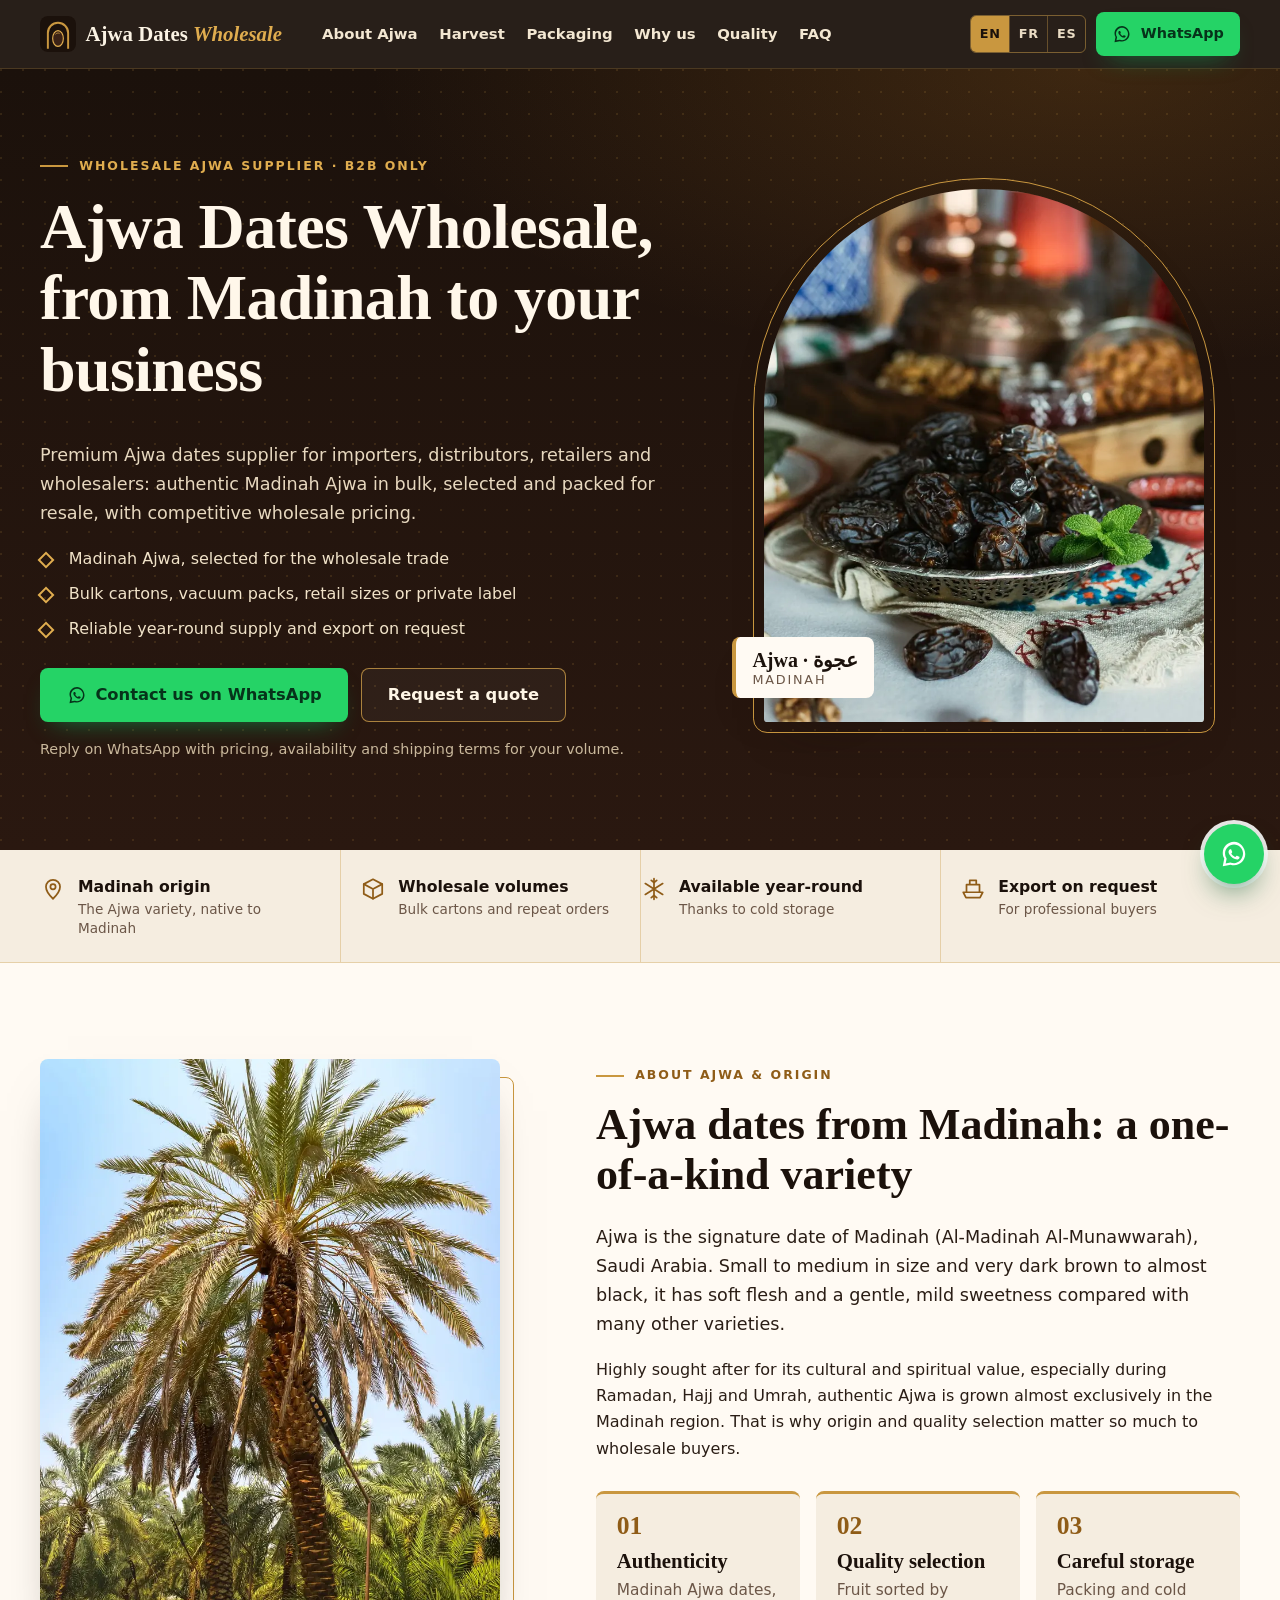
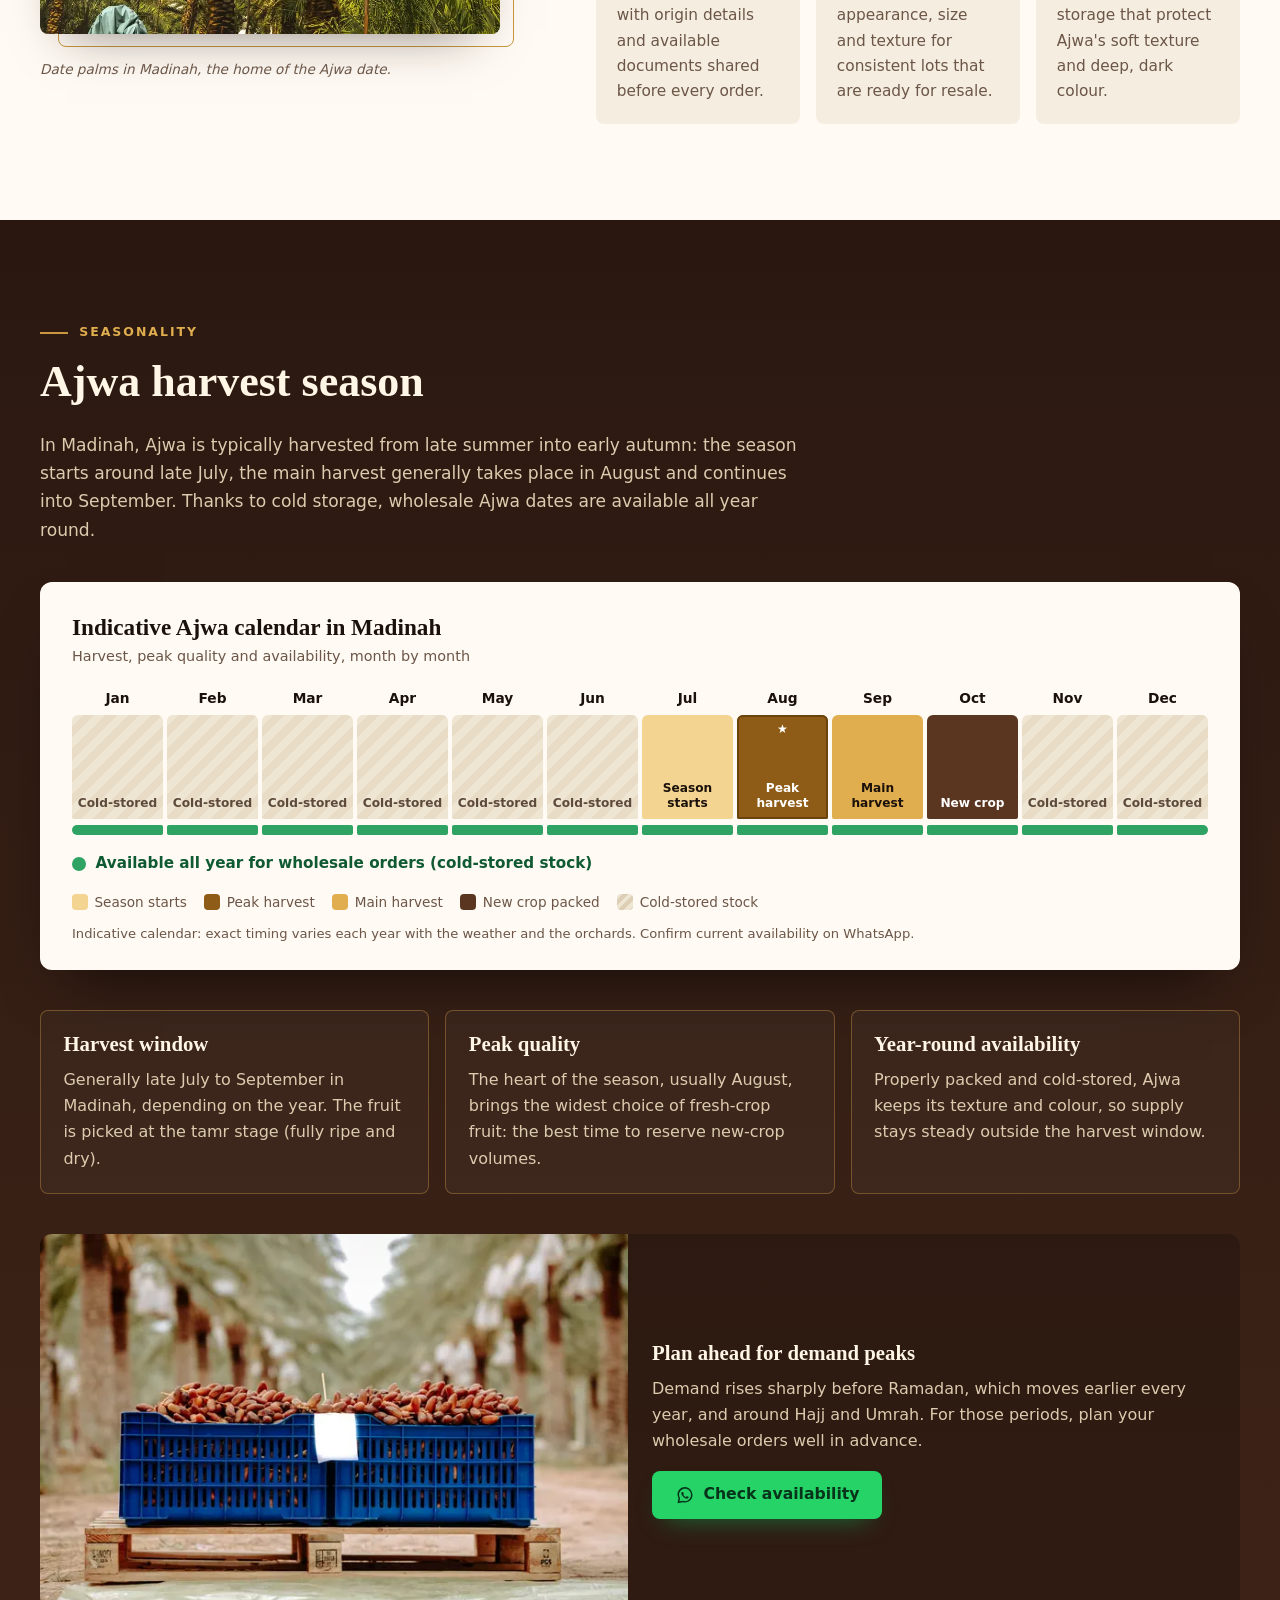
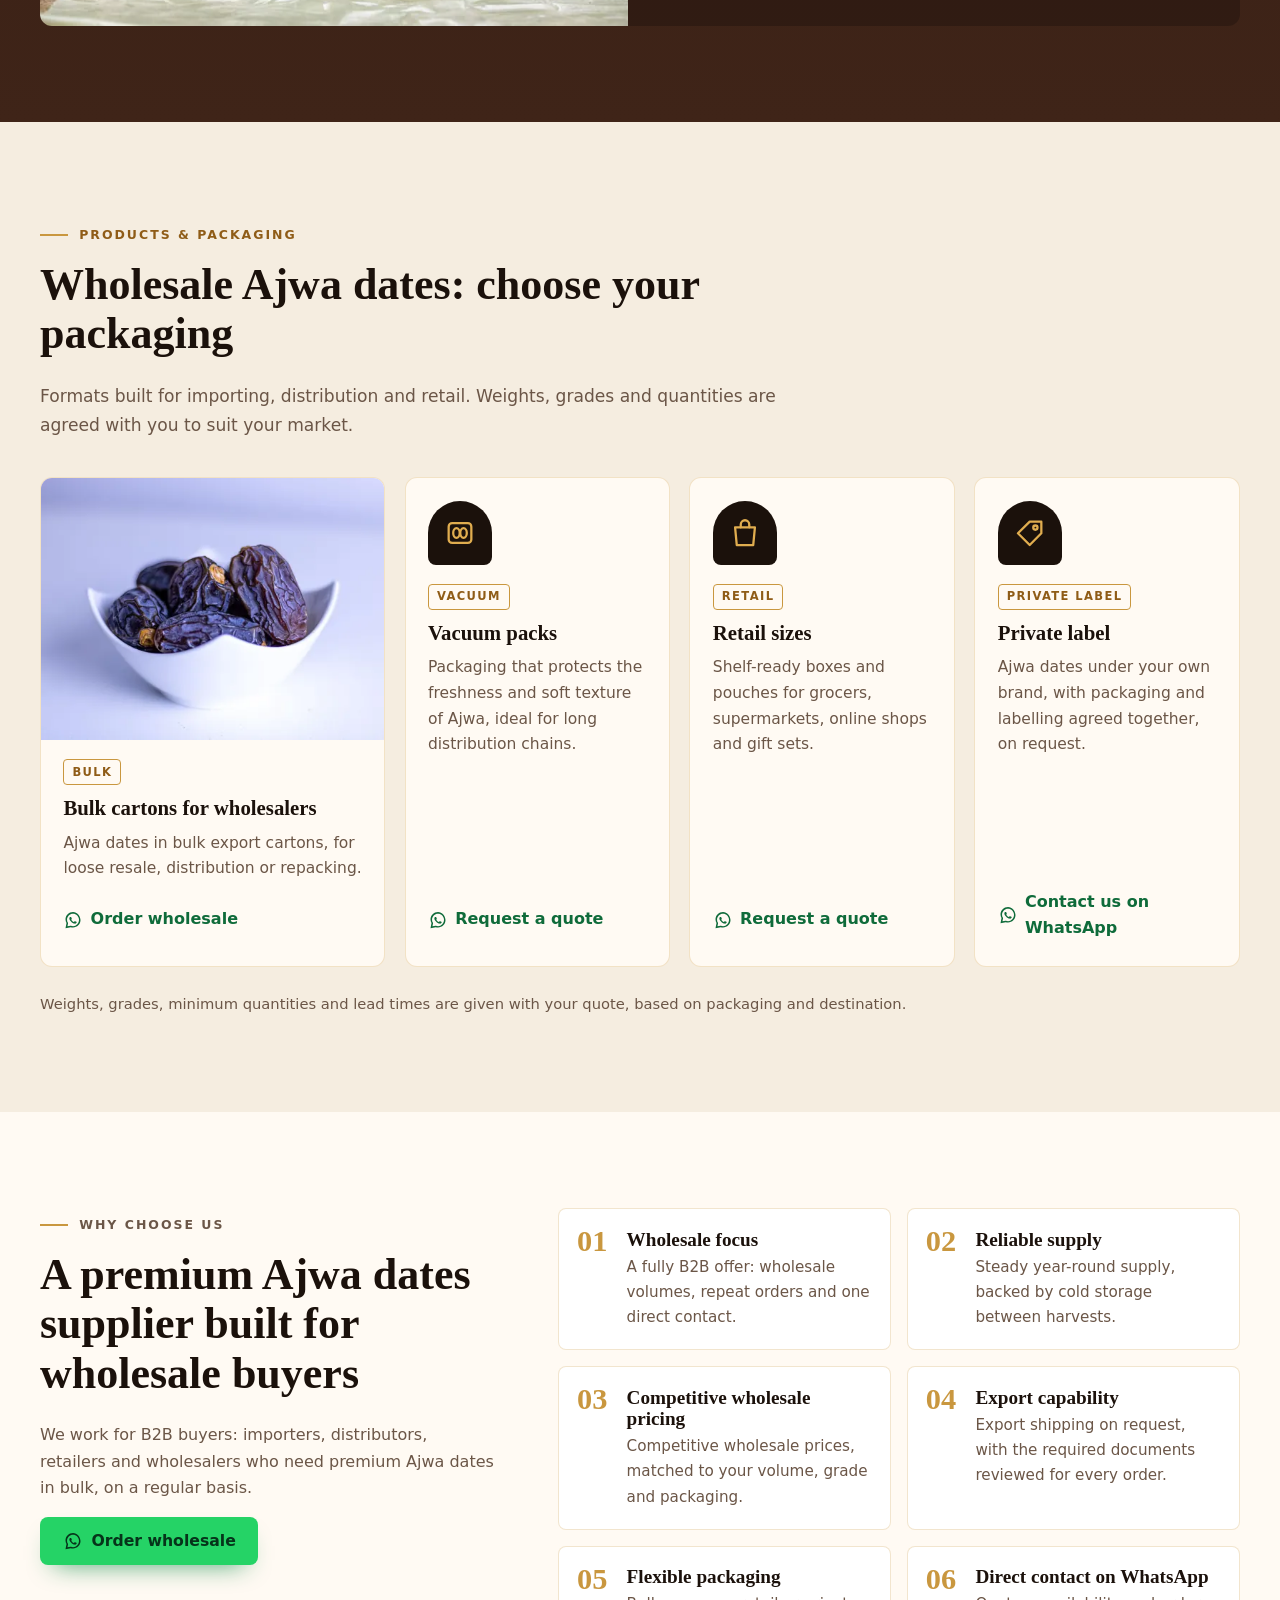
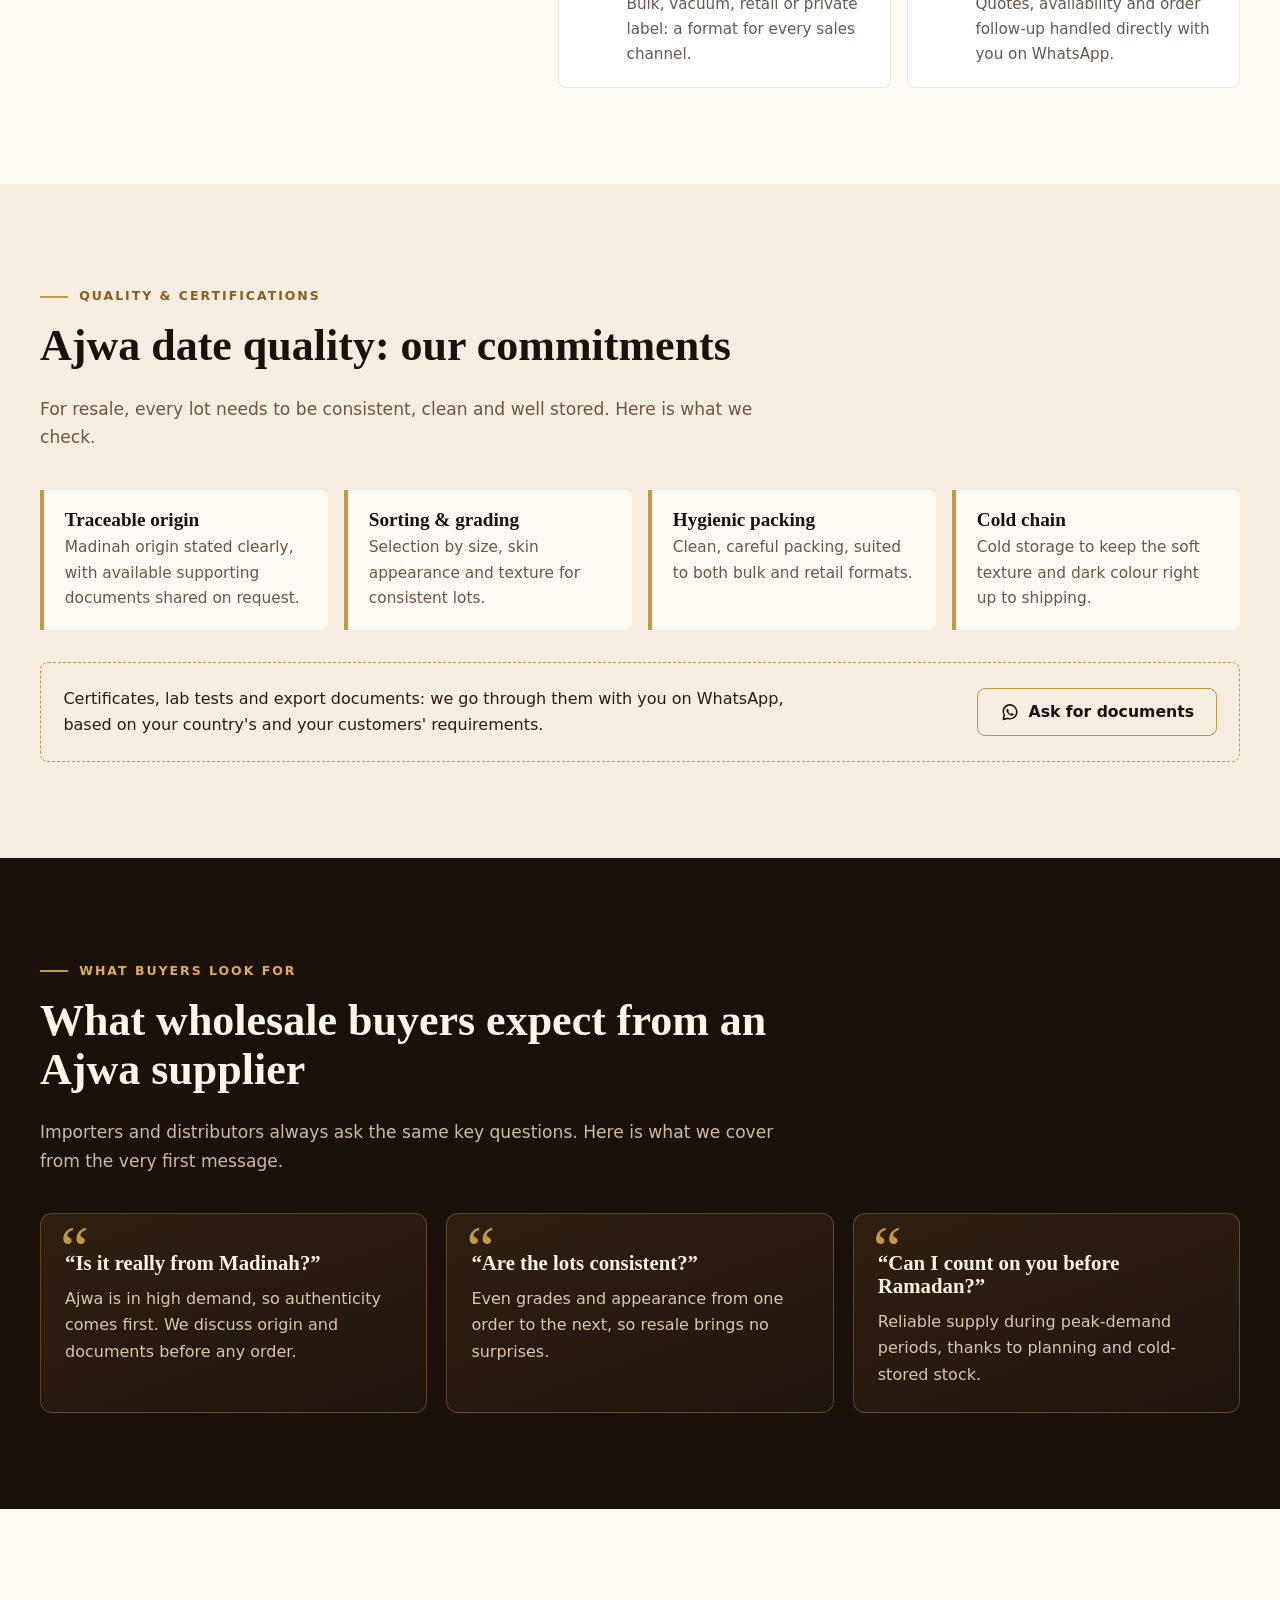
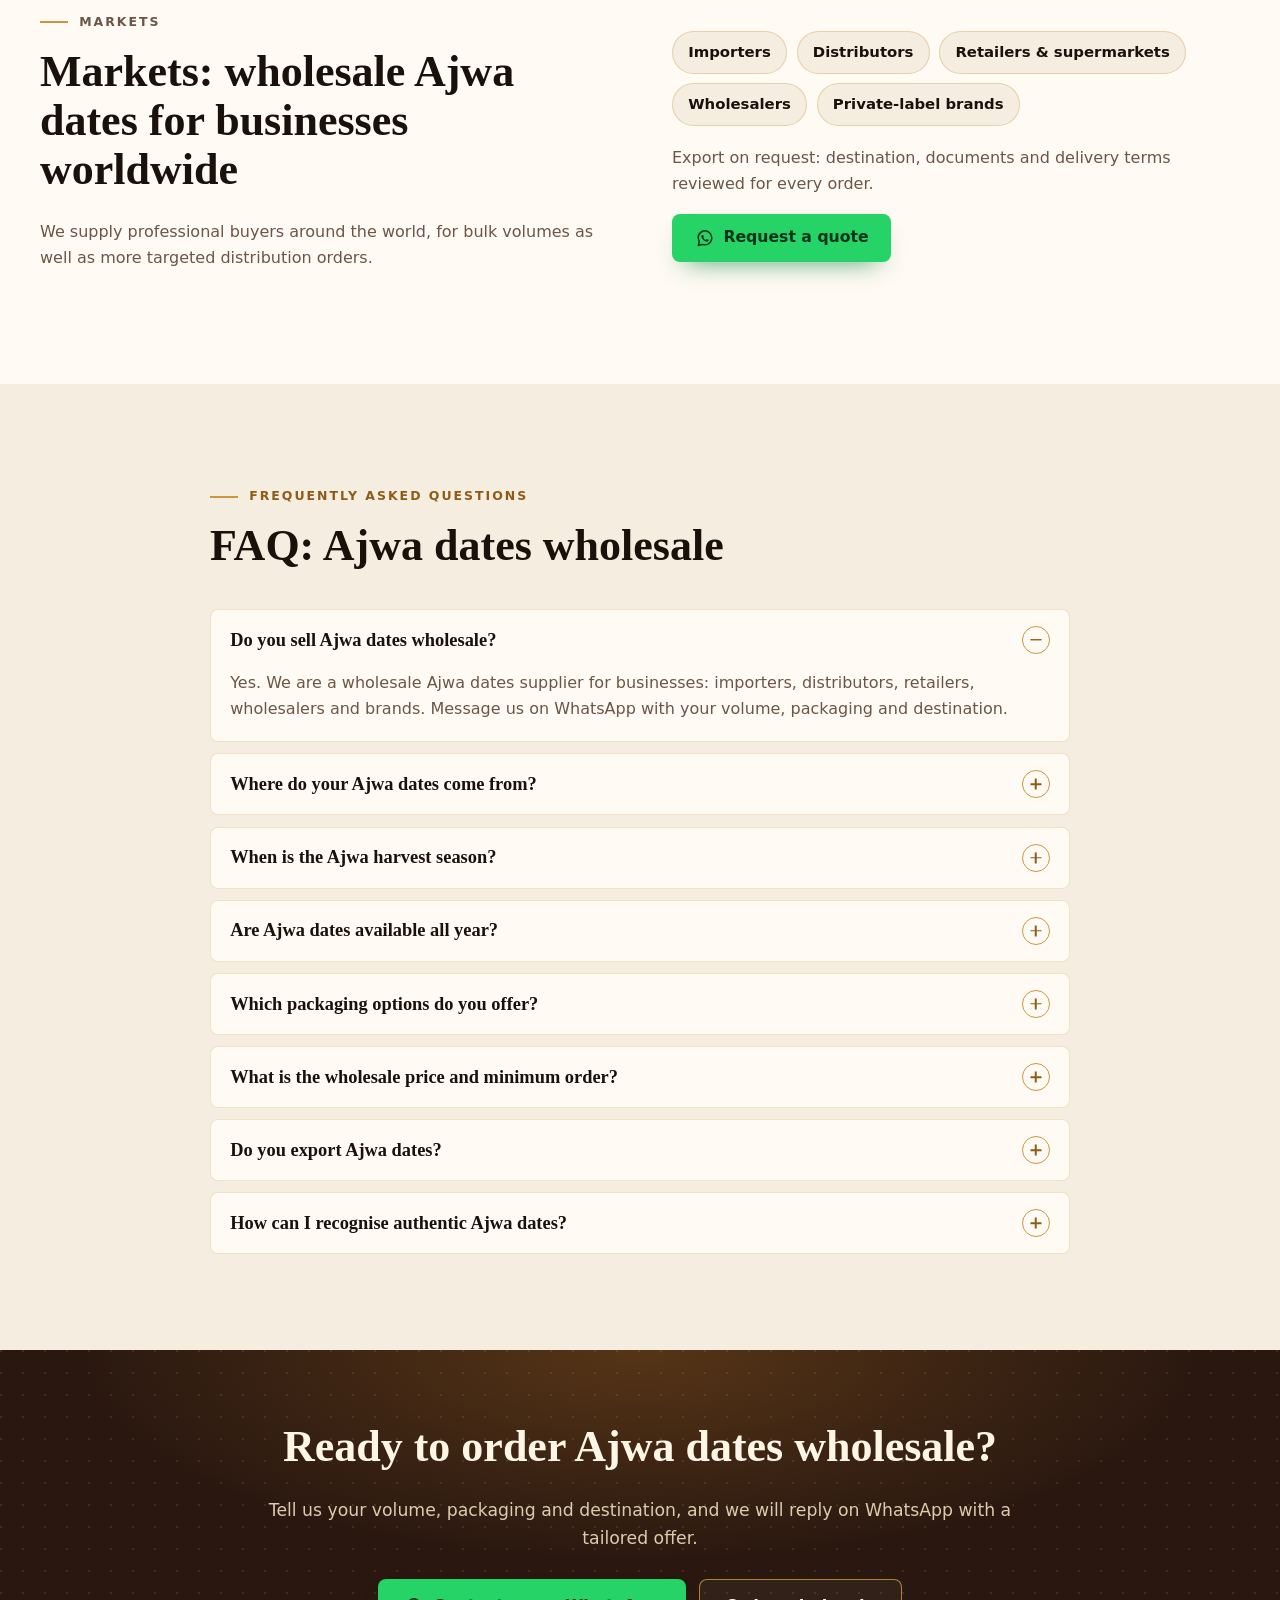
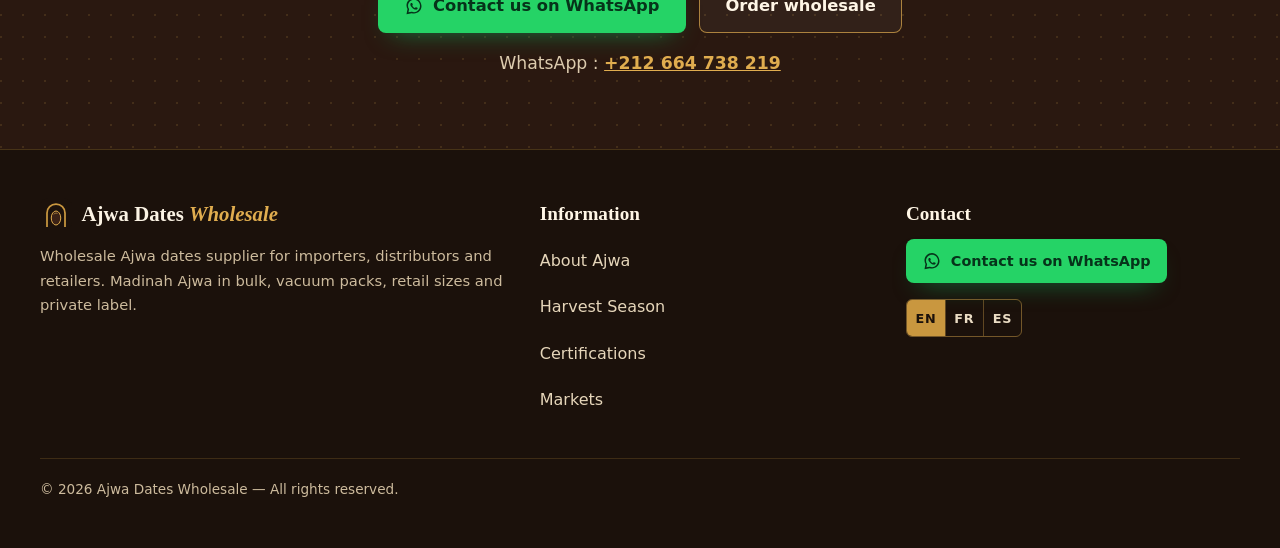
==== index.html @ 57406e29 "Mobile/iOS layout fixes (iPhone 13 Pro) + new WhatsApp number +212 664 738 219" ====
<!DOCTYPE html>
<html lang="en">
<head>
  <!-- ============================================================
       GOOGLE TAG MANAGER (HEAD) — emplacement réservé, vide.
       Collez ici le 1er extrait GTM (<script>…GTM-XXXXXXX…</script>).
       Aucun outil de suivi n'est installé pour l'instant.
       ============================================================ -->

  <meta charset="utf-8">
  <meta name="viewport" content="width=device-width, initial-scale=1, viewport-fit=cover">
  <title>Ajwa Dates Wholesale | Bulk Madinah Ajwa Supplier</title>
  <meta name="description" content="Ajwa dates wholesale: premium Madinah Ajwa in bulk cartons, vacuum packs, retail sizes and private label for importers and distributors. Get a quote on WhatsApp.">
  <meta name="robots" content="index, follow, max-image-preview:large">
  <meta name="theme-color" content="#1b110b">
  <!-- Domain is set in tools/build.py (SITE). EN = /, FR = /fr/, ES = /es/ -->
  <link rel="canonical" href="https://ajwadateswholesale.vercel.app/">
  <link rel="alternate" hreflang="en" href="https://ajwadateswholesale.vercel.app/">
  <link rel="alternate" hreflang="fr" href="https://ajwadateswholesale.vercel.app/fr/">
  <link rel="alternate" hreflang="es" href="https://ajwadateswholesale.vercel.app/es/">
  <link rel="alternate" hreflang="x-default" href="https://ajwadateswholesale.vercel.app/">

  <meta property="og:type" content="website">
  <meta property="og:site_name" content="Ajwa Dates Wholesale">
  <meta property="og:url" content="https://ajwadateswholesale.vercel.app/">
  <meta property="og:title" content="Ajwa Dates Wholesale — premium Madinah Ajwa supplier for B2B buyers">
  <meta property="og:description" content="Wholesale Ajwa dates from Madinah: bulk, vacuum packs, retail sizes, private label. Competitive wholesale pricing and export. Quote on WhatsApp.">
  <meta property="og:locale" content="en_US">
  <meta property="og:locale:alternate" content="fr_FR">
  <meta property="og:locale:alternate" content="es_ES">
  <meta property="og:image" content="https://ajwadateswholesale.vercel.app/images/og-image.jpg">
  <meta property="og:image:width" content="1200">
  <meta property="og:image:height" content="630">
  <meta property="og:image:alt" content="Ajwa Dates Wholesale — dark Ajwa dates in a dish">
  <meta name="twitter:card" content="summary_large_image">
  <meta name="twitter:title" content="Ajwa Dates Wholesale — premium Madinah Ajwa supplier for B2B buyers">
  <meta name="twitter:description" content="Wholesale Ajwa dates from Madinah: bulk, vacuum packs, retail sizes, private label. Competitive wholesale pricing and export. Quote on WhatsApp.">
  <meta name="twitter:image" content="https://ajwadateswholesale.vercel.app/images/og-image.jpg">
  <meta name="twitter:image:alt" content="Ajwa Dates Wholesale — dark Ajwa dates in a dish">

  <link rel="icon" href="favicon.svg" type="image/svg+xml">
  <link rel="apple-touch-icon" href="images/apple-touch-icon.png">
  <link rel="preload" as="image" href="images/dattes-ajwa-en-gros-800.webp" imagesrcset="images/dattes-ajwa-en-gros-480.webp 480w, images/dattes-ajwa-en-gros-800.webp 800w" imagesizes="(min-width: 960px) 40vw, 88vw" fetchpriority="high">
  <link rel="stylesheet" href="css/style.css">

  <script type="application/ld+json">
{
  "@context": "https://schema.org",
  "@graph": [
    {
      "@type": "Organization",
      "@id": "https://ajwadateswholesale.vercel.app/#organization",
      "name": "Ajwa Dates Wholesale",
      "url": "https://ajwadateswholesale.vercel.app/",
      "contactPoint": {
        "@type": "ContactPoint",
        "contactType": "sales",
        "telephone": "+212664738219",
        "url": "https://wa.me/212664738219",
        "availableLanguage": [
          "French",
          "English",
          "Spanish"
        ]
      }
    },
    {
      "@type": "WebSite",
      "@id": "https://ajwadateswholesale.vercel.app/#website",
      "name": "Ajwa Dates Wholesale",
      "alternateName": [
        "Dattes Ajwa en Gros",
        "Dátiles Ajwa al por Mayor"
      ],
      "url": "https://ajwadateswholesale.vercel.app/",
      "inLanguage": [
        "en",
        "fr",
        "es"
      ],
      "publisher": {
        "@id": "https://ajwadateswholesale.vercel.app/#organization"
      }
    }
  ]
}
  </script>
  <script type="application/ld+json">
{
  "@context": "https://schema.org",
  "@type": "FAQPage",
  "@id": "https://ajwadateswholesale.vercel.app/#faq",
  "inLanguage": "en",
  "mainEntity": [
    {
      "@type": "Question",
      "name": "Do you sell Ajwa dates wholesale?",
      "acceptedAnswer": {
        "@type": "Answer",
        "text": "Yes. We are a wholesale Ajwa dates supplier for businesses: importers, distributors, retailers, wholesalers and brands. Message us on WhatsApp with your volume, packaging and destination."
      }
    },
    {
      "@type": "Question",
      "name": "Where do your Ajwa dates come from?",
      "acceptedAnswer": {
        "@type": "Answer",
        "text": "Ajwa is a variety from Madinah, Saudi Arabia, where it is grown almost exclusively. We discuss origin and available documents with you before every order."
      }
    },
    {
      "@type": "Question",
      "name": "When is the Ajwa harvest season?",
      "acceptedAnswer": {
        "@type": "Answer",
        "text": "In Madinah, Ajwa is typically harvested from late July to September, with the peak generally in August. Exact timing varies from year to year with the weather."
      }
    },
    {
      "@type": "Question",
      "name": "Are Ajwa dates available all year?",
      "acceptedAnswer": {
        "@type": "Answer",
        "text": "Yes. Thanks to proper packing and cold storage, wholesale Ajwa dates are available all year round, outside the harvest window too."
      }
    },
    {
      "@type": "Question",
      "name": "Which packaging options do you offer?",
      "acceptedAnswer": {
        "@type": "Answer",
        "text": "Bulk cartons, vacuum packs, retail sizes (boxes, pouches) and private label. Weights and grades are agreed with you to suit your market."
      }
    },
    {
      "@type": "Question",
      "name": "What is the wholesale price and minimum order?",
      "acceptedAnswer": {
        "@type": "Answer",
        "text": "Prices and minimum quantities depend on grade, packaging, volume and destination. Send us your request on WhatsApp to receive a quote."
      }
    },
    {
      "@type": "Question",
      "name": "Do you export Ajwa dates?",
      "acceptedAnswer": {
        "@type": "Answer",
        "text": "Yes, export is available on request. Documents, certificates and delivery terms are reviewed for each order according to the destination country."
      }
    },
    {
      "@type": "Question",
      "name": "How can I recognise authentic Ajwa dates?",
      "acceptedAnswer": {
        "@type": "Answer",
        "text": "Ajwa is a small to medium date, very dark brown to black, with soft flesh and finely wrinkled skin. For wholesale buying, looks are not enough: always ask for the lot's origin and documents."
      }
    }
  ]
}
  </script>
</head>
<body>
  <!-- ============================================================
       GOOGLE TAG MANAGER (BODY / noscript) — emplacement réservé, vide.
       Collez ici le 2e extrait GTM (<noscript><iframe …></iframe></noscript>).
       Chaque lien WhatsApp porte data-cta="whatsapp" + data-cta-location="…"
       (déclencheur GTM : clic sur a[data-cta="whatsapp"]).
       ============================================================ -->

  <svg width="0" height="0" style="position:absolute" aria-hidden="true" focusable="false"><symbol id="i-wa" viewBox="0 0 32 32"><path fill="currentColor" d="M16.04 3C9.4 3 4 8.33 4 14.9c0 2.1.56 4.15 1.62 5.95L4 29l8.4-1.6a12.2 12.2 0 0 0 3.64.55C22.66 27.95 28 22.62 28 16.05 28 9.48 22.66 3 16.04 3zm0 22.8c-1.13 0-2.24-.18-3.3-.53l-.6-.2-4.98.95.97-4.83-.22-.6a9.6 9.6 0 0 1-1.44-5.1c0-5.3 4.3-9.6 9.57-9.6s9.57 4.3 9.57 9.6-4.3 10.31-9.57 10.31zm5.27-7.07c-.29-.14-1.7-.83-1.96-.92-.27-.1-.46-.14-.65.14-.2.29-.75.92-.92 1.1-.17.2-.34.22-.63.08-.29-.15-1.22-.45-2.32-1.43-.86-.76-1.44-1.7-1.6-1.99-.17-.29-.02-.44.12-.58.13-.13.29-.34.43-.5.15-.18.2-.3.29-.49.1-.19.05-.36-.02-.5-.07-.15-.65-1.56-.89-2.13-.23-.56-.47-.48-.65-.49h-.55c-.19 0-.5.07-.77.36-.26.29-1 .98-1 2.4 0 1.4 1.03 2.77 1.17 2.96.15.19 2.03 3.1 4.92 4.34.69.3 1.22.47 1.64.6.69.22 1.32.19 1.81.12.55-.08 1.7-.69 1.94-1.36.24-.67.24-1.25.17-1.37-.07-.12-.26-.19-.55-.33z"/></symbol></svg>
  <a class="skip" href="#main">Skip to content</a>

  <header class="header" id="top">
    <div class="container header__inner">
      <a class="brand" href="#top" aria-label="Ajwa Dates Wholesale — back to top">
        <img src="favicon.svg" alt="" width="36" height="36">
        <span class="brand__txt">Ajwa Dates <em>Wholesale</em></span>
      </a>
      <nav class="nav" id="nav" aria-label="Main navigation">
        <a href="#about-ajwa">About Ajwa</a>
        <a href="#harvest">Harvest</a>
        <a href="#products">Packaging</a>
        <a href="#why">Why us</a>
        <a href="#certifications">Quality</a>
        <a href="#faq">FAQ</a>
      </nav>
      <div class="header__actions">
        <nav class="lang" aria-label="Choose language">
          <a href="./" hreflang="en" lang="en" aria-current="page">EN</a>
          <a href="fr/" hreflang="fr" lang="fr">FR</a>
          <a href="es/" hreflang="es" lang="es">ES</a>
        </nav>
        <a class="btn btn--wa btn--sm header__wa" href="https://wa.me/212664738219?text=Hello%2C%20I%20would%20like%20a%20quote%20for%20wholesale%20Ajwa%20dates." target="_blank" rel="noopener" data-cta="whatsapp" data-cta-location="header"><svg class="i-wa" viewBox="0 0 32 32" width="20" height="20" aria-hidden="true" focusable="false"><use href="#i-wa"/></svg><span>WhatsApp</span></a>
        <button class="burger" type="button" aria-controls="nav" aria-expanded="false" aria-label="Open menu"><span></span><span></span><span></span></button>
      </div>
    </div>
  </header>

  <main id="main">
    <!-- HERO -->
    <section class="hero" aria-labelledby="hero-title">
      <div class="container hero__grid">
        <div class="hero__text">
          <p class="eyebrow eyebrow--light">Wholesale Ajwa supplier · B2B only</p>
          <h1 id="hero-title">Ajwa Dates Wholesale, from Madinah to your business</h1>
          <p class="hero__lead">Premium Ajwa dates supplier for importers, distributors, retailers and wholesalers: authentic Madinah Ajwa in bulk, selected and packed for resale, with competitive wholesale pricing.</p>
          <ul class="hero__points">
            <li>Madinah Ajwa, selected for the wholesale trade</li>
            <li>Bulk cartons, vacuum packs, retail sizes or private label</li>
            <li>Reliable year-round supply and export on request</li>
          </ul>
          <div class="cta-row">
            <a class="btn btn--wa btn--lg" href="https://wa.me/212664738219?text=Hello%2C%20I%20would%20like%20a%20quote%20for%20wholesale%20Ajwa%20dates." target="_blank" rel="noopener" data-cta="whatsapp" data-cta-location="hero"><svg class="i-wa" viewBox="0 0 32 32" width="20" height="20" aria-hidden="true" focusable="false"><use href="#i-wa"/></svg><span>Contact us on WhatsApp</span></a>
            <a class="btn btn--ghost-light btn--lg" href="https://wa.me/212664738219?text=Hello%2C%20I%20would%20like%20a%20quote%20for%20wholesale%20Ajwa%20dates." target="_blank" rel="noopener" data-cta="whatsapp" data-cta-location="hero-quote"><span>Request a quote</span></a>
          </div>
          <p class="hero__note">Reply on WhatsApp with pricing, availability and shipping terms for your volume.</p>
        </div>
        <div class="hero__media">
          <figure class="arch">
            <picture>
              <img src="images/dattes-ajwa-en-gros-800.webp" srcset="images/dattes-ajwa-en-gros-480.webp 480w, images/dattes-ajwa-en-gros-800.webp 800w" sizes="(min-width: 960px) 40vw, 88vw" width="800" height="968" alt="Soft, dark Ajwa dates served in an engraved dish on a festive table" fetchpriority="high">
            </picture>
          </figure>
          <p class="hero__badge"><strong>Ajwa · عجوة</strong><span>Madinah</span></p>
        </div>
      </div>
    </section>

    <!-- TRUST BAR -->
    <section class="trust" aria-label="Our commitments">
      <ul class="container trust__list">
        <li><svg viewBox="0 0 24 24" width="26" height="26" aria-hidden="true" focusable="false"><g fill="none" stroke="currentColor" stroke-width="1.6" stroke-linecap="round" stroke-linejoin="round"><path d="M12 21s-6.5-6.1-6.5-11a6.5 6.5 0 0 1 13 0c0 4.9-6.5 11-6.5 11z"/><circle cx="12" cy="10" r="2.4"/></g></svg><div><strong>Madinah origin</strong><span>The Ajwa variety, native to Madinah</span></div></li>
        <li><svg viewBox="0 0 24 24" width="26" height="26" aria-hidden="true" focusable="false"><g fill="none" stroke="currentColor" stroke-width="1.6" stroke-linecap="round" stroke-linejoin="round"><path d="M3.5 7.5 12 3l8.5 4.5v9L12 21l-8.5-4.5z"/><path d="M3.5 7.5 12 12l8.5-4.5M12 12v9"/></g></svg><div><strong>Wholesale volumes</strong><span>Bulk cartons and repeat orders</span></div></li>
        <li><svg viewBox="0 0 24 24" width="26" height="26" aria-hidden="true" focusable="false"><g fill="none" stroke="currentColor" stroke-width="1.6" stroke-linecap="round" stroke-linejoin="round"><path d="M12 2.5v19M4 7l16 10M20 7 4 17"/><path d="m9.5 4 2.5 2 2.5-2M9.5 20l2.5-2 2.5 2"/></g></svg><div><strong>Available year-round</strong><span>Thanks to cold storage</span></div></li>
        <li><svg viewBox="0 0 24 24" width="26" height="26" aria-hidden="true" focusable="false"><g fill="none" stroke="currentColor" stroke-width="1.6" stroke-linecap="round" stroke-linejoin="round"><path d="M3 15h18l-2.5 5h-13z"/><path d="M6 15V8h12v7M9 8V4h6v4"/></g></svg><div><strong>Export on request</strong><span>For professional buyers</span></div></li>
      </ul>
    </section>

    <!-- ABOUT AJWA & ORIGIN -->
    <section class="section about" id="about-ajwa" aria-labelledby="about-title">
      <div class="container about__grid">
        <figure class="about__media">
          <img src="images/palmiers-madinah-800.webp" srcset="images/palmiers-madinah-480.webp 480w, images/palmiers-madinah-800.webp 800w" sizes="(min-width: 960px) 38vw, 92vw" width="800" height="1000" alt="Tall date palms under the sky of Madinah, Saudi Arabia" loading="lazy" decoding="async">
          <figcaption>Date palms in Madinah, the home of the Ajwa date.</figcaption>
        </figure>
        <div class="about__text">
          <p class="eyebrow">About Ajwa &amp; origin</p>
          <h2 id="about-title">Ajwa dates from Madinah: a one-of-a-kind variety</h2>
          <p class="lead">Ajwa is the signature date of Madinah (Al-Madinah Al-Munawwarah), Saudi Arabia. Small to medium in size and very dark brown to almost black, it has soft flesh and a gentle, mild sweetness compared with many other varieties.</p>
          <p>Highly sought after for its cultural and spiritual value, especially during Ramadan, Hajj and Umrah, authentic Ajwa is grown almost exclusively in the Madinah region. That is why origin and quality selection matter so much to wholesale buyers.</p>
          <div class="pillars">
            <div class="pillar"><span class="pillar__n">01</span><h3>Authenticity</h3><p>Madinah Ajwa dates, with origin details and available documents shared before every order.</p></div>
            <div class="pillar"><span class="pillar__n">02</span><h3>Quality selection</h3><p>Fruit sorted by appearance, size and texture for consistent lots that are ready for resale.</p></div>
            <div class="pillar"><span class="pillar__n">03</span><h3>Careful storage</h3><p>Packing and cold storage that protect Ajwa&#x27;s soft texture and deep, dark colour.</p></div>
          </div>
        </div>
      </div>
    </section>

    <!-- HARVEST SEASON -->
    <section class="section harvest" id="harvest" aria-labelledby="harvest-title">
      <div class="container">
        <div class="section__head">
          <p class="eyebrow eyebrow--light">Seasonality</p>
          <h2 id="harvest-title">Ajwa harvest season</h2>
          <p class="section__lead">In Madinah, Ajwa is typically harvested from late summer into early autumn: the season starts around late July, the main harvest generally takes place in August and continues into September. Thanks to cold storage, wholesale Ajwa dates are available all year round.</p>
        </div>

        <figure class="hchart" aria-labelledby="hchart-cap">
          <figcaption id="hchart-cap" class="hchart__cap">
            <h3>Indicative Ajwa calendar in Madinah</h3>
            <span>Harvest, peak quality and availability, month by month</span>
          </figcaption>
          <ol class="hchart__months">
            <li class="hm hm--stock"><span class="hm__name"><span aria-hidden="true">Jan</span><span class="sr">January</span></span><span class="hm__bar"><span class="hm__st">Cold-stored</span></span><span class="hm__avail" aria-hidden="true"></span></li>
            <li class="hm hm--stock"><span class="hm__name"><span aria-hidden="true">Feb</span><span class="sr">February</span></span><span class="hm__bar"><span class="hm__st">Cold-stored</span></span><span class="hm__avail" aria-hidden="true"></span></li>
            <li class="hm hm--stock"><span class="hm__name"><span aria-hidden="true">Mar</span><span class="sr">March</span></span><span class="hm__bar"><span class="hm__st">Cold-stored</span></span><span class="hm__avail" aria-hidden="true"></span></li>
            <li class="hm hm--stock"><span class="hm__name"><span aria-hidden="true">Apr</span><span class="sr">April</span></span><span class="hm__bar"><span class="hm__st">Cold-stored</span></span><span class="hm__avail" aria-hidden="true"></span></li>
            <li class="hm hm--stock"><span class="hm__name"><span aria-hidden="true">May</span><span class="sr">May</span></span><span class="hm__bar"><span class="hm__st">Cold-stored</span></span><span class="hm__avail" aria-hidden="true"></span></li>
            <li class="hm hm--stock"><span class="hm__name"><span aria-hidden="true">Jun</span><span class="sr">June</span></span><span class="hm__bar"><span class="hm__st">Cold-stored</span></span><span class="hm__avail" aria-hidden="true"></span></li>
            <li class="hm hm--early"><span class="hm__name"><span aria-hidden="true">Jul</span><span class="sr">July</span></span><span class="hm__bar"><span class="hm__st">Season starts</span></span><span class="hm__avail" aria-hidden="true"></span></li>
            <li class="hm hm--peak"><span class="hm__name"><span aria-hidden="true">Aug</span><span class="sr">August</span></span><span class="hm__bar"><span class="hm__st">Peak harvest</span></span><span class="hm__avail" aria-hidden="true"></span></li>
            <li class="hm hm--main"><span class="hm__name"><span aria-hidden="true">Sep</span><span class="sr">September</span></span><span class="hm__bar"><span class="hm__st">Main harvest</span></span><span class="hm__avail" aria-hidden="true"></span></li>
            <li class="hm hm--new"><span class="hm__name"><span aria-hidden="true">Oct</span><span class="sr">October</span></span><span class="hm__bar"><span class="hm__st">New crop</span></span><span class="hm__avail" aria-hidden="true"></span></li>
            <li class="hm hm--stock"><span class="hm__name"><span aria-hidden="true">Nov</span><span class="sr">November</span></span><span class="hm__bar"><span class="hm__st">Cold-stored</span></span><span class="hm__avail" aria-hidden="true"></span></li>
            <li class="hm hm--stock"><span class="hm__name"><span aria-hidden="true">Dec</span><span class="sr">December</span></span><span class="hm__bar"><span class="hm__st">Cold-stored</span></span><span class="hm__avail" aria-hidden="true"></span></li>
          </ol>
          <p class="hchart__avail"><span class="dot dot--avail" aria-hidden="true"></span>Available all year for wholesale orders (cold-stored stock)</p>
          <ul class="hchart__legend" aria-label="Calendar legend">
            <li><span class="sw sw--early" aria-hidden="true"></span>Season starts</li>
            <li><span class="sw sw--peak" aria-hidden="true"></span>Peak harvest</li>
            <li><span class="sw sw--main" aria-hidden="true"></span>Main harvest</li>
            <li><span class="sw sw--new" aria-hidden="true"></span>New crop packed</li>
            <li><span class="sw sw--stock" aria-hidden="true"></span>Cold-stored stock</li>
          </ul>
          <p class="hchart__note">Indicative calendar: exact timing varies each year with the weather and the orchards. Confirm current availability on WhatsApp.</p>
        </figure>

        <div class="harvest__cards">
          <article class="hcard"><h3>Harvest window</h3><p>Generally late July to September in Madinah, depending on the year. The fruit is picked at the tamr stage (fully ripe and dry).</p></article>
          <article class="hcard"><h3>Peak quality</h3><p>The heart of the season, usually August, brings the widest choice of fresh-crop fruit: the best time to reserve new-crop volumes.</p></article>
          <article class="hcard"><h3>Year-round availability</h3><p>Properly packed and cold-stored, Ajwa keeps its texture and colour, so supply stays steady outside the harvest window.</p></article>
        </div>

        <div class="harvest__band">
          <img src="images/recolte-dattes-ajwa-1200.webp" srcset="images/recolte-dattes-ajwa-640.webp 640w, images/recolte-dattes-ajwa-1200.webp 1200w" sizes="(min-width: 960px) 50vw, 92vw" width="1200" height="800" alt="Crates of freshly harvested dates on a pallet in a palm grove" loading="lazy" decoding="async">
          <div>
            <h3>Plan ahead for demand peaks</h3>
            <p>Demand rises sharply before Ramadan, which moves earlier every year, and around Hajj and Umrah. For those periods, plan your wholesale orders well in advance.</p>
            <a class="btn btn--wa" href="https://wa.me/212664738219?text=Hello%2C%20I%20would%20like%20a%20quote%20for%20wholesale%20Ajwa%20dates." target="_blank" rel="noopener" data-cta="whatsapp" data-cta-location="harvest"><svg class="i-wa" viewBox="0 0 32 32" width="20" height="20" aria-hidden="true" focusable="false"><use href="#i-wa"/></svg><span>Check availability</span></a>
          </div>
        </div>
      </div>
    </section>

    <!-- PRODUCTS & PACKAGING -->
    <section class="section products" id="products" aria-labelledby="products-title">
      <div class="container">
        <div class="section__head">
          <p class="eyebrow">Products &amp; packaging</p>
          <h2 id="products-title">Wholesale Ajwa dates: choose your packaging</h2>
          <p class="section__lead">Formats built for importing, distribution and retail. Weights, grades and quantities are agreed with you to suit your market.</p>
        </div>
        <div class="products__grid">
          <article class="pcard pcard--feature">
            <img src="images/dattes-ajwa-premium-800.webp" srcset="images/dattes-ajwa-premium-480.webp 480w, images/dattes-ajwa-premium-800.webp 800w" sizes="(min-width: 960px) 30vw, 92vw" width="800" height="610" alt="Dark, plump dates in a white bowl, an example of a retail format" loading="lazy" decoding="async">
            <div class="pcard__body">
              <span class="tag">Bulk</span>
              <h3>Bulk cartons for wholesalers</h3>
              <p>Ajwa dates in bulk export cartons, for loose resale, distribution or repacking.</p>
              <a class="link-wa" href="https://wa.me/212664738219?text=Hello%2C%20I%20would%20like%20a%20quote%20for%20wholesale%20Ajwa%20dates." target="_blank" rel="noopener" data-cta="whatsapp" data-cta-location="product-bulk"><svg class="i-wa" viewBox="0 0 32 32" width="20" height="20" aria-hidden="true" focusable="false"><use href="#i-wa"/></svg><span>Order wholesale</span></a>
            </div>
          </article>
          <article class="pcard">
            <div class="pcard__icon"><svg viewBox="0 0 24 24" width="34" height="34" aria-hidden="true" focusable="false"><g fill="none" stroke="currentColor" stroke-width="1.6" stroke-linecap="round" stroke-linejoin="round"><rect x="4" y="5" width="16" height="14" rx="2.5"/><ellipse cx="9.5" cy="12" rx="2.3" ry="3.4"/><ellipse cx="14.5" cy="12" rx="2.3" ry="3.4"/></g></svg></div>
            <div class="pcard__body">
              <span class="tag">Vacuum</span>
              <h3>Vacuum packs</h3>
              <p>Packaging that protects the freshness and soft texture of Ajwa, ideal for long distribution chains.</p>
              <a class="link-wa" href="https://wa.me/212664738219?text=Hello%2C%20I%20would%20like%20a%20quote%20for%20wholesale%20Ajwa%20dates." target="_blank" rel="noopener" data-cta="whatsapp" data-cta-location="product-vacuum"><svg class="i-wa" viewBox="0 0 32 32" width="20" height="20" aria-hidden="true" focusable="false"><use href="#i-wa"/></svg><span>Request a quote</span></a>
            </div>
          </article>
          <article class="pcard">
            <div class="pcard__icon"><svg viewBox="0 0 24 24" width="34" height="34" aria-hidden="true" focusable="false"><g fill="none" stroke="currentColor" stroke-width="1.6" stroke-linecap="round" stroke-linejoin="round"><path d="M5 8h14l-1.2 12.5H6.2z"/><path d="M9 8V6a3 3 0 0 1 6 0v2"/></g></svg></div>
            <div class="pcard__body">
              <span class="tag">Retail</span>
              <h3>Retail sizes</h3>
              <p>Shelf-ready boxes and pouches for grocers, supermarkets, online shops and gift sets.</p>
              <a class="link-wa" href="https://wa.me/212664738219?text=Hello%2C%20I%20would%20like%20a%20quote%20for%20wholesale%20Ajwa%20dates." target="_blank" rel="noopener" data-cta="whatsapp" data-cta-location="product-retail"><svg class="i-wa" viewBox="0 0 32 32" width="20" height="20" aria-hidden="true" focusable="false"><use href="#i-wa"/></svg><span>Request a quote</span></a>
            </div>
          </article>
          <article class="pcard">
            <div class="pcard__icon"><svg viewBox="0 0 24 24" width="34" height="34" aria-hidden="true" focusable="false"><g fill="none" stroke="currentColor" stroke-width="1.6" stroke-linecap="round" stroke-linejoin="round"><path d="M3.5 12.2 11.8 4H20v8.2L11.8 20.5z"/><circle cx="15.8" cy="8.2" r="1.5"/></g></svg></div>
            <div class="pcard__body">
              <span class="tag">Private label</span>
              <h3>Private label</h3>
              <p>Ajwa dates under your own brand, with packaging and labelling agreed together, on request.</p>
              <a class="link-wa" href="https://wa.me/212664738219?text=Hello%2C%20I%20would%20like%20a%20quote%20for%20wholesale%20Ajwa%20dates." target="_blank" rel="noopener" data-cta="whatsapp" data-cta-location="product-private-label"><svg class="i-wa" viewBox="0 0 32 32" width="20" height="20" aria-hidden="true" focusable="false"><use href="#i-wa"/></svg><span>Contact us on WhatsApp</span></a>
            </div>
          </article>
        </div>
        <p class="products__note">Weights, grades, minimum quantities and lead times are given with your quote, based on packaging and destination.</p>
      </div>
    </section>

    <!-- WHY CHOOSE US -->
    <section class="section why" id="why" aria-labelledby="why-title">
      <div class="container why__grid">
        <div class="why__intro">
          <p class="eyebrow">Why choose us</p>
          <h2 id="why-title">A premium Ajwa dates supplier built for wholesale buyers</h2>
          <p>We work for B2B buyers: importers, distributors, retailers and wholesalers who need premium Ajwa dates in bulk, on a regular basis.</p>
          <a class="btn btn--wa" href="https://wa.me/212664738219?text=Hello%2C%20I%20would%20like%20a%20quote%20for%20wholesale%20Ajwa%20dates." target="_blank" rel="noopener" data-cta="whatsapp" data-cta-location="why"><svg class="i-wa" viewBox="0 0 32 32" width="20" height="20" aria-hidden="true" focusable="false"><use href="#i-wa"/></svg><span>Order wholesale</span></a>
        </div>
        <ol class="why__list">
          <li><h3>Wholesale focus</h3><p>A fully B2B offer: wholesale volumes, repeat orders and one direct contact.</p></li>
          <li><h3>Reliable supply</h3><p>Steady year-round supply, backed by cold storage between harvests.</p></li>
          <li><h3>Competitive wholesale pricing</h3><p>Competitive wholesale prices, matched to your volume, grade and packaging.</p></li>
          <li><h3>Export capability</h3><p>Export shipping on request, with the required documents reviewed for every order.</p></li>
          <li><h3>Flexible packaging</h3><p>Bulk, vacuum, retail or private label: a format for every sales channel.</p></li>
          <li><h3>Direct contact on WhatsApp</h3><p>Quotes, availability and order follow-up handled directly with you on WhatsApp.</p></li>
        </ol>
      </div>
    </section>

    <!-- QUALITY & CERTIFICATIONS -->
    <section class="section quality" id="certifications" aria-labelledby="certs-title">
      <div class="container">
        <div class="section__head">
          <p class="eyebrow">Quality &amp; certifications</p>
          <h2 id="certs-title">Ajwa date quality: our commitments</h2>
          <p class="section__lead">For resale, every lot needs to be consistent, clean and well stored. Here is what we check.</p>
        </div>
        <ul class="quality__grid">
          <li><h3>Traceable origin</h3><p>Madinah origin stated clearly, with available supporting documents shared on request.</p></li>
          <li><h3>Sorting &amp; grading</h3><p>Selection by size, skin appearance and texture for consistent lots.</p></li>
          <li><h3>Hygienic packing</h3><p>Clean, careful packing, suited to both bulk and retail formats.</p></li>
          <li><h3>Cold chain</h3><p>Cold storage to keep the soft texture and dark colour right up to shipping.</p></li>
        </ul>
        <!-- TODO (certifications) : n'ajoutez ici QUE des certifications réellement détenues,
             avec leur nom exact et, si possible, le numéro / l'organisme. Exemple de bloc :
        <ul class="certs-list">
          <li><strong>Nom de la certification</strong> — organisme, n° de certificat</li>
        </ul>
        -->
        <div class="docs">
          <p>Certificates, lab tests and export documents: we go through them with you on WhatsApp, based on your country&#x27;s and your customers&#x27; requirements.</p>
          <a class="btn btn--outline" href="https://wa.me/212664738219?text=Hello%2C%20I%20would%20like%20a%20quote%20for%20wholesale%20Ajwa%20dates." target="_blank" rel="noopener" data-cta="whatsapp" data-cta-location="quality"><svg class="i-wa" viewBox="0 0 32 32" width="20" height="20" aria-hidden="true" focusable="false"><use href="#i-wa"/></svg><span>Ask for documents</span></a>
        </div>
      </div>
    </section>

    <!-- WHAT WHOLESALE BUYERS LOOK FOR (no invented testimonials) -->
    <section class="section buyers" id="buyers" aria-labelledby="buyers-title">
      <div class="container">
        <div class="section__head">
          <p class="eyebrow eyebrow--light">What buyers look for</p>
          <h2 id="buyers-title">What wholesale buyers expect from an Ajwa supplier</h2>
          <p class="section__lead">Importers and distributors always ask the same key questions. Here is what we cover from the very first message.</p>
        </div>
        <div class="buyers__grid">
          <article class="bcard"><span class="bcard__q" aria-hidden="true">“</span><h3>“Is it really from Madinah?”</h3><p>Ajwa is in high demand, so authenticity comes first. We discuss origin and documents before any order.</p></article>
          <article class="bcard"><span class="bcard__q" aria-hidden="true">“</span><h3>“Are the lots consistent?”</h3><p>Even grades and appearance from one order to the next, so resale brings no surprises.</p></article>
          <article class="bcard"><span class="bcard__q" aria-hidden="true">“</span><h3>“Can I count on you before Ramadan?”</h3><p>Reliable supply during peak-demand periods, thanks to planning and cold-stored stock.</p></article>
        </div>
        <!-- TODO (témoignages) : remplacer / compléter UNIQUEMENT par de vrais avis clients, avec leur accord.
        <figure class="testimonial">
          <blockquote><p>« Texte exact de l'avis client »</p></blockquote>
          <figcaption><strong>Prénom N.</strong> — fonction, type d'entreprise</figcaption>
        </figure>
        -->
      </div>
    </section>

    <!-- MARKETS -->
    <section class="section markets" id="markets" aria-labelledby="markets-title">
      <div class="container markets__grid">
        <div>
          <p class="eyebrow">Markets</p>
          <h2 id="markets-title">Markets: wholesale Ajwa dates for businesses worldwide</h2>
          <p>We supply professional buyers around the world, for bulk volumes as well as more targeted distribution orders.</p>
        </div>
        <div>
          <ul class="chips">
            <li>Importers</li>
            <li>Distributors</li>
            <li>Retailers &amp; supermarkets</li>
            <li>Wholesalers</li>
            <li>Private-label brands</li>
          </ul>
          <p class="markets__export">Export on request: destination, documents and delivery terms reviewed for every order.</p>
          <a class="btn btn--wa" href="https://wa.me/212664738219?text=Hello%2C%20I%20would%20like%20a%20quote%20for%20wholesale%20Ajwa%20dates." target="_blank" rel="noopener" data-cta="whatsapp" data-cta-location="markets"><svg class="i-wa" viewBox="0 0 32 32" width="20" height="20" aria-hidden="true" focusable="false"><use href="#i-wa"/></svg><span>Request a quote</span></a>
        </div>
      </div>
    </section>

    <!-- FAQ -->
    <section class="section faq" id="faq" aria-labelledby="faq-title">
      <div class="container container--narrow">
        <div class="section__head">
          <p class="eyebrow">Frequently asked questions</p>
          <h2 id="faq-title">FAQ: Ajwa dates wholesale</h2>
        </div>
        <div class="faq__list">
          <details class="faq__item" open>
            <summary><h3>Do you sell Ajwa dates wholesale?</h3><span class="faq__icon" aria-hidden="true"></span></summary>
            <p>Yes. We are a wholesale Ajwa dates supplier for businesses: importers, distributors, retailers, wholesalers and brands. Message us on WhatsApp with your volume, packaging and destination.</p>
          </details>
          <details class="faq__item">
            <summary><h3>Where do your Ajwa dates come from?</h3><span class="faq__icon" aria-hidden="true"></span></summary>
            <p>Ajwa is a variety from Madinah, Saudi Arabia, where it is grown almost exclusively. We discuss origin and available documents with you before every order.</p>
          </details>
          <details class="faq__item">
            <summary><h3>When is the Ajwa harvest season?</h3><span class="faq__icon" aria-hidden="true"></span></summary>
            <p>In Madinah, Ajwa is typically harvested from late July to September, with the peak generally in August. Exact timing varies from year to year with the weather.</p>
          </details>
          <details class="faq__item">
            <summary><h3>Are Ajwa dates available all year?</h3><span class="faq__icon" aria-hidden="true"></span></summary>
            <p>Yes. Thanks to proper packing and cold storage, wholesale Ajwa dates are available all year round, outside the harvest window too.</p>
          </details>
          <details class="faq__item">
            <summary><h3>Which packaging options do you offer?</h3><span class="faq__icon" aria-hidden="true"></span></summary>
            <p>Bulk cartons, vacuum packs, retail sizes (boxes, pouches) and private label. Weights and grades are agreed with you to suit your market.</p>
          </details>
          <details class="faq__item">
            <summary><h3>What is the wholesale price and minimum order?</h3><span class="faq__icon" aria-hidden="true"></span></summary>
            <p>Prices and minimum quantities depend on grade, packaging, volume and destination. Send us your request on WhatsApp to receive a quote.</p>
          </details>
          <details class="faq__item">
            <summary><h3>Do you export Ajwa dates?</h3><span class="faq__icon" aria-hidden="true"></span></summary>
            <p>Yes, export is available on request. Documents, certificates and delivery terms are reviewed for each order according to the destination country.</p>
          </details>
          <details class="faq__item">
            <summary><h3>How can I recognise authentic Ajwa dates?</h3><span class="faq__icon" aria-hidden="true"></span></summary>
            <p>Ajwa is a small to medium date, very dark brown to black, with soft flesh and finely wrinkled skin. For wholesale buying, looks are not enough: always ask for the lot's origin and documents.</p>
          </details>
        </div>
      </div>
    </section>

    <!-- FINAL CTA -->
    <section class="final" id="contact" aria-labelledby="final-title">
      <div class="container final__inner">
        <h2 id="final-title">Ready to order Ajwa dates wholesale?</h2>
        <p>Tell us your volume, packaging and destination, and we will reply on WhatsApp with a tailored offer.</p>
        <div class="cta-row cta-row--center">
          <a class="btn btn--wa btn--lg" href="https://wa.me/212664738219?text=Hello%2C%20I%20would%20like%20a%20quote%20for%20wholesale%20Ajwa%20dates." target="_blank" rel="noopener" data-cta="whatsapp" data-cta-location="final"><svg class="i-wa" viewBox="0 0 32 32" width="20" height="20" aria-hidden="true" focusable="false"><use href="#i-wa"/></svg><span>Contact us on WhatsApp</span></a>
          <a class="btn btn--ghost-light btn--lg" href="https://wa.me/212664738219?text=Hello%2C%20I%20would%20like%20a%20quote%20for%20wholesale%20Ajwa%20dates." target="_blank" rel="noopener" data-cta="whatsapp" data-cta-location="final-order"><span>Order wholesale</span></a>
        </div>
        <p class="final__phone">WhatsApp : <a href="https://wa.me/212664738219?text=Hello%2C%20I%20would%20like%20a%20quote%20for%20wholesale%20Ajwa%20dates." target="_blank" rel="noopener" data-cta="whatsapp" data-cta-location="final-number">+212 664 738 219</a></p>
      </div>
    </section>
  </main>

  <footer class="footer">
    <div class="container footer__grid">
      <div>
        <p class="brand brand--footer"><img src="favicon.svg" alt="" width="32" height="32" loading="lazy"><span class="brand__txt">Ajwa Dates <em>Wholesale</em></span></p>
        <p class="footer__tag">Wholesale Ajwa dates supplier for importers, distributors and retailers. Madinah Ajwa in bulk, vacuum packs, retail sizes and private label.</p>
      </div>
      <nav aria-label="Information">
        <p class="footer__h">Information</p>
        <ul class="footer__links">
          <li><a href="#about-ajwa">About Ajwa</a></li>
          <li><a href="#harvest">Harvest Season</a></li>
          <li><a href="#certifications">Certifications</a></li>
          <li><a href="#markets">Markets</a></li>
        </ul>
      </nav>
      <div>
        <p class="footer__h">Contact</p>
        <a class="btn btn--wa btn--sm" href="https://wa.me/212664738219?text=Hello%2C%20I%20would%20like%20a%20quote%20for%20wholesale%20Ajwa%20dates." target="_blank" rel="noopener" data-cta="whatsapp" data-cta-location="footer"><svg class="i-wa" viewBox="0 0 32 32" width="20" height="20" aria-hidden="true" focusable="false"><use href="#i-wa"/></svg><span>Contact us on WhatsApp</span></a>
        <nav class="lang lang--footer" aria-label="Choose language">
          <a href="./" hreflang="en" lang="en" aria-current="page">EN</a>
          <a href="fr/" hreflang="fr" lang="fr">FR</a>
          <a href="es/" hreflang="es" lang="es">ES</a>
        </nav>
      </div>
    </div>
    <div class="container footer__bottom">
      <p>© <span id="year">2026</span> Ajwa Dates Wholesale — All rights reserved.</p>
    </div>
  </footer>

  <a class="wa-float" href="https://wa.me/212664738219?text=Hello%2C%20I%20would%20like%20a%20quote%20for%20wholesale%20Ajwa%20dates." target="_blank" rel="noopener" data-cta="whatsapp" data-cta-location="floating" aria-label="Contact us on WhatsApp (opens in a new tab)"><svg viewBox="0 0 32 32" width="30" height="30" aria-hidden="true" focusable="false"><use href="#i-wa"/></svg></a>

  <script src="js/main.js" defer></script>
</body>
</html>
---- css/style.css ----
/* Ajwa Dates Wholesale — mobile-first, no framework, no web fonts */
:root{
  --ink:#1b110b; --bark:#2a1810; --date:#3f2418; --plum:#5a3620;
  --gold:#c9973f; --gold-2:#e0ad4f; --amber:#d98b2b; --gold-deep:#8f5c17;
  --sand:#f5ede0; --sand-2:#ebdfca; --paper:#fffaf3; --text:#2a1d15; --muted:#6b5647;
  --line:rgba(201,151,63,.35);
  --wa:#25d366; --wa-ink:#06331a;
  --r:8px; --shadow:0 24px 50px -28px rgba(27,17,11,.55);
  --serif:"Cormorant Garamond","Hoefler Text","Baskerville Old Face",Baskerville,"Book Antiqua",Georgia,serif;
  --sans:system-ui,-apple-system,"Segoe UI",Roboto,"Helvetica Neue",Arial,sans-serif;
}
*,*::before,*::after{box-sizing:border-box}
html{scroll-behavior:smooth;scroll-padding-top:80px;-webkit-text-size-adjust:100%}
@media (prefers-reduced-motion:reduce){html{scroll-behavior:auto}*{transition:none!important}}
body{margin:0;font-family:var(--sans);font-size:1rem;line-height:1.65;color:var(--text);background:var(--paper);overflow-x:hidden}
img{max-width:100%;height:auto;display:block}
a{color:var(--gold-deep)}
h1,h2,h3{font-family:var(--serif);line-height:1.12;margin:0 0 .55em;font-weight:700;color:var(--ink)}
h1{font-size:clamp(2.3rem,7vw,4rem);letter-spacing:-.01em}
h2{font-size:clamp(1.85rem,4.6vw,2.75rem)}
h3{font-size:1.3rem}
p{margin:0 0 1em}
ul,ol{margin:0;padding:0;list-style:none}
.container{width:min(1200px,100% - 2.5rem);margin-inline:auto}
.container--narrow{width:min(860px,100% - 2.5rem)}
.sr{position:absolute!important;width:1px;height:1px;overflow:hidden;clip:rect(0 0 0 0);white-space:nowrap}
.skip{position:absolute;left:-999px;top:0;background:var(--ink);color:#fff;padding:.6rem 1rem;z-index:100}
.skip:focus{left:1rem}
:focus-visible{outline:3px solid var(--gold-2);outline-offset:3px}
.eyebrow{display:inline-flex;align-items:center;gap:.7rem;font-size:.78rem;font-weight:700;letter-spacing:.16em;text-transform:uppercase;color:var(--gold-deep);margin-bottom:.9rem}
.eyebrow::before{content:"";width:28px;height:2px;background:var(--gold)}
.eyebrow--light{color:var(--gold-2)}
.lead{font-size:1.1rem}

/* Buttons */
.btn{display:inline-flex;align-items:center;justify-content:center;gap:.55rem;min-height:48px;padding:.75rem 1.35rem;border-radius:var(--r);font-weight:700;font-size:.98rem;text-decoration:none;border:1.5px solid transparent;transition:transform .15s,box-shadow .15s,background .15s;line-height:1.2;text-align:center}
.btn:hover{transform:translateY(-1px)}
.btn--wa{background:var(--wa);color:var(--wa-ink);box-shadow:0 12px 26px -14px rgba(18,140,74,.9)}
.btn--wa:hover{background:#2ee070}
.btn--ghost-light{color:#fff6e6;border-color:rgba(224,173,79,.7);background:rgba(255,255,255,.04)}
.btn--ghost-light:hover{background:rgba(224,173,79,.14)}
.btn--outline{color:var(--ink);border-color:var(--gold);background:transparent}
.btn--outline:hover{background:var(--sand)}
.btn--sm{min-height:42px;padding:.5rem .95rem;font-size:.9rem}
.btn--lg{min-height:54px;padding:.9rem 1.6rem;font-size:1.02rem}
.cta-row{display:flex;flex-wrap:wrap;gap:.8rem;margin:1.6rem 0 1rem}
.cta-row--center{justify-content:center}
.i-wa{flex:none}

/* Header */
.header{position:sticky;top:0;z-index:50;background:rgba(27,17,11,.94);backdrop-filter:saturate(140%) blur(8px);border-bottom:1px solid rgba(201,151,63,.22);transition:box-shadow .2s}
.header.is-scrolled{box-shadow:0 10px 30px -18px rgba(0,0,0,.8)}
.header__inner{display:flex;align-items:center;gap:1rem;min-height:68px}
.brand{display:flex;align-items:center;gap:.6rem;text-decoration:none;color:#fbf3e4;margin:0}
.brand img{border-radius:8px}
.brand__txt{font-family:var(--serif);font-size:1.3rem;font-weight:700;line-height:1;white-space:nowrap}
.brand__txt em{font-style:italic;color:var(--gold-2);font-weight:600}
.nav{display:none}
.header__actions{margin-left:auto;display:flex;align-items:center;gap:.6rem}
.lang{display:flex;border:1px solid rgba(224,173,79,.45);border-radius:6px;overflow:hidden}
.lang a{display:inline-flex;align-items:center;justify-content:center;min-width:38px;min-height:36px;padding:0 .45rem;color:#eadcc4;text-decoration:none;font-size:.8rem;font-weight:700;letter-spacing:.06em}
.lang a+a{border-left:1px solid rgba(224,173,79,.35)}
.lang a[aria-current="page"]{background:var(--gold);color:var(--ink)}
.lang a:hover:not([aria-current]){background:rgba(224,173,79,.15)}
.header__wa{display:none}
.burger{display:inline-flex;flex-direction:column;justify-content:center;gap:5px;width:44px;height:44px;padding:10px;background:transparent;border:1px solid rgba(224,173,79,.45);border-radius:6px;cursor:pointer}
.burger span{display:block;height:2px;background:#f3e4c9;border-radius:2px;transition:transform .2s,opacity .2s}
.nav-open .burger span:nth-child(1){transform:translateY(7px) rotate(45deg)}
.nav-open .burger span:nth-child(2){opacity:0}
.nav-open .burger span:nth-child(3){transform:translateY(-7px) rotate(-45deg)}
.nav-open .nav{display:flex;flex-direction:column;position:absolute;top:100%;left:0;right:0;background:var(--ink);padding:.5rem 1.25rem 1.2rem;border-bottom:1px solid var(--line)}
.nav a{color:#f3e7d2;text-decoration:none;font-weight:600;padding:.75rem 0;border-bottom:1px solid rgba(201,151,63,.15)}
.nav a:hover{color:var(--gold-2)}
@media (max-width:420px){.brand__txt{font-size:1.08rem}.brand img{width:30px;height:30px}.lang a{min-width:34px}}
@media (min-width:1080px){
  .burger{display:none}
  .nav{display:flex;gap:1.35rem;margin-left:1.5rem}
  .nav a{border:0;padding:.3rem 0;font-size:.93rem;position:relative}
  .nav a::after{content:"";position:absolute;left:0;right:100%;bottom:-2px;height:2px;background:var(--gold);transition:right .2s}
  .nav a:hover::after{right:0}
  .header__wa{display:inline-flex}
}

/* Hero */
.hero{position:relative;background:
  radial-gradient(1200px 500px at 85% 0%,rgba(217,139,43,.18),transparent 60%),
  radial-gradient(circle at 1px 1px,rgba(224,173,79,.13) 1px,transparent 1.5px) 0 0/22px 22px,
  linear-gradient(180deg,var(--ink),var(--bark));color:#f3e7d2;padding:3rem 0 3.5rem;overflow:hidden}
.hero h1{color:#fff7ea}
.hero__grid{display:grid;gap:2.5rem;align-items:center}
.hero__lead{font-size:1.1rem;color:#e7d8bf;max-width:40rem}
.hero__points{display:grid;gap:.55rem;margin-top:1.1rem}
.hero__points li{position:relative;padding-left:1.8rem;color:#f1e3c9}
.hero__points li::before{content:"";position:absolute;left:0;top:.5em;width:.75rem;height:.75rem;border:2px solid var(--gold-2);transform:rotate(45deg)}
.hero__note{font-size:.9rem;color:#c9b89c;margin:0}
.hero__media{position:relative;max-width:440px;margin-inline:auto;width:100%}
.arch{margin:0;border-radius:999px 999px 14px 14px;overflow:hidden;outline:1.5px solid var(--gold);outline-offset:10px;box-shadow:var(--shadow);aspect-ratio:800/968;background:var(--date)}
.arch img{width:100%;height:100%;object-fit:cover}
.hero__badge{position:absolute;left:-.5rem;bottom:1.5rem;margin:0;background:var(--paper);color:var(--ink);border-radius:var(--r);padding:.65rem 1rem;box-shadow:var(--shadow);display:flex;flex-direction:column;line-height:1.2;border-left:4px solid var(--gold)}
.hero__badge strong{font-family:var(--serif);font-size:1.25rem}
.hero__badge span{font-size:.8rem;letter-spacing:.14em;text-transform:uppercase;color:var(--muted)}
@media (min-width:960px){
  .hero{padding:5rem 0 5.5rem}
  .hero__grid{grid-template-columns:1.1fr .9fr;gap:4rem}
  .hero__badge{left:-2rem}
}

/* Trust bar */
.trust{background:var(--sand);border-bottom:1px solid var(--line)}
.trust__list{display:grid;grid-template-columns:1fr 1fr;gap:0}
.trust__list li{display:flex;gap:.75rem;align-items:flex-start;padding:1.2rem .6rem}
.trust__list li:nth-child(odd){padding-left:0}
.trust__list svg{color:var(--gold-deep);flex:none;margin-top:2px}
.trust__list strong{display:block;font-size:.98rem;color:var(--ink)}
.trust__list span{display:block;font-size:.85rem;color:var(--muted);line-height:1.4}
@media (min-width:900px){.trust__list{grid-template-columns:repeat(4,1fr)}.trust__list li{padding:1.5rem 1.2rem;border-left:1px solid var(--line)}.trust__list li:first-child{border-left:0;padding-left:0}}

/* Sections */
.section{padding:4rem 0}
@media (min-width:960px){.section{padding:6rem 0}}
.section__head{max-width:760px;margin-bottom:2.4rem}
.section__lead{font-size:1.07rem;color:var(--muted)}

/* About */
.about__grid{display:grid;gap:2.5rem;align-items:start}
.about__media{margin:0;position:relative;max-width:460px;width:100%}
.about__media img{border-radius:var(--r);box-shadow:var(--shadow);aspect-ratio:4/5;object-fit:cover;width:100%;position:relative;z-index:1}
.about__media::before{content:"";position:absolute;inset:18px -14px -14px 18px;border:1.5px solid var(--gold);border-radius:var(--r)}
.about__media figcaption{position:relative;z-index:1;font-size:.85rem;color:var(--muted);margin-top:1.5rem;font-style:italic}
.pillars{display:grid;gap:1rem;margin-top:1.8rem}
.pillar{background:var(--sand);border-radius:var(--r);padding:1.2rem 1.3rem;border-top:3px solid var(--gold)}
.pillar__n{font-family:var(--serif);font-size:1.6rem;color:var(--gold-deep);font-weight:700;line-height:1}
.pillar h3{margin:.4rem 0 .35rem}
.pillar p{margin:0;font-size:.96rem;color:var(--muted)}
@media (min-width:960px){.about__grid{grid-template-columns:.85fr 1.15fr;gap:5rem}.pillars{grid-template-columns:repeat(3,1fr)}}

/* Harvest */
.harvest{background:linear-gradient(180deg,var(--bark),var(--date));color:#efe1c8}
.harvest h2,.harvest .hcard h3,.harvest__band h3{color:#fff6e6}
.harvest .section__lead{color:#dccbae}
.hchart{margin:0 0 2.5rem;background:var(--paper);color:var(--text);border-radius:12px;padding:1.4rem 1.1rem 1.2rem;box-shadow:0 30px 60px -30px rgba(0,0,0,.7)}
.hchart__cap{margin-bottom:1.1rem}
.hchart__cap h3{margin:0 0 .15rem;font-size:1.45rem}
.hchart__cap span{font-size:.9rem;color:var(--muted)}
.hchart__months{display:grid;gap:6px}
.hm{display:grid;grid-template-columns:5.6rem 1fr;align-items:center;gap:.6rem}
.hm__name{font-weight:700;font-size:.92rem;color:var(--ink);text-transform:capitalize}
.hm__bar{display:flex;align-items:center;min-height:36px;border-radius:6px;padding:.35rem .75rem;font-size:.88rem;font-weight:600;line-height:1.25}
.hm__avail{display:none}
.hm--stock .hm__bar{background:repeating-linear-gradient(135deg,#efe5d3 0 8px,#e8dcc6 8px 16px);color:#5d4a3b}
.hm--early .hm__bar{background:#f3d491;color:var(--ink)}
.hm--peak .hm__bar{background:var(--gold-deep);color:#fff}
.hm--main .hm__bar{background:var(--gold-2);color:var(--ink)}
.hm--new .hm__bar{background:var(--plum);color:#fff}
.hm--peak .hm__bar::after{content:"★";margin-left:auto;padding-left:.5rem}
.hchart__avail{display:flex;align-items:center;gap:.6rem;margin:1rem 0 .4rem;font-weight:700;font-size:.95rem;color:#0f5a32}
.dot--avail{width:14px;height:14px;border-radius:50%;background:#2fa364;flex:none}
.hchart__legend{display:flex;flex-wrap:wrap;gap:.5rem 1.1rem;margin:.9rem 0 .6rem;font-size:.85rem;color:var(--muted)}
.hchart__legend li{display:flex;align-items:center;gap:.4rem}
.sw{width:16px;height:16px;border-radius:4px;flex:none}
.sw--early{background:#f3d491}.sw--peak{background:var(--gold-deep)}.sw--main{background:var(--gold-2)}.sw--new{background:var(--plum)}
.sw--stock{background:repeating-linear-gradient(135deg,#efe5d3 0 4px,#ddcfb5 4px 8px)}
.hchart__note{font-size:.82rem;color:var(--muted);margin:0}
@media (min-width:900px){
  .hchart{padding:2rem 2rem 1.6rem}
  .hchart__months{grid-template-columns:repeat(12,1fr);gap:4px}
  .hm{display:flex;flex-direction:column;gap:6px;align-items:stretch}
  .hm__name{text-align:center;font-size:.86rem}
  .hm__bar{min-height:104px;align-items:flex-end;justify-content:center;text-align:center;padding:.5rem .3rem;font-size:.76rem;border-radius:6px 6px 2px 2px}
  .hm--early .hm__bar{min-height:104px}
  .hm--peak .hm__bar::after{position:absolute;margin:0;padding:0}
  .hm--peak .hm__bar{position:relative;box-shadow:inset 0 0 0 2px #6d430d}
  .hm--peak .hm__bar::after{top:.4rem;left:50%;transform:translateX(-50%)}
  .hm__avail{display:block;height:10px;background:#2fa364;border-radius:2px}
  .hm:first-child .hm__avail{border-radius:6px 2px 2px 6px}
  .hm:last-child .hm__avail{border-radius:2px 6px 6px 2px}
}
.harvest__cards{display:grid;gap:1rem;margin-bottom:2.5rem}
.hcard{border:1px solid rgba(224,173,79,.35);border-radius:var(--r);padding:1.3rem 1.4rem;background:rgba(255,255,255,.03)}
.hcard p{margin:0;color:#dccbae}
@media (min-width:900px){.harvest__cards{grid-template-columns:repeat(3,1fr)}}
.harvest__band{display:grid;gap:1.5rem;align-items:center;background:rgba(0,0,0,.22);border-radius:12px;overflow:hidden}
.harvest__band img{width:100%;height:100%;object-fit:cover;aspect-ratio:3/2}
.harvest__band>div{padding:0 1.4rem 1.6rem}
.harvest__band p{color:#dccbae}
@media (min-width:900px){.harvest__band{grid-template-columns:1fr 1fr}.harvest__band>div{padding:2rem 2.5rem 2rem 0}}

/* Products */
.products{background:var(--sand)}
.products__grid{display:grid;gap:1.2rem}
.pcard{background:var(--paper);border-radius:12px;overflow:hidden;display:flex;flex-direction:column;border:1px solid rgba(201,151,63,.25);transition:transform .2s,box-shadow .2s}
.pcard:hover{transform:translateY(-3px);box-shadow:var(--shadow)}
.pcard img{width:100%;aspect-ratio:800/610;object-fit:cover}
.pcard__icon{display:flex;align-items:center;justify-content:center;width:64px;height:64px;margin:1.4rem 1.4rem 0;border-radius:50% 50% 8px 8px;background:var(--ink);color:var(--gold-2)}
.pcard__body{padding:1.2rem 1.4rem 1.5rem;display:flex;flex-direction:column;flex:1}
.pcard__body p{color:var(--muted);font-size:.97rem}
.tag{align-self:flex-start;font-size:.72rem;font-weight:800;letter-spacing:.12em;text-transform:uppercase;color:var(--gold-deep);border:1px solid var(--gold);border-radius:4px;padding:.15rem .5rem;margin-bottom:.7rem}
.link-wa{margin-top:auto;display:inline-flex;align-items:center;gap:.45rem;font-weight:700;color:#0f6b3a;text-decoration:none;min-height:44px}
.link-wa:hover{text-decoration:underline}
.products__note{margin:1.6rem 0 0;font-size:.92rem;color:var(--muted)}
@media (min-width:720px){.products__grid{grid-template-columns:1fr 1fr}}
@media (min-width:1080px){.products__grid{grid-template-columns:1.3fr 1fr 1fr 1fr}.pcard--feature{grid-row:span 1}}

/* Why */
.why__grid{display:grid;gap:2.5rem}
.why__intro p{color:var(--muted)}
.why__list{display:grid;gap:1rem;counter-reset:w}
.why__list li{counter-increment:w;position:relative;padding:1.2rem 1.2rem 1.2rem 4.2rem;border-radius:var(--r);background:#fff;border:1px solid rgba(201,151,63,.25)}
.why__list li::before{content:counter(w,decimal-leading-zero);position:absolute;left:1.1rem;top:1.05rem;font-family:var(--serif);font-size:1.9rem;font-weight:700;color:var(--gold);line-height:1}
.why__list h3{margin:0 0 .3rem;font-size:1.2rem}
.why__list p{margin:0;font-size:.95rem;color:var(--muted)}
@media (min-width:960px){.why__grid{grid-template-columns:.8fr 1.2fr;gap:4rem}.why__intro{position:sticky;top:110px;align-self:start}.why__list{grid-template-columns:1fr 1fr}}

/* Quality */
.quality{background:var(--sand)}
.quality__grid{display:grid;gap:1rem}
.quality__grid li{background:var(--paper);border-left:4px solid var(--gold);border-radius:0 var(--r) var(--r) 0;padding:1.2rem 1.3rem}
.quality__grid h3{font-size:1.2rem;margin-bottom:.3rem}
.quality__grid p{margin:0;color:var(--muted);font-size:.96rem}
@media (min-width:720px){.quality__grid{grid-template-columns:1fr 1fr}}
@media (min-width:1080px){.quality__grid{grid-template-columns:repeat(4,1fr)}}
.docs{margin-top:2rem;display:flex;flex-direction:column;gap:1rem;align-items:flex-start;padding:1.4rem;border:1px dashed var(--gold);border-radius:var(--r)}
.docs p{margin:0}
@media (min-width:900px){.docs{flex-direction:row;align-items:center;justify-content:space-between}.docs p{max-width:46rem}}

/* Buyers */
.buyers{background:var(--ink);color:#e9dbc2}
.buyers h2,.buyers h3{color:#fff6e6}
.buyers .section__lead{color:#cdbb9d}
.buyers__grid{display:grid;gap:1.2rem}
.bcard{position:relative;padding:2.3rem 1.5rem 1.5rem;border-radius:12px;background:linear-gradient(160deg,rgba(224,173,79,.10),rgba(255,255,255,.02));border:1px solid rgba(224,173,79,.3)}
.bcard__q{position:absolute;top:.2rem;left:1.2rem;font-family:var(--serif);font-size:4rem;line-height:1;color:var(--gold)}
.bcard p{margin:0;color:#d8c7aa}
@media (min-width:900px){.buyers__grid{grid-template-columns:repeat(3,1fr)}}

/* Markets */
.markets__grid{display:grid;gap:2rem;align-items:center}
.markets__grid p{color:var(--muted)}
.chips{display:flex;flex-wrap:wrap;gap:.6rem;margin-bottom:1.2rem}
.chips li{padding:.5rem .95rem;border-radius:999px;background:var(--sand);border:1px solid var(--line);font-weight:600;font-size:.93rem;color:var(--ink)}
@media (min-width:960px){.markets__grid{grid-template-columns:1fr 1fr;gap:4rem}}

/* FAQ */
.faq{background:var(--sand)}
.faq__list{display:grid;gap:.7rem}
.faq__item{background:var(--paper);border-radius:var(--r);border:1px solid rgba(201,151,63,.25)}
.faq__item summary{list-style:none;cursor:pointer;display:flex;gap:1rem;align-items:center;justify-content:space-between;padding:1rem 1.2rem;min-height:56px}
.faq__item summary::-webkit-details-marker{display:none}
.faq__item summary h3{margin:0;font-size:1.15rem}
.faq__icon{flex:none;width:28px;height:28px;border-radius:50%;border:1.5px solid var(--gold);position:relative}
.faq__icon::before,.faq__icon::after{content:"";position:absolute;left:50%;top:50%;width:11px;height:1.5px;background:var(--gold-deep);transform:translate(-50%,-50%)}
.faq__icon::after{transform:translate(-50%,-50%) rotate(90deg);transition:transform .2s}
.faq__item[open] .faq__icon::after{transform:translate(-50%,-50%) rotate(0)}
.faq__item p{margin:0;padding:0 1.2rem 1.15rem;color:var(--muted)}

/* Final CTA */
.final{background:
  radial-gradient(circle at 1px 1px,rgba(224,173,79,.14) 1px,transparent 1.5px) 0 0/22px 22px,
  radial-gradient(800px 300px at 50% 0%,rgba(217,139,43,.25),transparent 70%),var(--bark);color:#efe1c8;text-align:center;padding:4.5rem 0}
.final h2{color:#fff6e6}
.final__inner{max-width:760px}
.final__inner>p{font-size:1.08rem;color:#dccbae}
.final__phone{font-size:.95rem;margin:0}
.final__phone a{color:var(--gold-2);font-weight:700}

/* Footer */
.footer{background:var(--ink);color:#cdbb9d;padding:3rem 0 6rem;border-top:1px solid rgba(201,151,63,.25)}
.footer__grid{display:grid;gap:2rem}
.brand--footer{color:#fbf3e4;margin-bottom:.9rem}
.footer__tag{font-size:.92rem;max-width:30rem}
.footer__h{font-family:var(--serif);font-size:1.2rem;font-weight:700;color:#fff6e6;margin-bottom:.6rem}
.footer__links{display:grid;gap:.15rem}
.footer__links a{color:#e6d6ba;text-decoration:none;display:inline-flex;min-height:40px;align-items:center}
.footer__links a:hover{color:var(--gold-2);text-decoration:underline}
.lang--footer{display:inline-flex;margin-top:1rem}
.footer__bottom{margin-top:2.2rem;padding-top:1.2rem;border-top:1px solid rgba(201,151,63,.2);font-size:.85rem}
.footer__bottom p{margin:0}
@media (min-width:900px){.footer__grid{grid-template-columns:1.4fr 1fr 1fr}.footer{padding-bottom:3rem}}

/* Floating WhatsApp */
.wa-float{position:fixed;right:18px;bottom:18px;z-index:60;width:60px;height:60px;border-radius:50%;background:var(--wa);color:#fff;display:flex;align-items:center;justify-content:center;box-shadow:0 14px 30px -10px rgba(10,90,45,.75),0 0 0 4px rgba(255,255,255,.9);transition:transform .15s}
.wa-float:hover{transform:scale(1.06)}

/* ==========================================================================
   Mobile / iOS Safari fixes (iPhone 13 Pro audit). Desktop layout unchanged.
   ========================================================================== */
/* Safari < 18 needs the prefixed blur; solid fallback where unsupported */
.header{-webkit-backdrop-filter:saturate(140%) blur(8px)}
@supports not ((-webkit-backdrop-filter:blur(1px)) or (backdrop-filter:blur(1px))){.header{background:var(--ink)}}
/* Notch / rounded corners in landscape (viewport-fit=cover): keep content inside the safe area */
.container{width:min(1200px,100% - 2.5rem - env(safe-area-inset-left,0px) - env(safe-area-inset-right,0px))}
.container--narrow{width:min(860px,100% - 2.5rem - env(safe-area-inset-left,0px) - env(safe-area-inset-right,0px))}
/* Long French / Spanish words never push the layout wider than the screen */
h1,h2,h3,p,li,dt,dd,summary,figcaption,.btn{overflow-wrap:break-word}
.header__inner>*{min-width:0}
/* Floating WhatsApp button clears the iOS home bar and the notch */
.wa-float{right:calc(16px + env(safe-area-inset-right,0px));bottom:calc(16px + env(safe-area-inset-bottom,0px))}
.footer{padding-bottom:calc(6rem + env(safe-area-inset-bottom,0px))}
@media (min-width:900px){.footer{padding-bottom:calc(3rem + env(safe-area-inset-bottom,0px))}}
/* Decorative frame behind the Madinah photo stops at the photo (no longer runs over the caption) */
.about__media::before{inset:18px -14px auto 18px;aspect-ratio:4/5}
/* Comfortable tap targets (44px) */
.btn--sm{min-height:44px}
.footer__links a{min-height:44px}
/* Open mobile menu scrolls inside short screens (landscape) */
.nav-open .nav{max-height:calc(100vh - 68px);max-height:calc(100dvh - 68px);overflow-y:auto;-webkit-overflow-scrolling:touch;padding-left:max(1.25rem,env(safe-area-inset-left,0px));padding-right:max(1.25rem,env(safe-area-inset-right,0px))}

@media (max-width:640px){
  /* Header: logo text on two lines, switcher + menu never squeezed or cut off */
  .header__inner{gap:.6rem;min-height:64px}
  .brand{flex:1 1 auto;gap:.5rem}
  .brand img{flex:none}
  .brand__txt{white-space:normal;font-size:1.12rem;line-height:1.02}
  .brand__txt em{display:block}
  .header__actions{flex:none;gap:.45rem}
  .lang a{padding:0;font-size:.78rem}
  html{scroll-padding-top:76px}
  /* Hero: full-width buttons, smaller arch photo so the first screen is not one huge image */
  .hero .cta-row .btn{flex:1 1 100%}
  .hero__media{max-width:330px}
  .hero__badge{left:-.25rem}
  /* FAQ rows and footer switcher stay easy to tap */
  .faq__item summary{padding:.95rem 1rem}
  .lang--footer a{min-height:44px}
}
@media (max-width:1079px){.lang a{min-width:44px;min-height:44px}.brand{min-height:44px}}
@media (max-width:359px){
  .brand__txt{font-size:1rem}
  .brand img{width:28px;height:28px}
  .lang a{min-width:40px}
}
/* Landscape phones: compact hero so content is visible without endless scrolling */
@media (max-height:500px) and (orientation:landscape){
  .hero__media{max-width:300px}
}
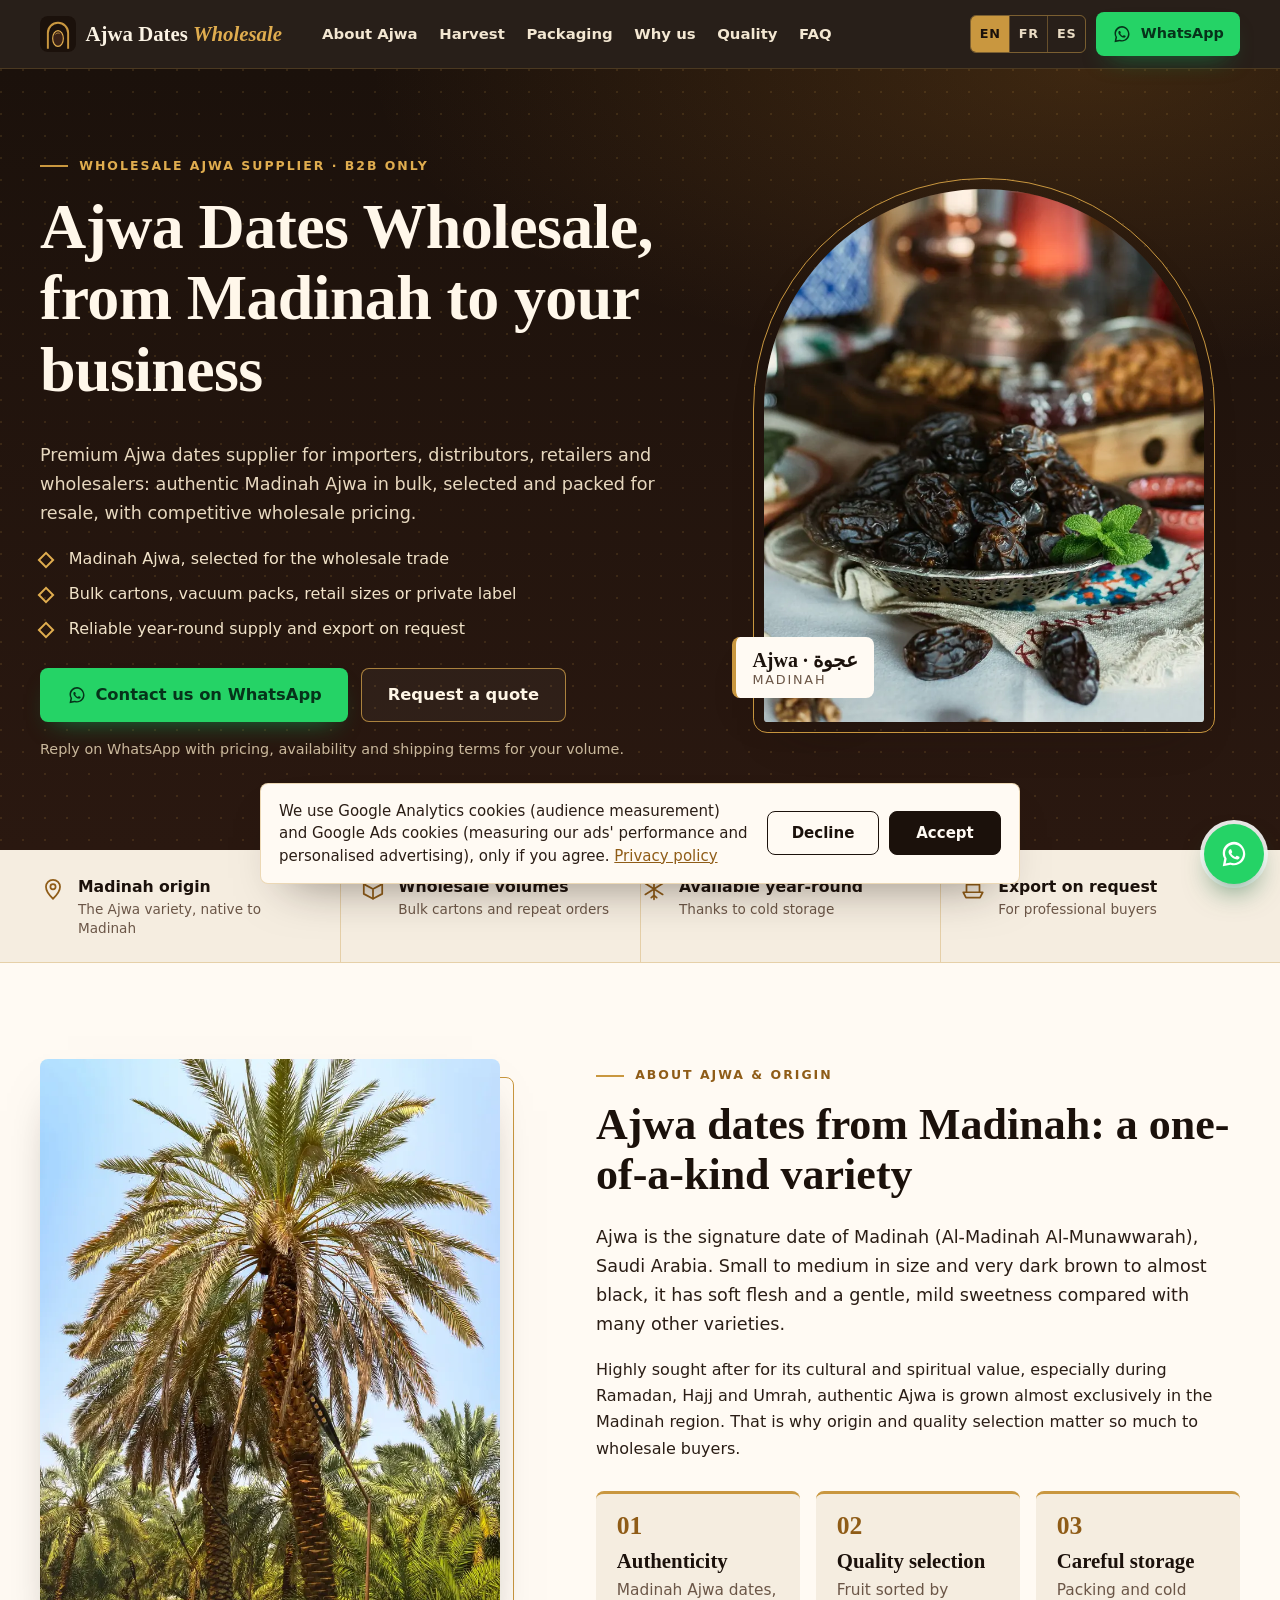
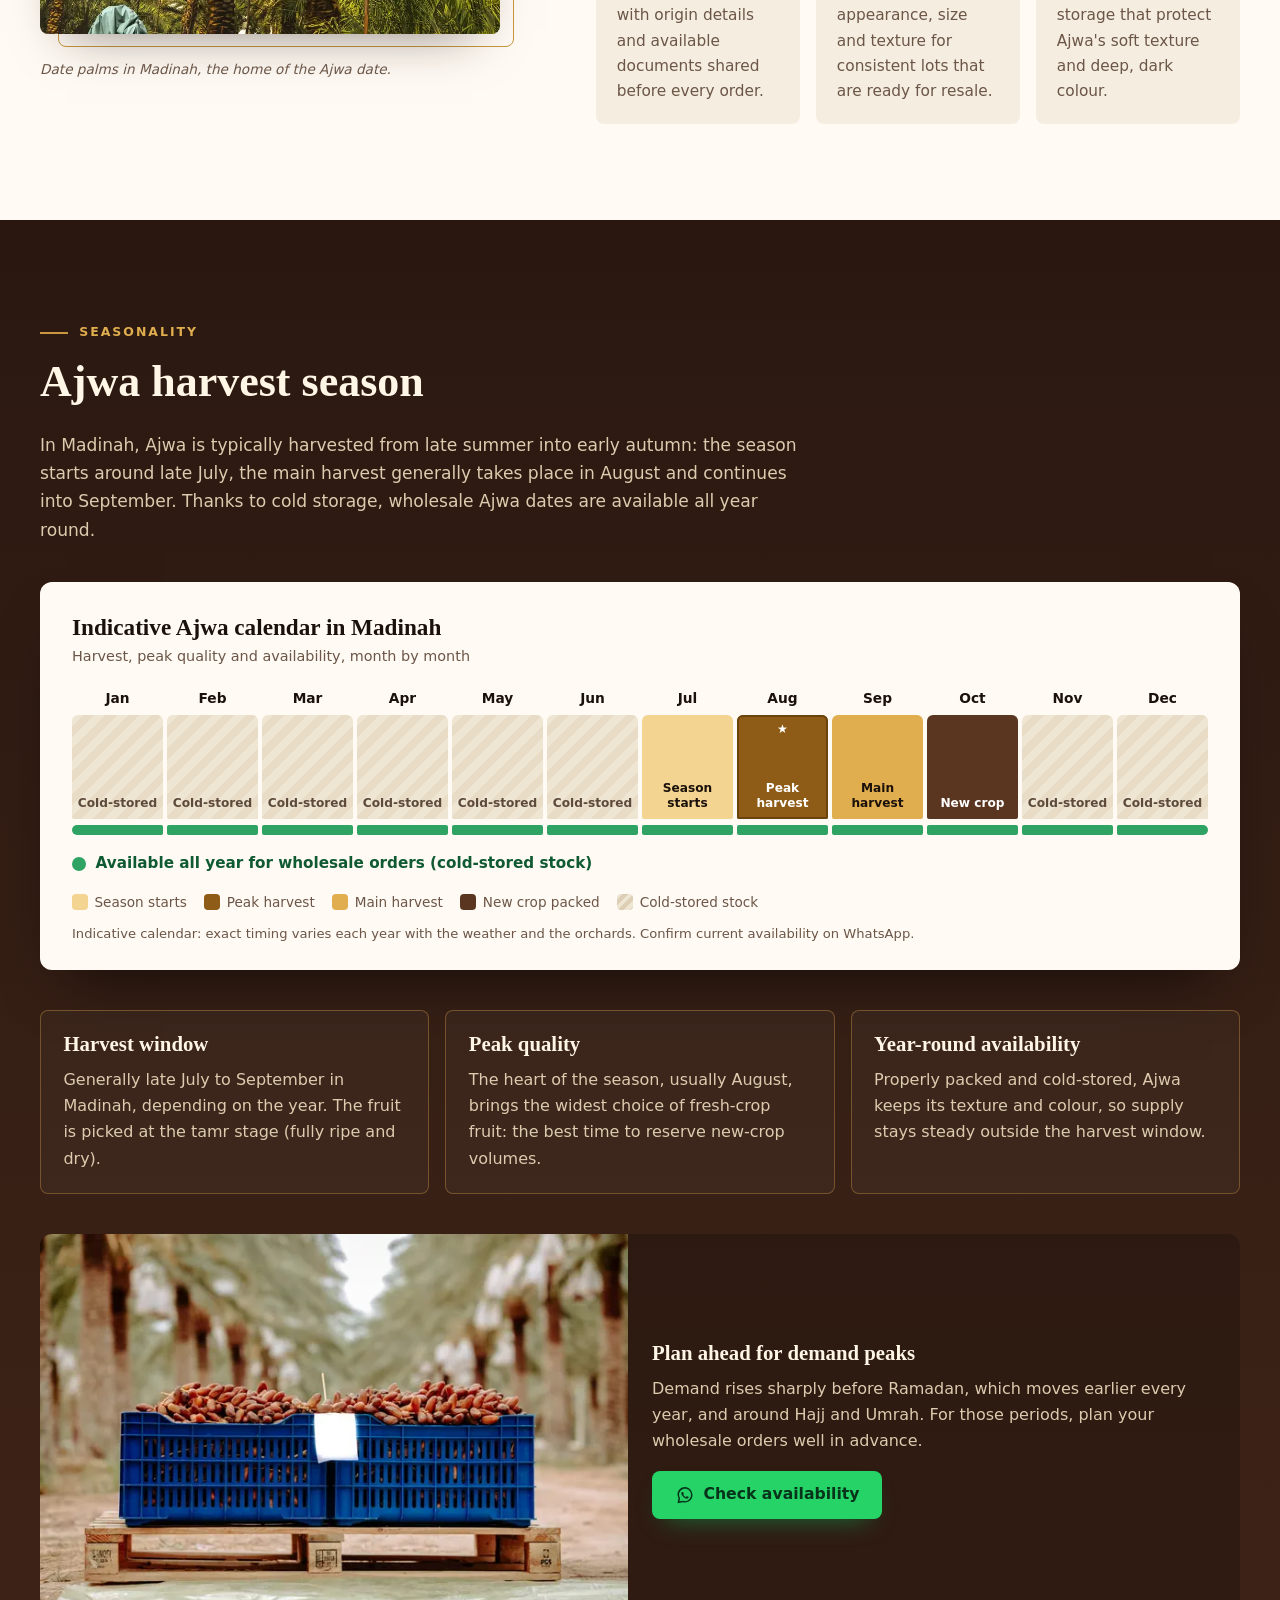
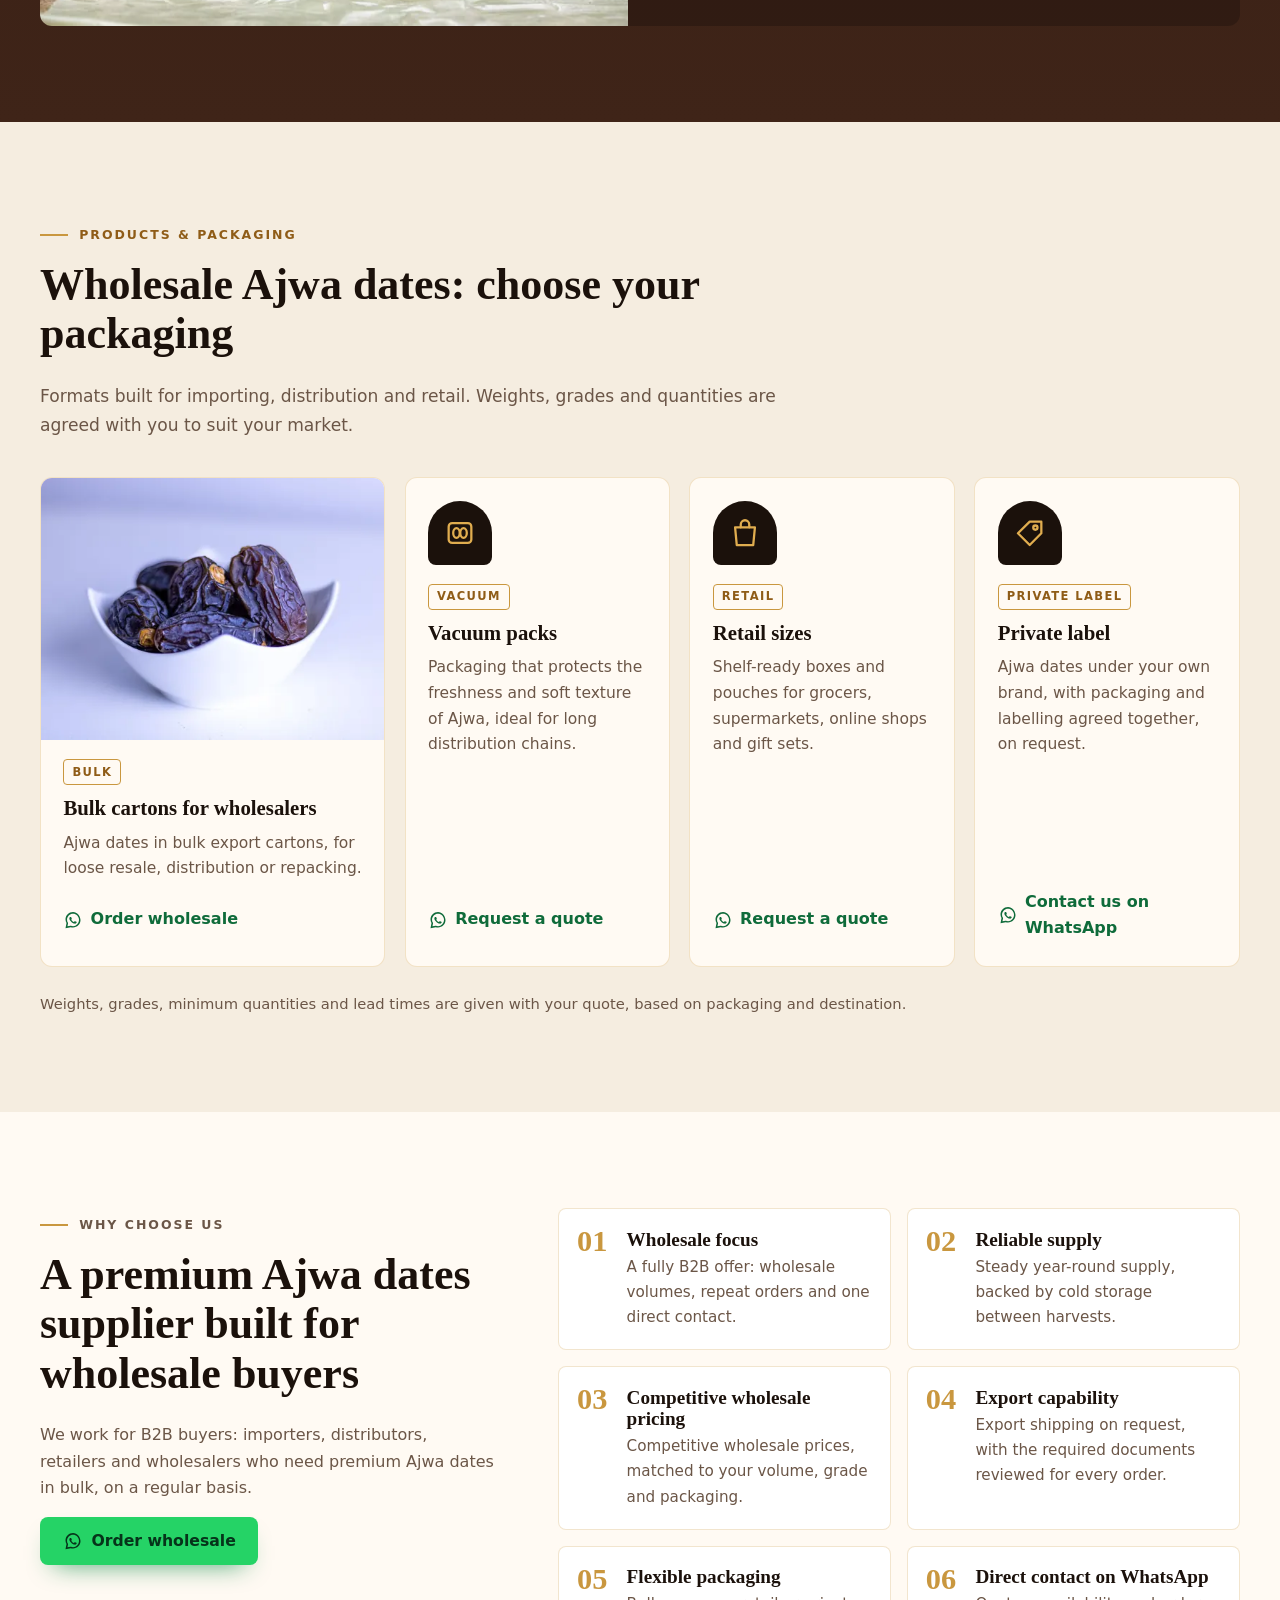
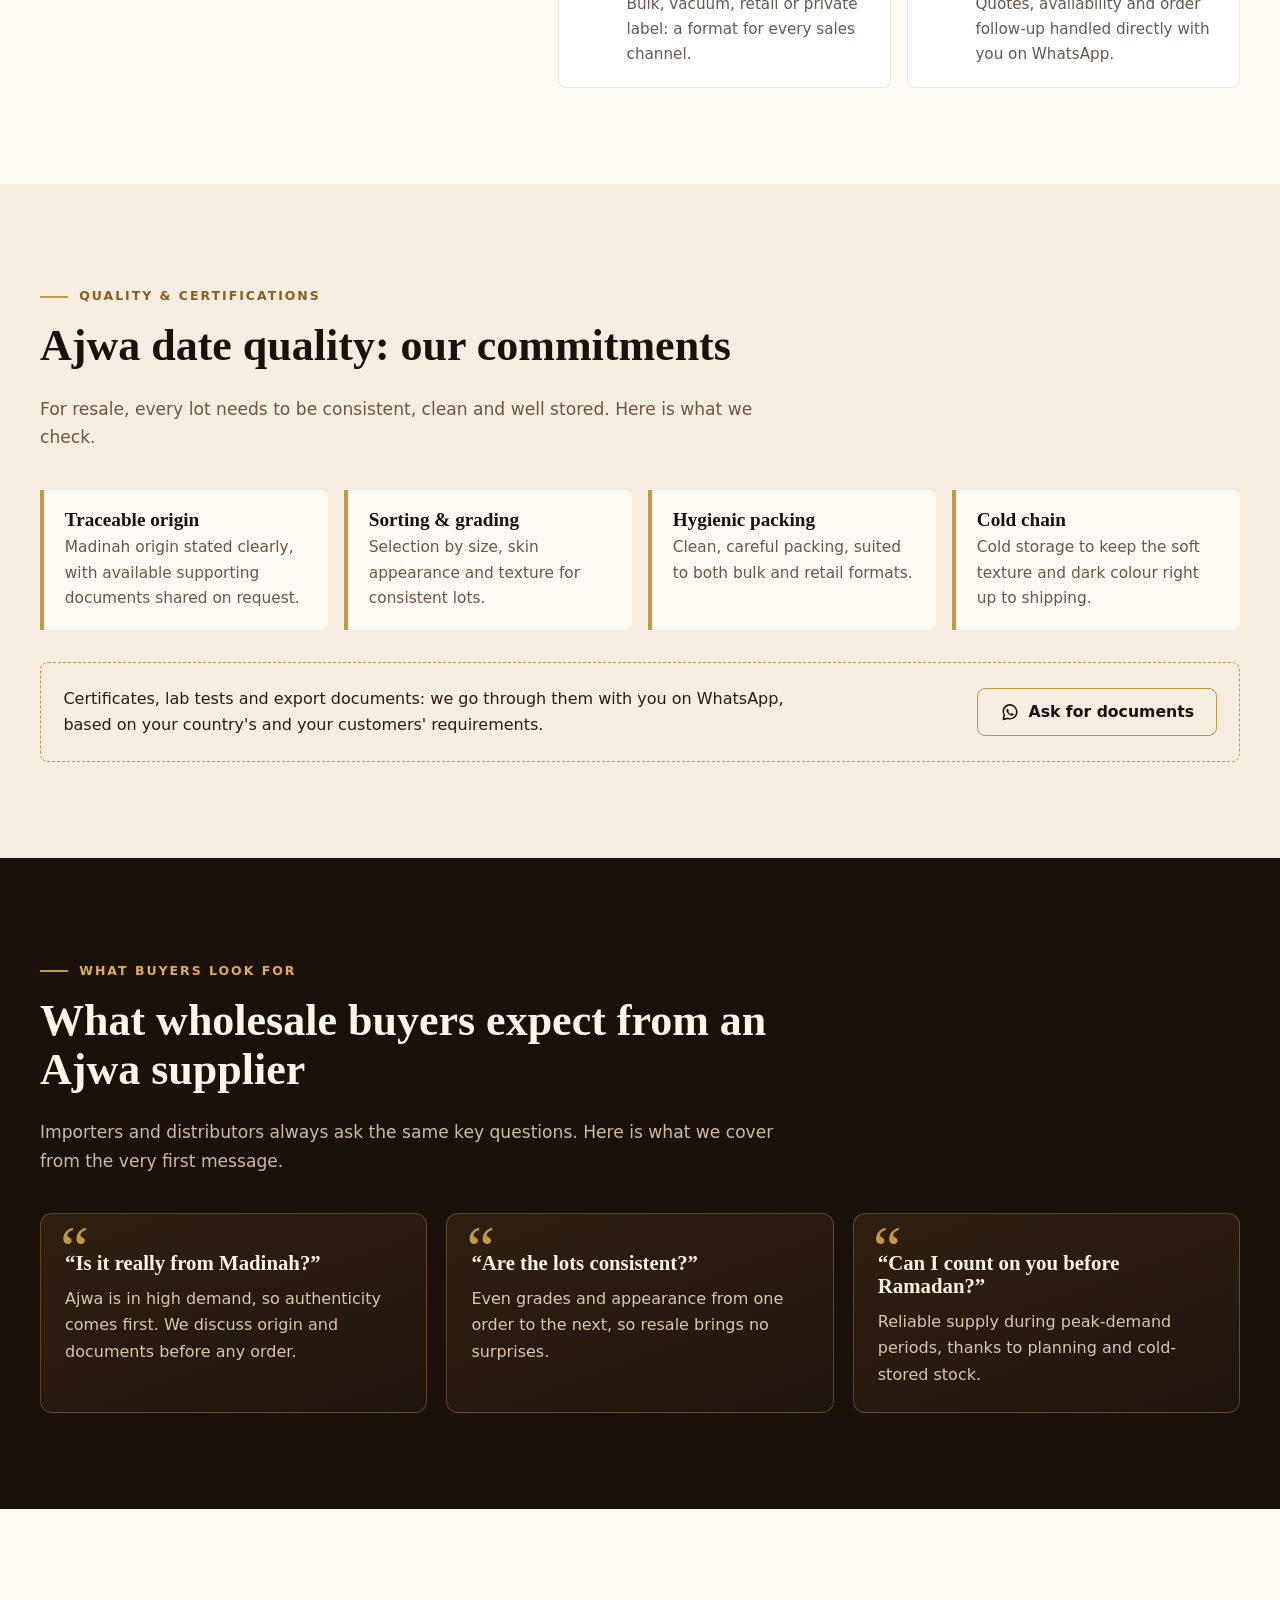
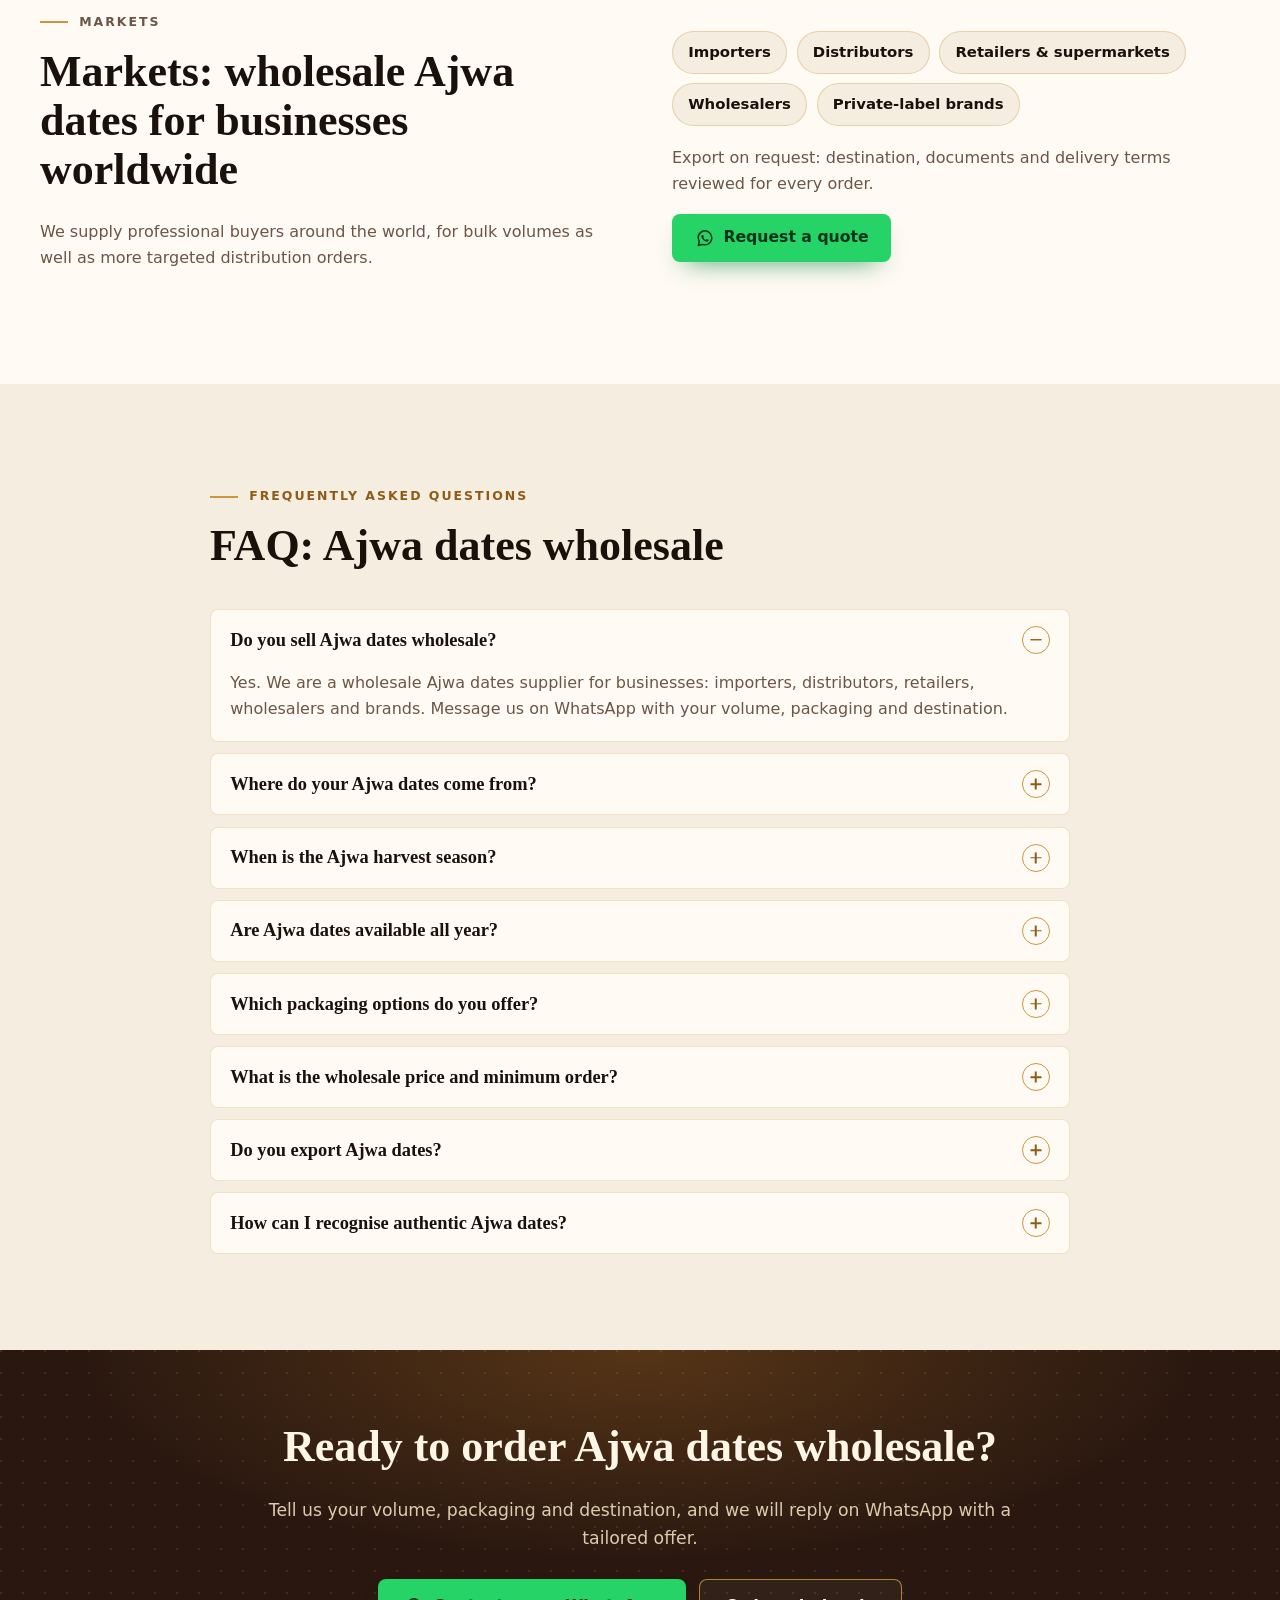
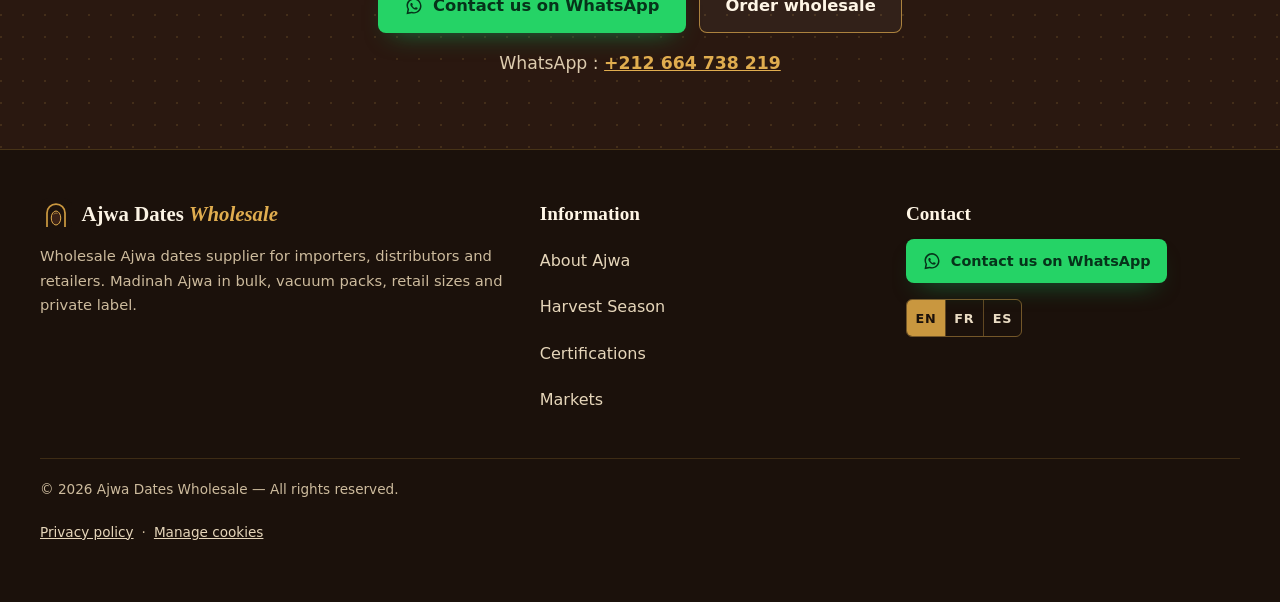
==== commit c3cbeead: "Tracking 4/4: rebuilt /, /fr/, /es/ (consent head block, analytics.js, privacy + manage-cookies foot" ====
--- a/index.html
+++ b/index.html
@@ -1,13 +1,50 @@
 <!DOCTYPE html>
 <html lang="en">
 <head>
-  <!-- ============================================================
-       GOOGLE TAG MANAGER (HEAD) — emplacement réservé, vide.
-       Collez ici le 1er extrait GTM (<script>…GTM-XXXXXXX…</script>).
-       Aucun outil de suivi n'est installé pour l'instant.
-       ============================================================ -->
-
   <meta charset="utf-8">
+  <!-- Google Ads (AW-18529460502) + Google Analytics 4 (<AJWA_GA4_ID>) via ONE gtag.js, Consent Mode v2 in BASIC mode:
+       gtag.js is NOT loaded before "Accept" -> no cookies and no cookieless pings before consent.
+       Choice stored in localStorage "ajw_cookie_consent_v2" (6 months). Same block on /, /fr/, /es/ and the 3 privacy pages. -->
+  <script>
+    window.dataLayer = window.dataLayer || [];
+    function gtag(){dataLayer.push(arguments);}
+    gtag('consent', 'default', {
+      'analytics_storage': 'denied',
+      'ad_storage': 'denied',
+      'ad_user_data': 'denied',
+      'ad_personalization': 'denied',
+      'wait_for_update': 500
+    });
+    gtag('set', 'url_passthrough', true);
+    gtag('set', 'ads_data_redaction', true);
+    window.AJW_TAGS = { aw: 'AW-18529460502', ga4: '<AJWA_GA4_ID>' };
+    window.ajwGa4Ready = function () { return /^G-[A-Z0-9]+$/.test(window.AJW_TAGS.ga4); };
+    // Loads the single gtag.js loader, only once and only after consent.
+    window.ajwLoadGoogleTag = function () {
+      if (window.__ajwTagLoaded) return;
+      window.__ajwTagLoaded = true;
+      gtag('consent', 'update', {
+        'analytics_storage': 'granted',
+        'ad_storage': 'granted',
+        'ad_user_data': 'granted',
+        'ad_personalization': 'granted'
+      });
+      var s = document.createElement('script');
+      s.async = true;
+      s.id = 'gtag-loader';
+      s.src = 'https://www.googletagmanager.com/gtag/js?id=' + window.AJW_TAGS.aw;
+      document.head.appendChild(s);
+      gtag('js', new Date());
+      if (window.ajwGa4Ready()) gtag('config', window.AJW_TAGS.ga4, {'cookie_expires': 34128000});
+      gtag('config', window.AJW_TAGS.aw);
+    };
+    (function () {
+      try {
+        var c = JSON.parse(localStorage.getItem('ajw_cookie_consent_v2'));
+        if (c && c.v === 'granted' && Date.now() - c.t < 15724800000) window.ajwLoadGoogleTag();
+      } catch (e) {}
+    })();
+  </script>
   <meta name="viewport" content="width=device-width, initial-scale=1, viewport-fit=cover">
   <title>Ajwa Dates Wholesale | Bulk Madinah Ajwa Supplier</title>
   <meta name="description" content="Ajwa dates wholesale: premium Madinah Ajwa in bulk cartons, vacuum packs, retail sizes and private label for importers and distributors. Get a quote on WhatsApp.">
@@ -161,13 +198,6 @@
   </script>
 </head>
 <body>
-  <!-- ============================================================
-       GOOGLE TAG MANAGER (BODY / noscript) — emplacement réservé, vide.
-       Collez ici le 2e extrait GTM (<noscript><iframe …></iframe></noscript>).
-       Chaque lien WhatsApp porte data-cta="whatsapp" + data-cta-location="…"
-       (déclencheur GTM : clic sur a[data-cta="whatsapp"]).
-       ============================================================ -->
-
   <svg width="0" height="0" style="position:absolute" aria-hidden="true" focusable="false"><symbol id="i-wa" viewBox="0 0 32 32"><path fill="currentColor" d="M16.04 3C9.4 3 4 8.33 4 14.9c0 2.1.56 4.15 1.62 5.95L4 29l8.4-1.6a12.2 12.2 0 0 0 3.64.55C22.66 27.95 28 22.62 28 16.05 28 9.48 22.66 3 16.04 3zm0 22.8c-1.13 0-2.24-.18-3.3-.53l-.6-.2-4.98.95.97-4.83-.22-.6a9.6 9.6 0 0 1-1.44-5.1c0-5.3 4.3-9.6 9.57-9.6s9.57 4.3 9.57 9.6-4.3 10.31-9.57 10.31zm5.27-7.07c-.29-.14-1.7-.83-1.96-.92-.27-.1-.46-.14-.65.14-.2.29-.75.92-.92 1.1-.17.2-.34.22-.63.08-.29-.15-1.22-.45-2.32-1.43-.86-.76-1.44-1.7-1.6-1.99-.17-.29-.02-.44.12-.58.13-.13.29-.34.43-.5.15-.18.2-.3.29-.49.1-.19.05-.36-.02-.5-.07-.15-.65-1.56-.89-2.13-.23-.56-.47-.48-.65-.49h-.55c-.19 0-.5.07-.77.36-.26.29-1 .98-1 2.4 0 1.4 1.03 2.77 1.17 2.96.15.19 2.03 3.1 4.92 4.34.69.3 1.22.47 1.64.6.69.22 1.32.19 1.81.12.55-.08 1.7-.69 1.94-1.36.24-.67.24-1.25.17-1.37-.07-.12-.26-.19-.55-.33z"/></symbol></svg>
   <a class="skip" href="#main">Skip to content</a>
 
@@ -540,11 +570,13 @@
     </div>
     <div class="container footer__bottom">
       <p>© <span id="year">2026</span> Ajwa Dates Wholesale — All rights reserved.</p>
+      <p class="legal-links"><a href="privacy/">Privacy policy</a> · <button type="button" class="link-btn" data-consent-open>Manage cookies</button></p>
     </div>
   </footer>
 
   <a class="wa-float" href="https://wa.me/212664738219?text=Hello%2C%20I%20would%20like%20a%20quote%20for%20wholesale%20Ajwa%20dates." target="_blank" rel="noopener" data-cta="whatsapp" data-cta-location="floating" aria-label="Contact us on WhatsApp (opens in a new tab)"><svg viewBox="0 0 32 32" width="30" height="30" aria-hidden="true" focusable="false"><use href="#i-wa"/></svg></a>
 
   <script src="js/main.js" defer></script>
+  <script src="js/analytics.js" defer></script>
 </body>
 </html>
--- a/css/style.css
+++ b/css/style.css
@@ -333,3 +333,45 @@
 @media (max-height:500px) and (orientation:landscape){
   .hero__media{max-width:300px}
 }
+
+/* ==========================================================================
+   Cookie banner (js/analytics.js), footer legal links, privacy pages
+   ========================================================================== */
+.legal-links{margin-top:.6rem!important;display:flex;flex-wrap:wrap;align-items:center;gap:0 .5rem}
+.legal-links a,.link-btn{color:#e6d6ba;display:inline-flex;align-items:center;min-height:44px}
+.legal-links a:hover,.link-btn:hover{color:var(--gold-2)}
+.link-btn{background:none;border:0;padding:0;font:inherit;text-decoration:underline;cursor:pointer}
+.legal .link-btn{color:var(--gold-deep);min-height:0;display:inline}
+.legal{padding:3rem 0 4rem}
+.legal h1{font-size:clamp(2rem,6vw,3rem)}
+.legal h2{font-size:clamp(1.35rem,3.6vw,1.7rem);margin-top:2rem}
+.legal__updated{color:var(--muted);font-size:.92rem}
+.legal ul{padding-left:1.2rem}
+.legal li{margin:.35rem 0}
+.legal ul li{list-style:disc}
+.table-wrap{overflow-x:auto;-webkit-overflow-scrolling:touch;margin:1rem 0}
+.legal table{border-collapse:collapse;width:100%;min-width:520px;font-size:.92rem}
+.legal th,.legal td{border:1px solid var(--sand-2);padding:.55rem .7rem;text-align:left;vertical-align:top}
+.legal th{background:var(--sand)}
+.legal code{font-size:.88em;background:var(--sand);padding:.05em .3em;border-radius:4px;overflow-wrap:anywhere}
+.legal__back{margin-top:2.5rem}
+.footer--legal{padding-top:1rem}
+.footer--legal .footer__bottom{margin-top:0;border-top:0}
+.page-legal .header__actions{margin-left:auto}
+
+/* Cookie banner — append to css/style.css. Both buttons have equal prominence (same size, same weight). */
+.cookie-banner{position:fixed;left:16px;right:16px;bottom:16px;z-index:1000;max-width:760px;margin:0 auto;
+  background:var(--paper);color:var(--text);border:1px solid var(--line);border-radius:var(--r);
+  box-shadow:var(--shadow);padding:16px 18px;display:flex;flex-wrap:wrap;gap:12px 18px;align-items:center;font:15px/1.5 var(--sans)}
+.cookie-banner[hidden]{display:none}
+.cookie-banner p{margin:0;flex:1 1 320px}
+.cookie-banner a{color:var(--gold-deep);text-decoration:underline}
+.cookie-actions{display:flex;gap:10px;flex:0 0 auto}
+.btn-cookie{min-width:112px;padding:10px 16px;border-radius:var(--r);font:600 15px/1 var(--sans);cursor:pointer;
+  border:1px solid var(--ink);background:var(--paper);color:var(--ink)}
+.btn-cookie-accept{background:var(--ink);color:var(--paper)}
+.btn-cookie:focus-visible{outline:3px solid var(--gold);outline-offset:2px}
+@media (max-width:560px){.cookie-actions{width:100%}.btn-cookie{flex:1}}
+/* Site additions: iPhone safe area + 44px tap targets */
+.cookie-banner{left:calc(16px + env(safe-area-inset-left,0px));right:calc(16px + env(safe-area-inset-right,0px));bottom:calc(16px + env(safe-area-inset-bottom,0px))}
+.btn-cookie{min-height:44px}
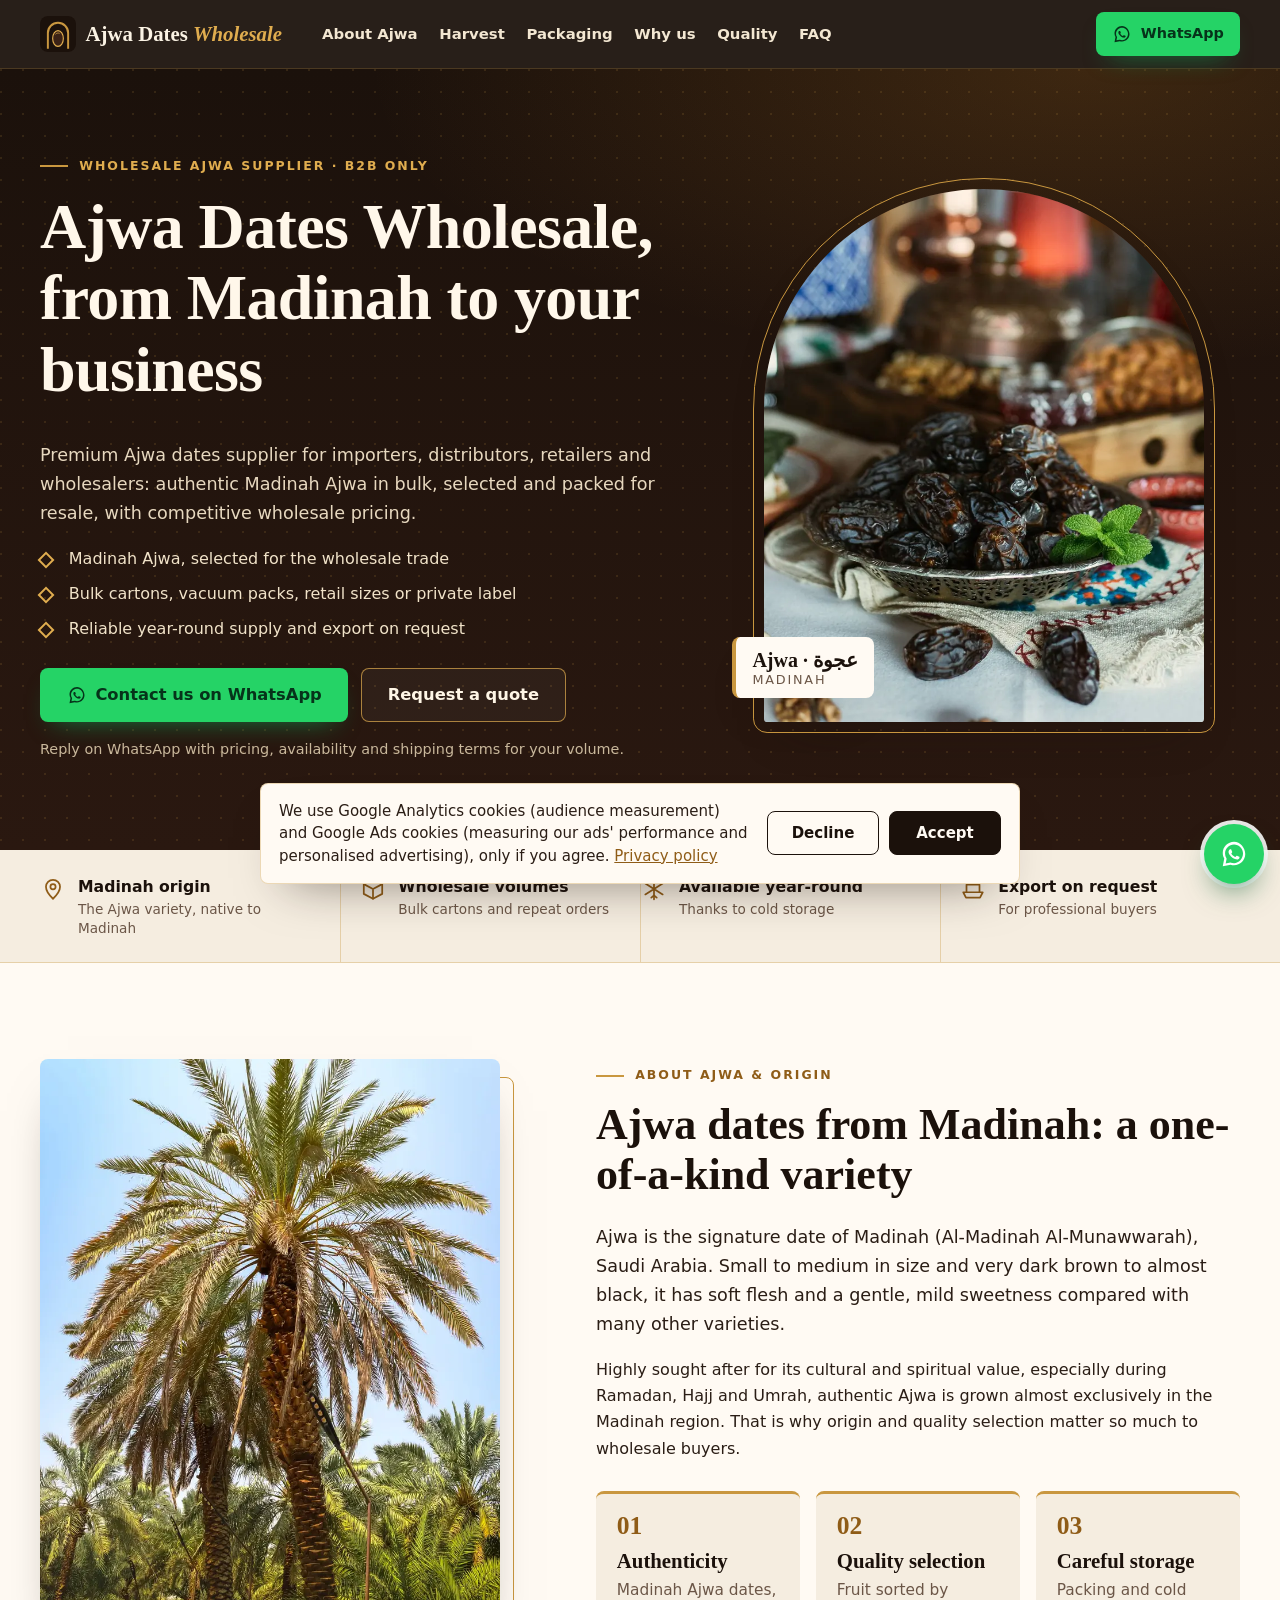
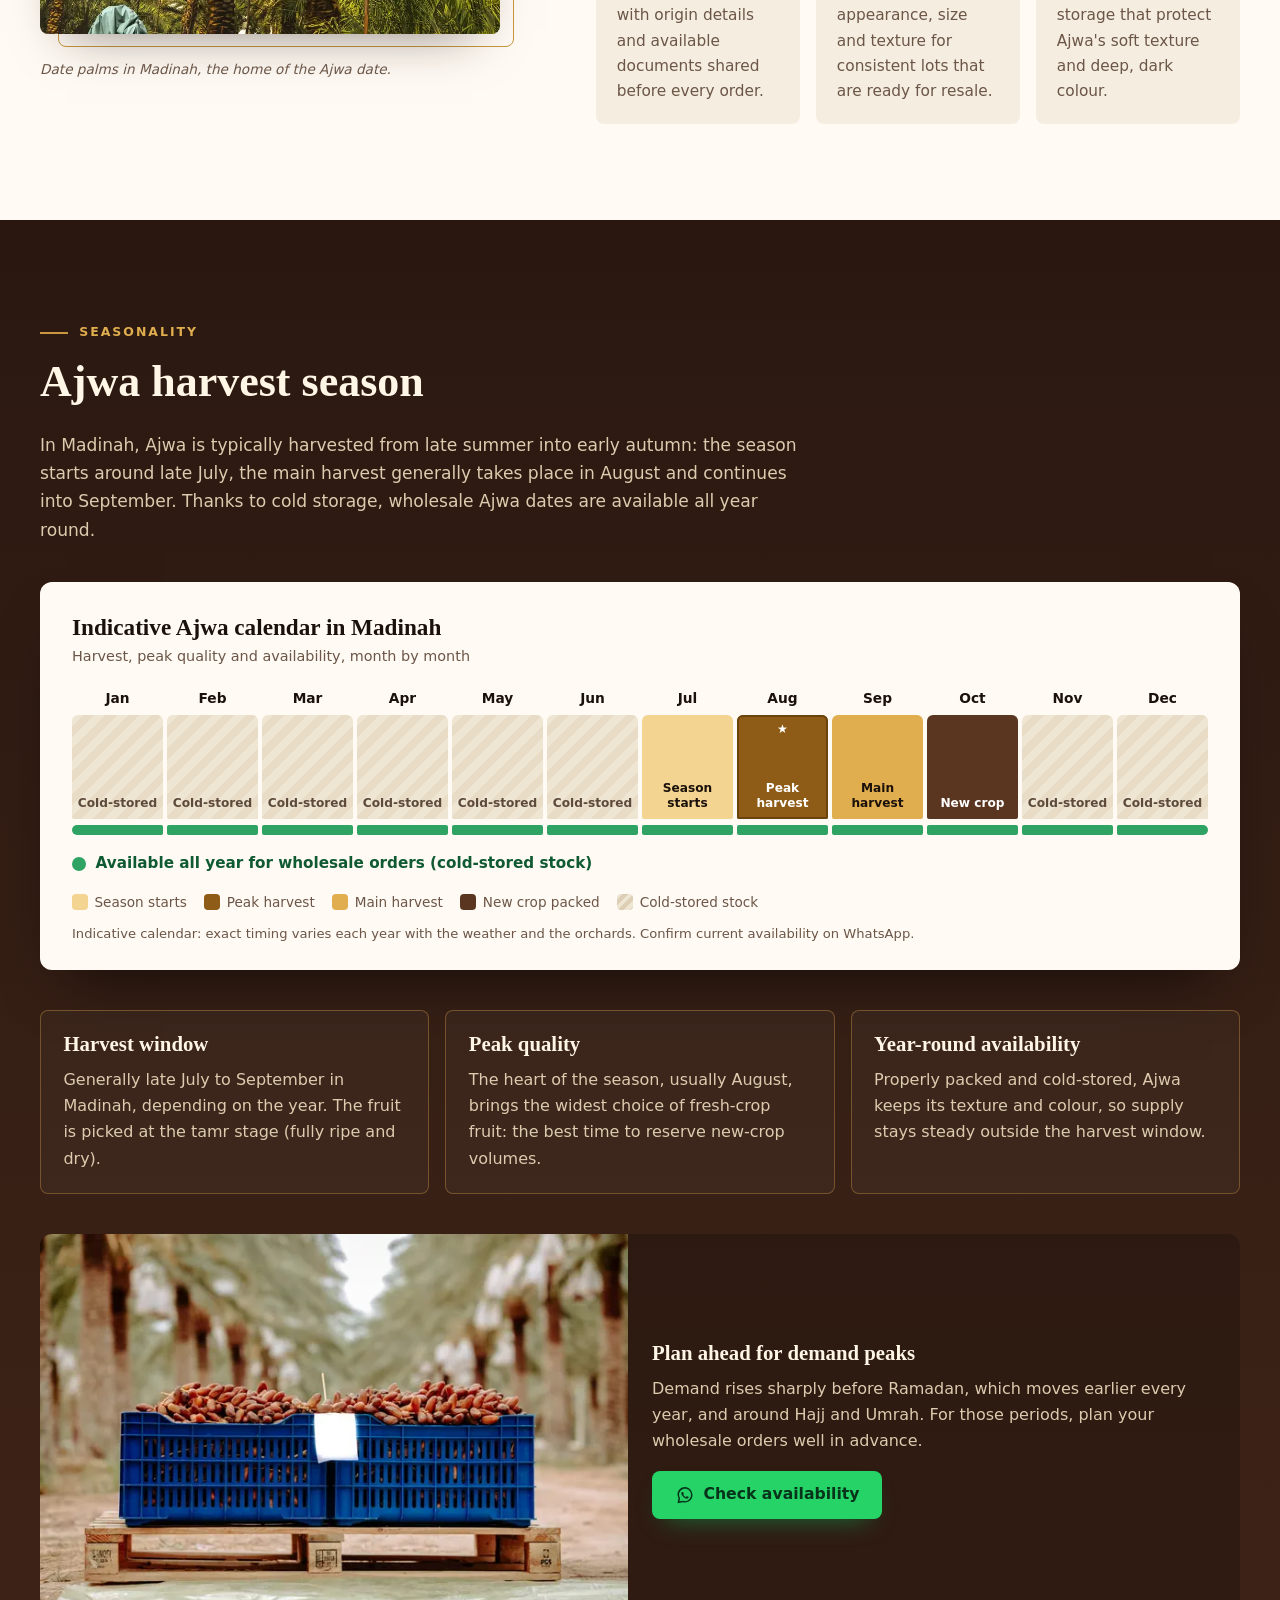
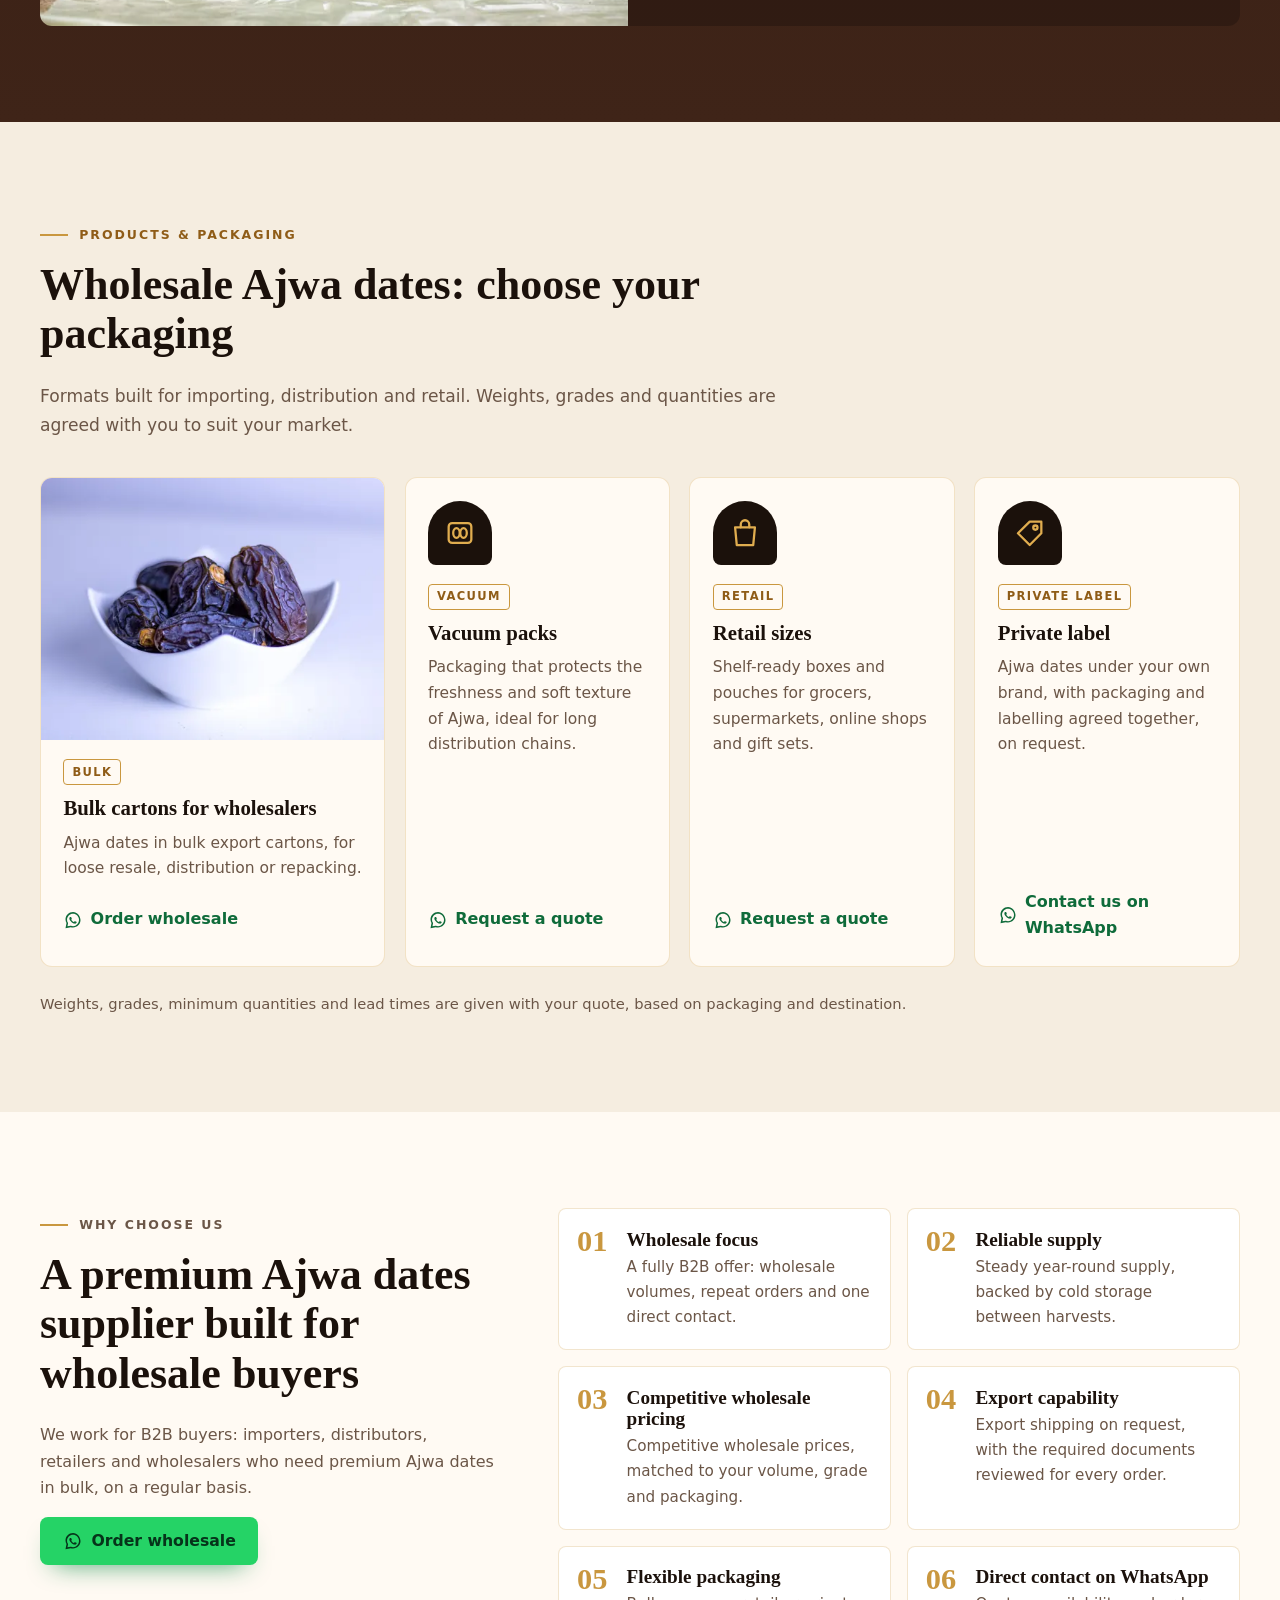
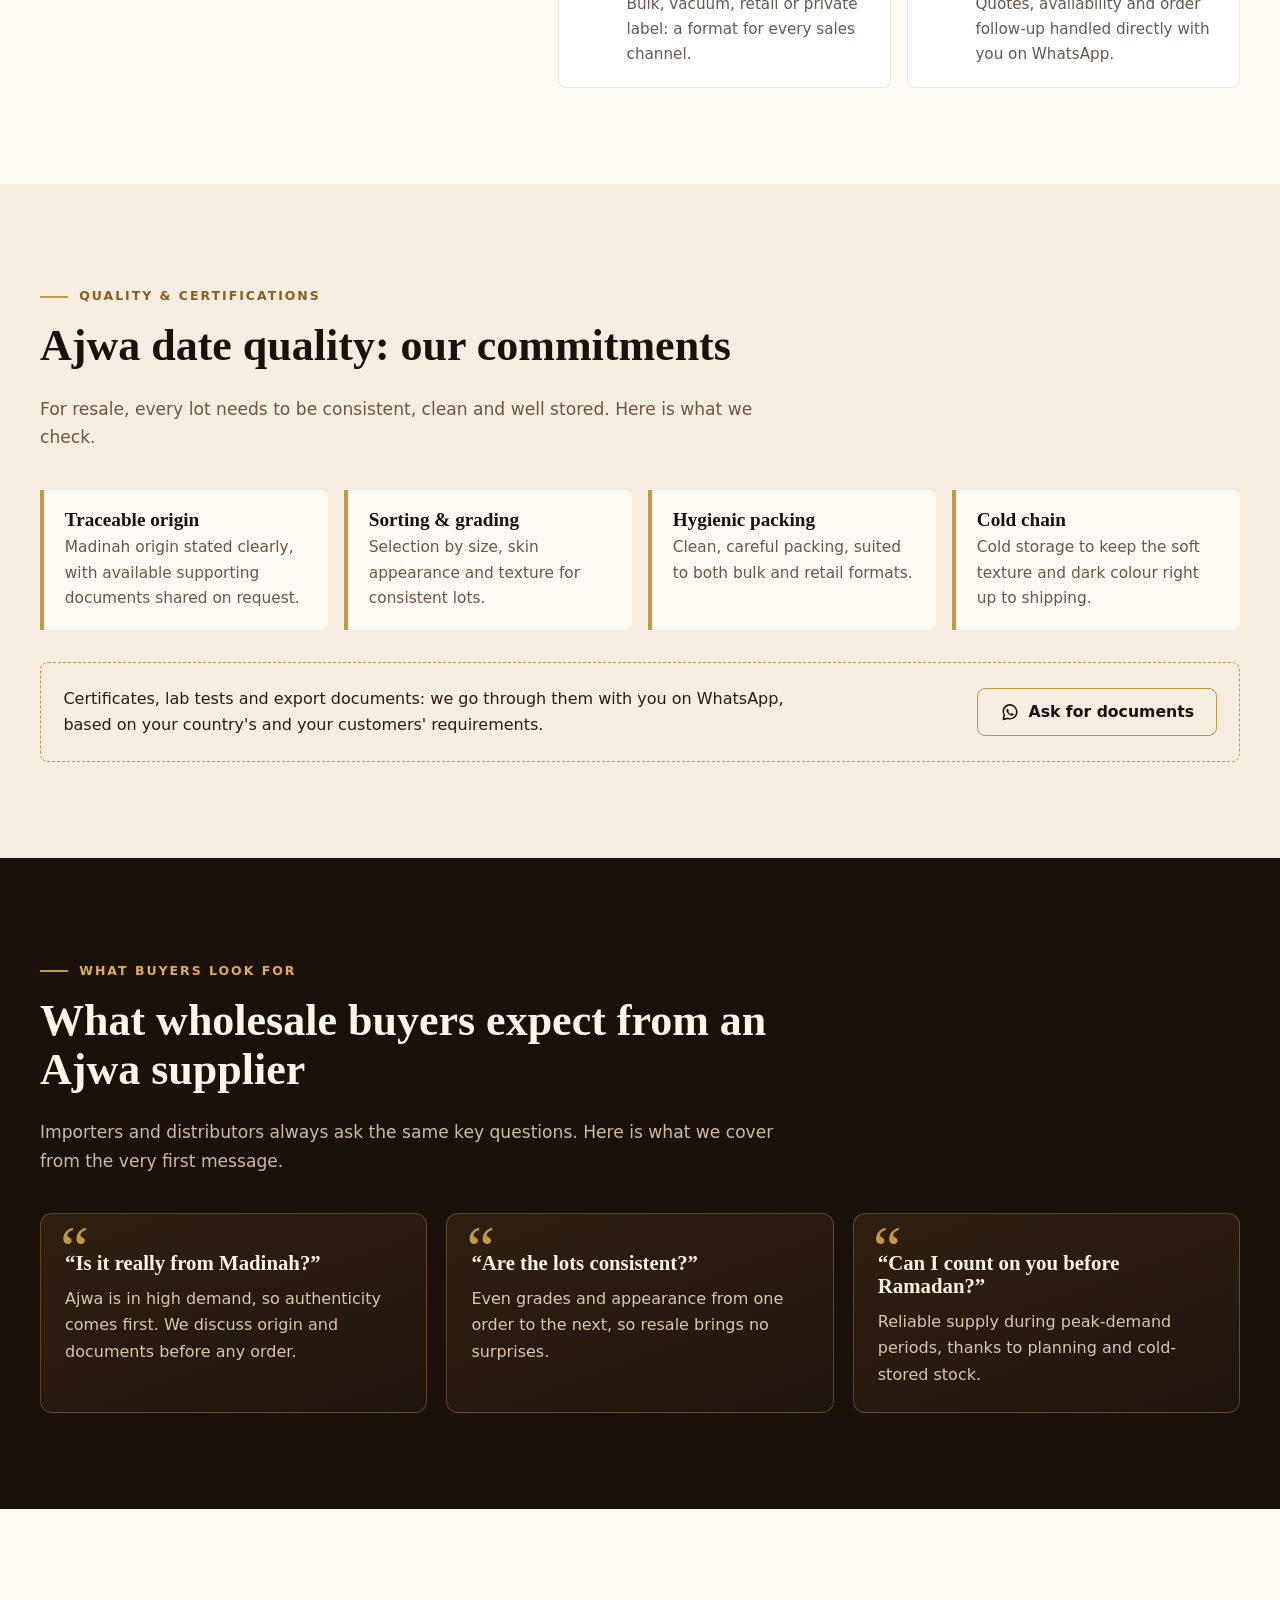
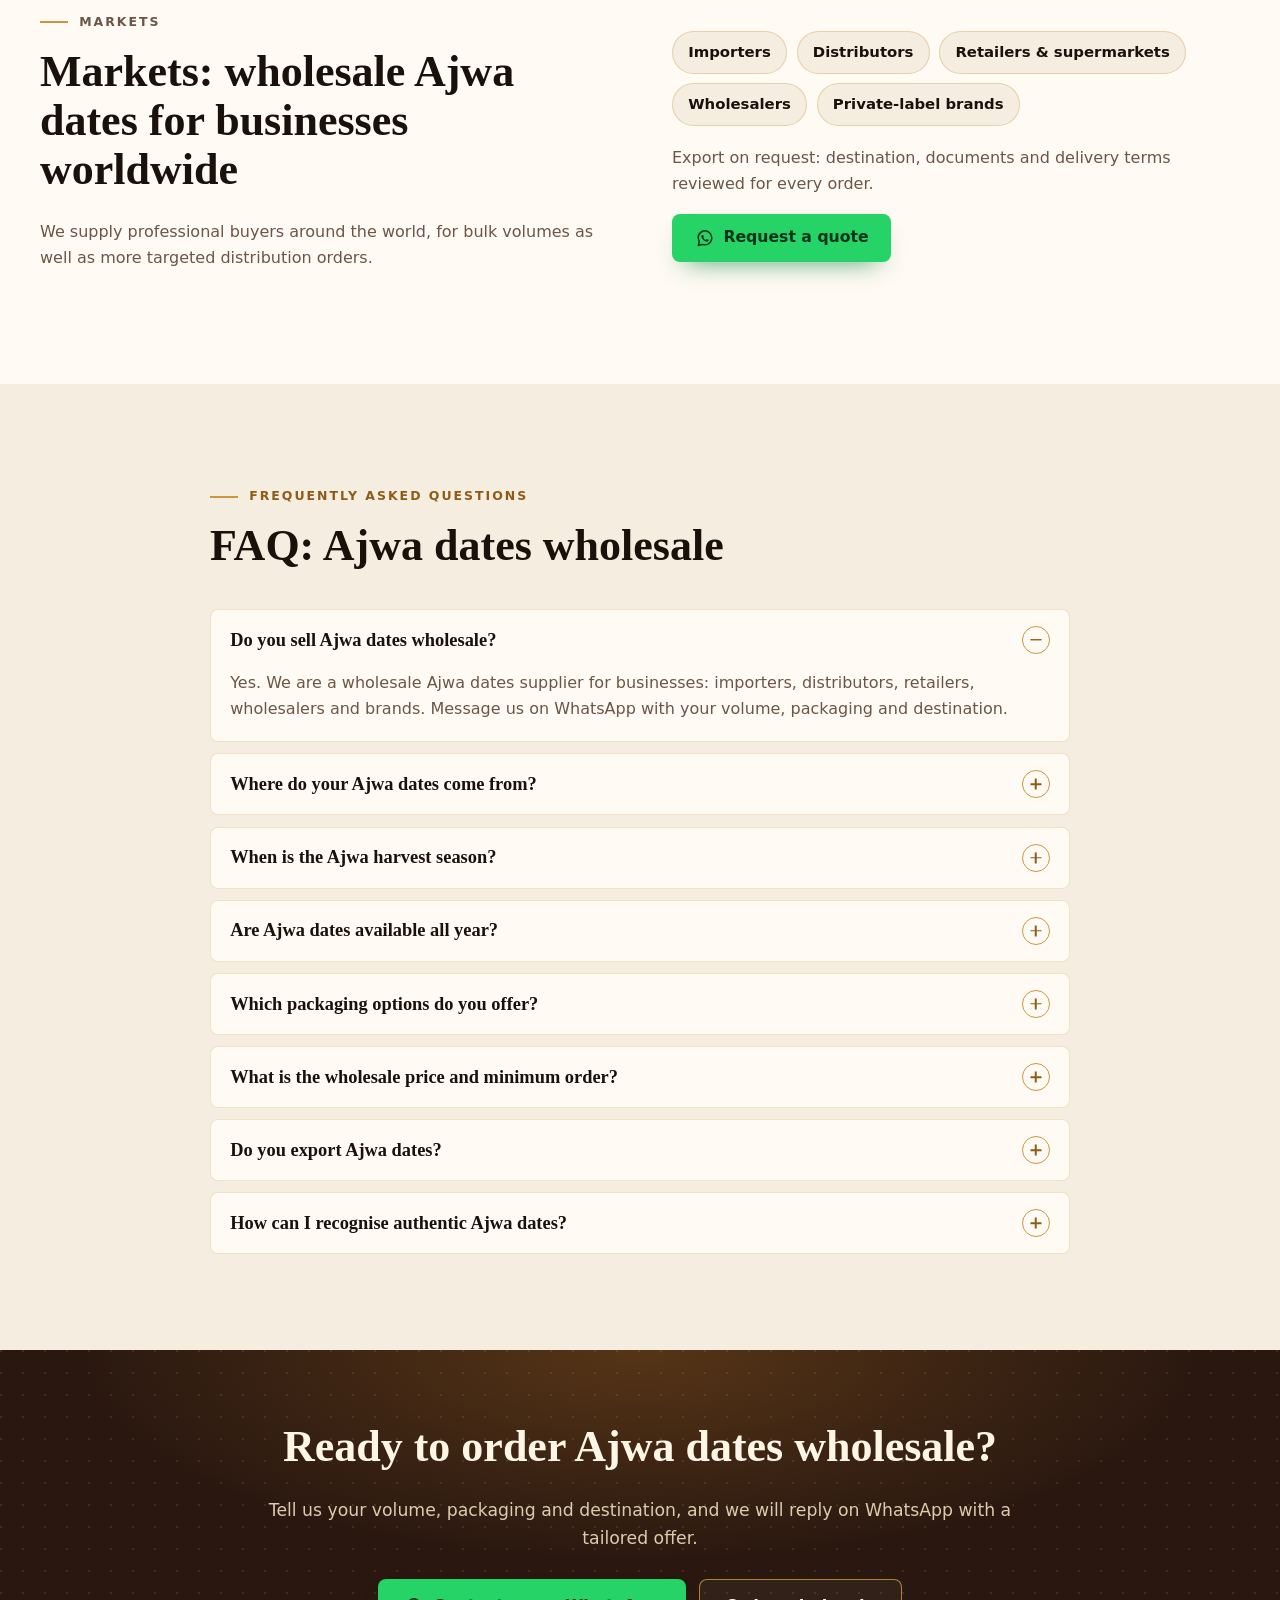
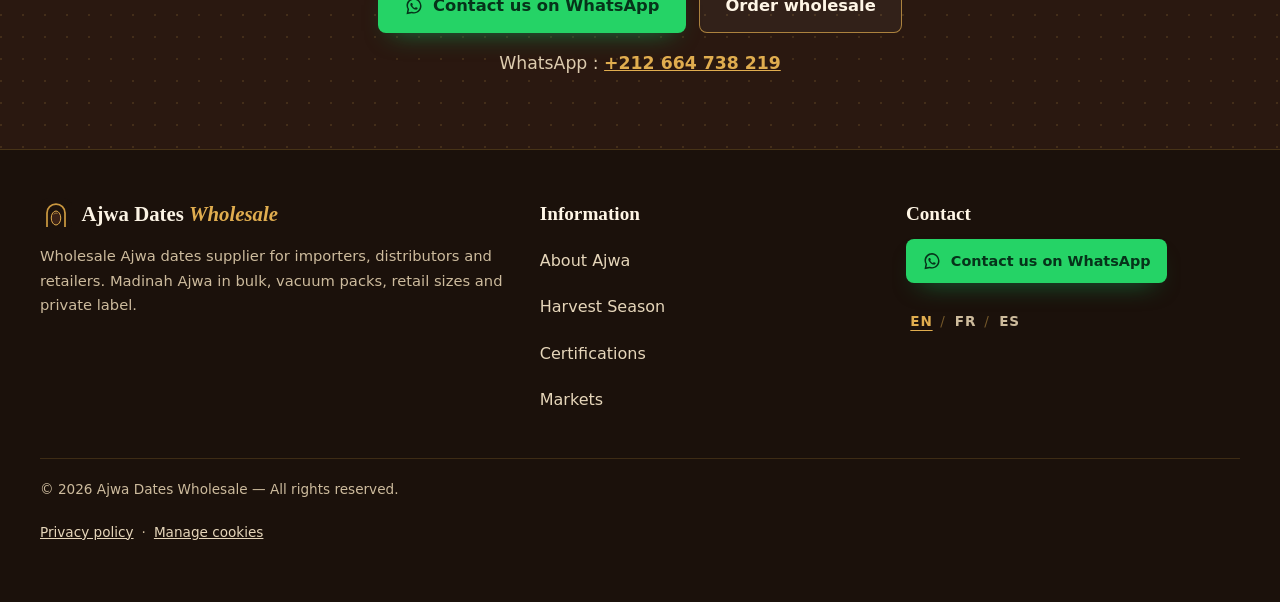
==== commit 99e2a64f: "Tracking 8: rebuilt /, /fr/, /es/ (region consent head, gtag for all, no header language switcher, f" ====
--- a/index.html
+++ b/index.html
@@ -2,49 +2,46 @@
 <html lang="en">
 <head>
   <meta charset="utf-8">
-  <!-- Google Ads (AW-18529460502) + Google Analytics 4 (<AJWA_GA4_ID>) via ONE gtag.js, Consent Mode v2 in BASIC mode:
-       gtag.js is NOT loaded before "Accept" -> no cookies and no cookieless pings before consent.
-       Choice stored in localStorage "ajw_cookie_consent_v2" (6 months). Same block on /, /fr/, /es/ and the 3 privacy pages. -->
+  <!-- Google Ads (AW-18529460502) + Google Analytics 4 (<AJWA_GA4_ID>), one gtag.js loaded for everyone.
+       Consent Mode v2, region-specific: denied by default in the EEA, the UK and Switzerland (banner shown there
+       by js/analytics.js after a /api/geo check), granted elsewhere. Choice kept in localStorage "ajw_cookie_consent_v2". -->
   <script>
     window.dataLayer = window.dataLayer || [];
     function gtag(){dataLayer.push(arguments);}
+    window.AJW_CONSENT_REGIONS = ['AT','BE','BG','HR','CY','CZ','DK','EE','FI','FR','DE','GR','HU','IE','IT','LV','LT','LU','MT','NL','PL','PT','RO','SK','SI','ES','SE','IS','LI','NO','GB','CH'];
     gtag('consent', 'default', {
       'analytics_storage': 'denied',
       'ad_storage': 'denied',
       'ad_user_data': 'denied',
       'ad_personalization': 'denied',
+      'region': window.AJW_CONSENT_REGIONS,
       'wait_for_update': 500
     });
+    gtag('consent', 'default', {
+      'analytics_storage': 'granted',
+      'ad_storage': 'granted',
+      'ad_user_data': 'granted',
+      'ad_personalization': 'granted'
+    });
+    gtag('set', 'ads_data_redaction', true);
     gtag('set', 'url_passthrough', true);
-    gtag('set', 'ads_data_redaction', true);
-    window.AJW_TAGS = { aw: 'AW-18529460502', ga4: '<AJWA_GA4_ID>' };
-    window.ajwGa4Ready = function () { return /^G-[A-Z0-9]+$/.test(window.AJW_TAGS.ga4); };
-    // Loads the single gtag.js loader, only once and only after consent.
-    window.ajwLoadGoogleTag = function () {
-      if (window.__ajwTagLoaded) return;
-      window.__ajwTagLoaded = true;
-      gtag('consent', 'update', {
-        'analytics_storage': 'granted',
-        'ad_storage': 'granted',
-        'ad_user_data': 'granted',
-        'ad_personalization': 'granted'
-      });
-      var s = document.createElement('script');
-      s.async = true;
-      s.id = 'gtag-loader';
-      s.src = 'https://www.googletagmanager.com/gtag/js?id=' + window.AJW_TAGS.aw;
-      document.head.appendChild(s);
-      gtag('js', new Date());
-      if (window.ajwGa4Ready()) gtag('config', window.AJW_TAGS.ga4, {'cookie_expires': 34128000});
-      gtag('config', window.AJW_TAGS.aw);
-    };
     (function () {
       try {
         var c = JSON.parse(localStorage.getItem('ajw_cookie_consent_v2'));
-        if (c && c.v === 'granted' && Date.now() - c.t < 15724800000) window.ajwLoadGoogleTag();
+        if (c && (c.v === 'granted' || c.v === 'denied') && Date.now() - c.t < 15724800000) {
+          gtag('consent', 'update', {
+            'analytics_storage': c.v, 'ad_storage': c.v, 'ad_user_data': c.v, 'ad_personalization': c.v
+          });
+        }
       } catch (e) {}
     })();
+    window.AJW_TAGS = { aw: 'AW-18529460502', ga4: '<AJWA_GA4_ID>' };
+    window.ajwGa4Ready = function () { return /^G-[A-Z0-9]+$/.test(window.AJW_TAGS.ga4); };
+    gtag('js', new Date());
+    if (window.ajwGa4Ready()) gtag('config', window.AJW_TAGS.ga4, {'cookie_expires': 34128000});
+    gtag('config', window.AJW_TAGS.aw);
   </script>
+  <script async src="https://www.googletagmanager.com/gtag/js?id=AW-18529460502"></script>
   <meta name="viewport" content="width=device-width, initial-scale=1, viewport-fit=cover">
   <title>Ajwa Dates Wholesale | Bulk Madinah Ajwa Supplier</title>
   <meta name="description" content="Ajwa dates wholesale: premium Madinah Ajwa in bulk cartons, vacuum packs, retail sizes and private label for importers and distributors. Get a quote on WhatsApp.">
@@ -78,7 +75,7 @@
   <link rel="icon" href="favicon.svg" type="image/svg+xml">
   <link rel="apple-touch-icon" href="images/apple-touch-icon.png">
   <link rel="preload" as="image" href="images/dattes-ajwa-en-gros-800.webp" imagesrcset="images/dattes-ajwa-en-gros-480.webp 480w, images/dattes-ajwa-en-gros-800.webp 800w" imagesizes="(min-width: 960px) 40vw, 88vw" fetchpriority="high">
-  <link rel="stylesheet" href="css/style.css">
+  <link rel="stylesheet" href="css/style.css?v=20261028">
 
   <script type="application/ld+json">
 {
@@ -216,11 +213,6 @@
         <a href="#faq">FAQ</a>
       </nav>
       <div class="header__actions">
-        <nav class="lang" aria-label="Choose language">
-          <a href="./" hreflang="en" lang="en" aria-current="page">EN</a>
-          <a href="fr/" hreflang="fr" lang="fr">FR</a>
-          <a href="es/" hreflang="es" lang="es">ES</a>
-        </nav>
         <a class="btn btn--wa btn--sm header__wa" href="https://wa.me/212664738219?text=Hello%2C%20I%20would%20like%20a%20quote%20for%20wholesale%20Ajwa%20dates." target="_blank" rel="noopener" data-cta="whatsapp" data-cta-location="header"><svg class="i-wa" viewBox="0 0 32 32" width="20" height="20" aria-hidden="true" focusable="false"><use href="#i-wa"/></svg><span>WhatsApp</span></a>
         <button class="burger" type="button" aria-controls="nav" aria-expanded="false" aria-label="Open menu"><span></span><span></span><span></span></button>
       </div>
@@ -576,7 +568,7 @@
 
   <a class="wa-float" href="https://wa.me/212664738219?text=Hello%2C%20I%20would%20like%20a%20quote%20for%20wholesale%20Ajwa%20dates." target="_blank" rel="noopener" data-cta="whatsapp" data-cta-location="floating" aria-label="Contact us on WhatsApp (opens in a new tab)"><svg viewBox="0 0 32 32" width="30" height="30" aria-hidden="true" focusable="false"><use href="#i-wa"/></svg></a>
 
-  <script src="js/main.js" defer></script>
-  <script src="js/analytics.js" defer></script>
+  <script src="js/main.js?v=20261028" defer></script>
+  <script src="js/analytics.js?v=20261028" defer></script>
 </body>
 </html>
--- a/css/style.css
+++ b/css/style.css
@@ -375,3 +375,11 @@
 /* Site additions: iPhone safe area + 44px tap targets */
 .cookie-banner{left:calc(16px + env(safe-area-inset-left,0px));right:calc(16px + env(safe-area-inset-right,0px));bottom:calc(16px + env(safe-area-inset-bottom,0px))}
 .btn-cookie{min-height:44px}
+/* Language links: header switcher removed (Jose, 28 Oct 2026); discreet EN / FR / ES text links in the footer only */
+.lang.lang--footer{display:flex;align-items:center;gap:0;margin-top:1rem;border:0;border-radius:0;overflow:visible;font-size:.85rem}
+.lang.lang--footer a{min-width:44px;min-height:44px;padding:0 .4rem;background:none;color:#cdbb9c;font-weight:600;letter-spacing:.06em;font-size:.85rem}
+.lang.lang--footer a:first-child{margin-left:-.4rem}
+.lang.lang--footer a+a{border-left:0;position:relative}
+.lang.lang--footer a+a::before{content:"/";position:absolute;left:-.2rem;color:rgba(224,173,79,.45);font-weight:400}
+.lang.lang--footer a[aria-current="page"]{background:none;color:var(--gold-2);text-decoration:underline;text-underline-offset:4px}
+.lang.lang--footer a:hover:not([aria-current]){background:none;color:#fff6e6;text-decoration:underline}
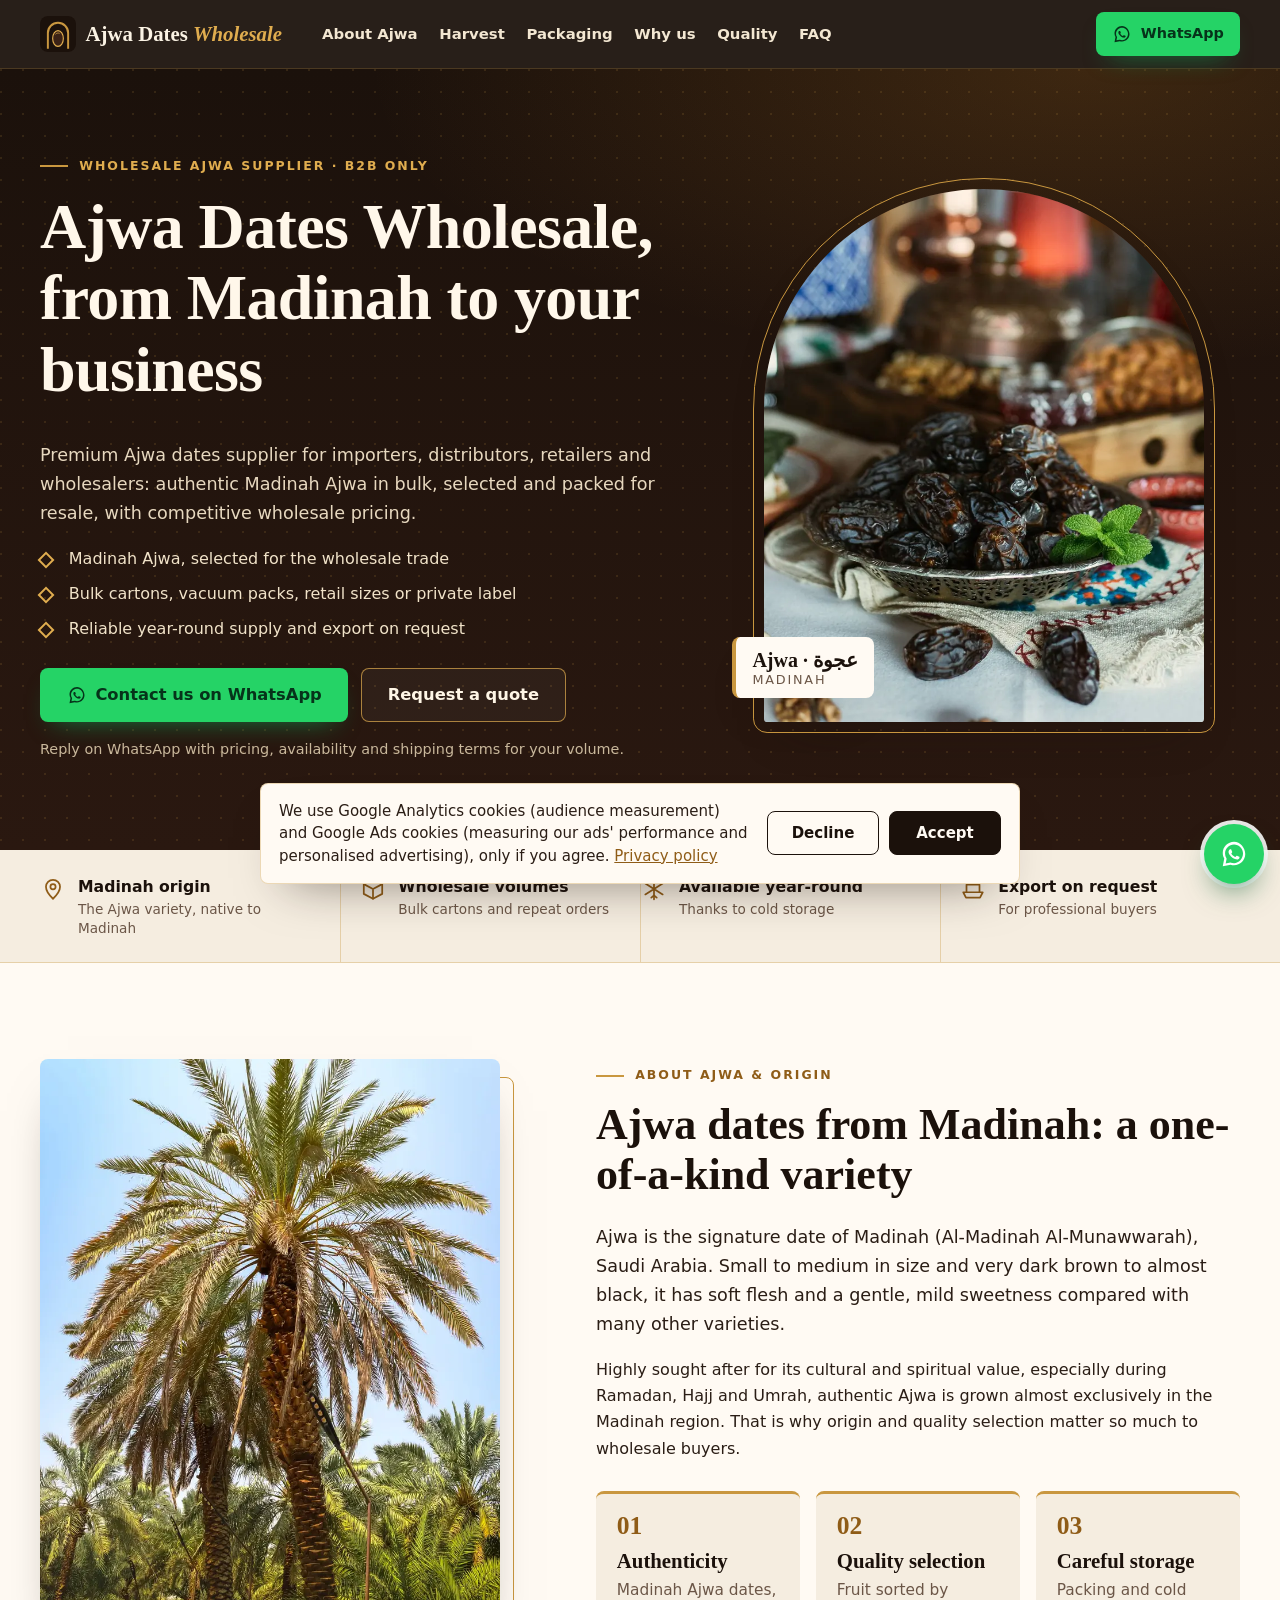
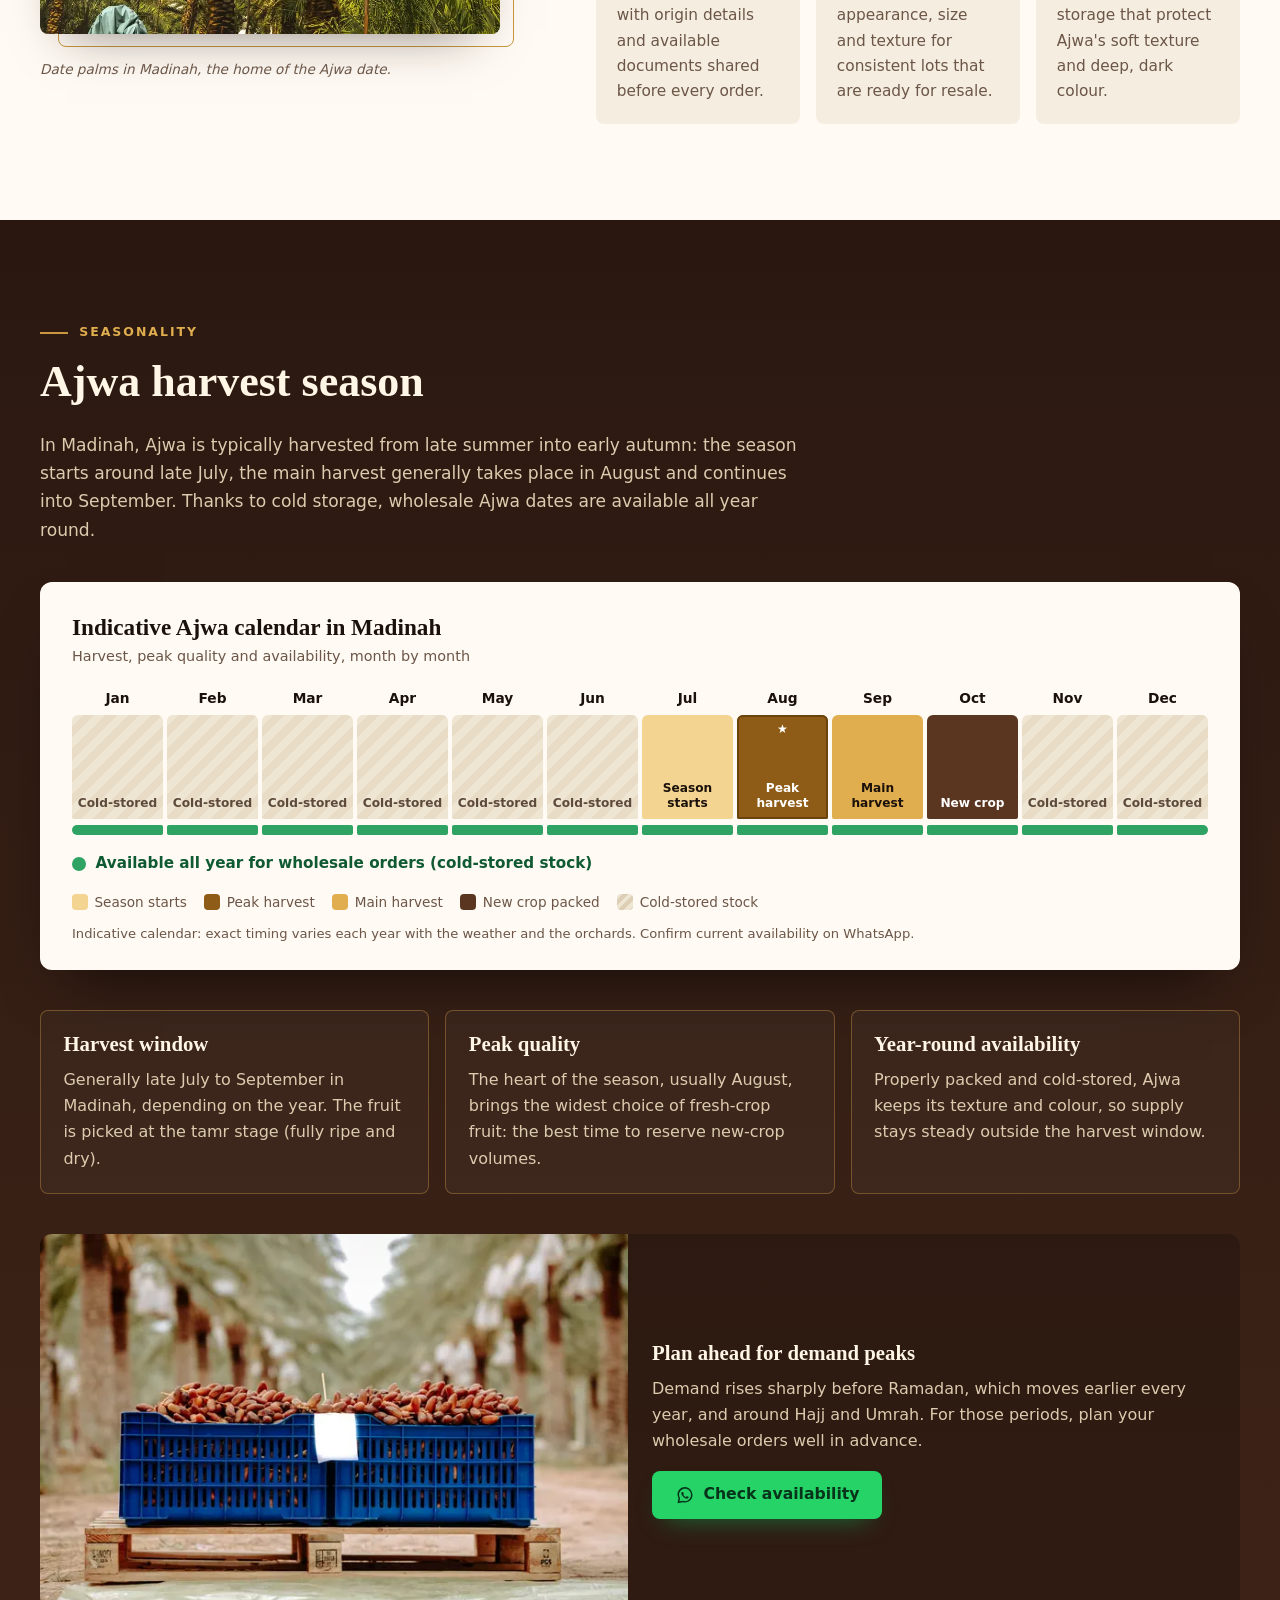
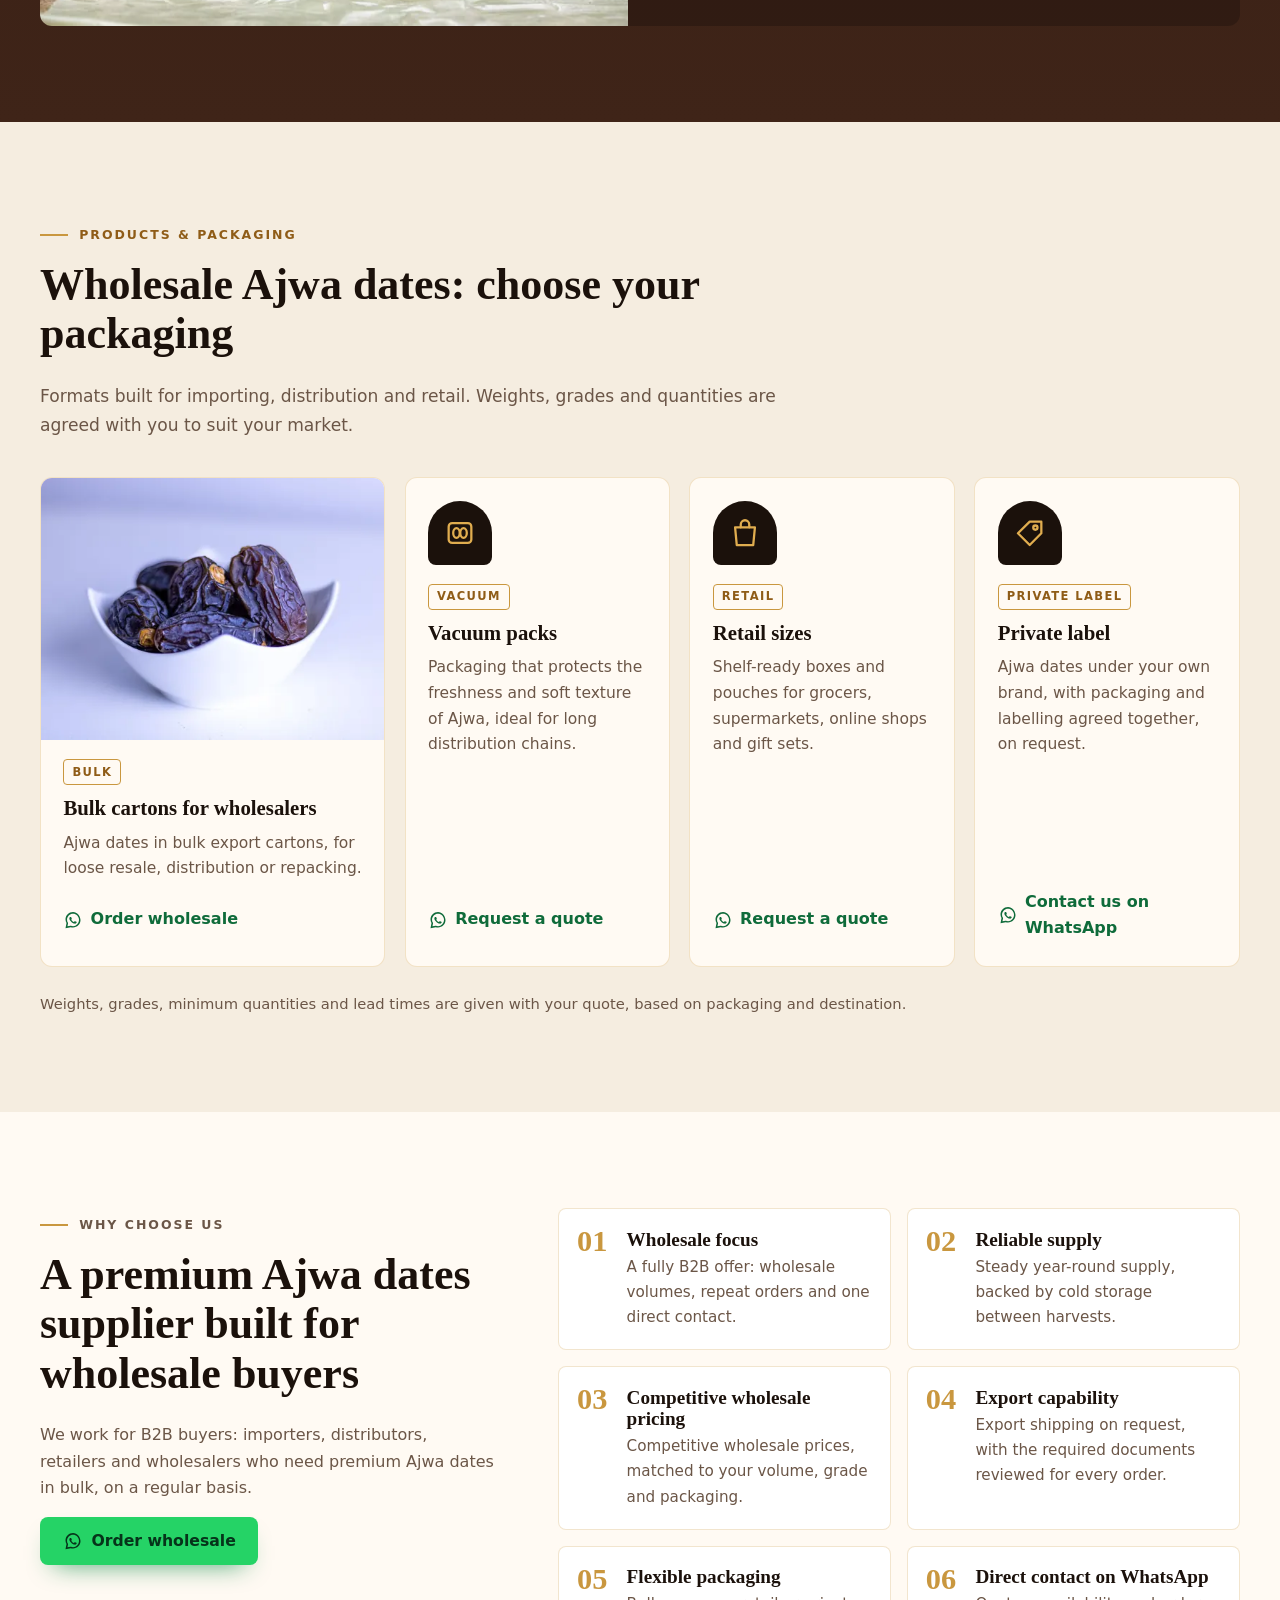
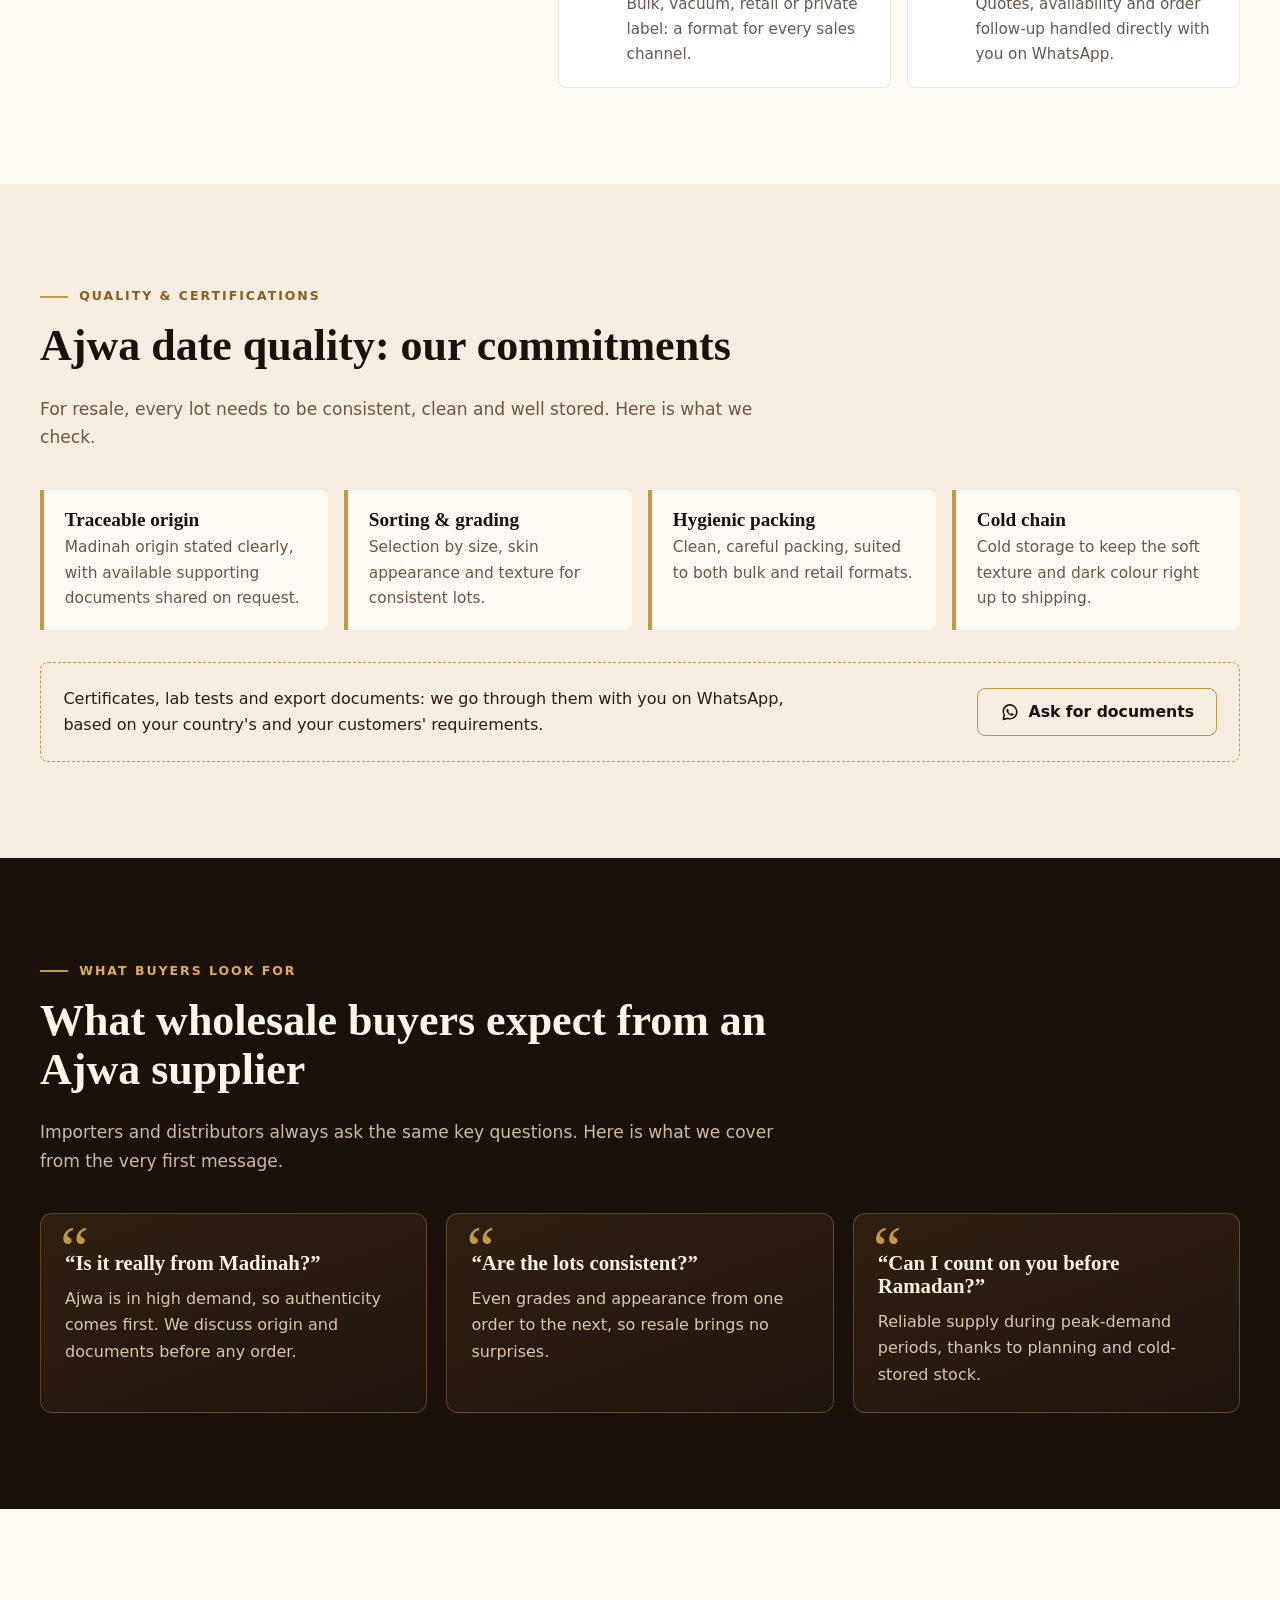
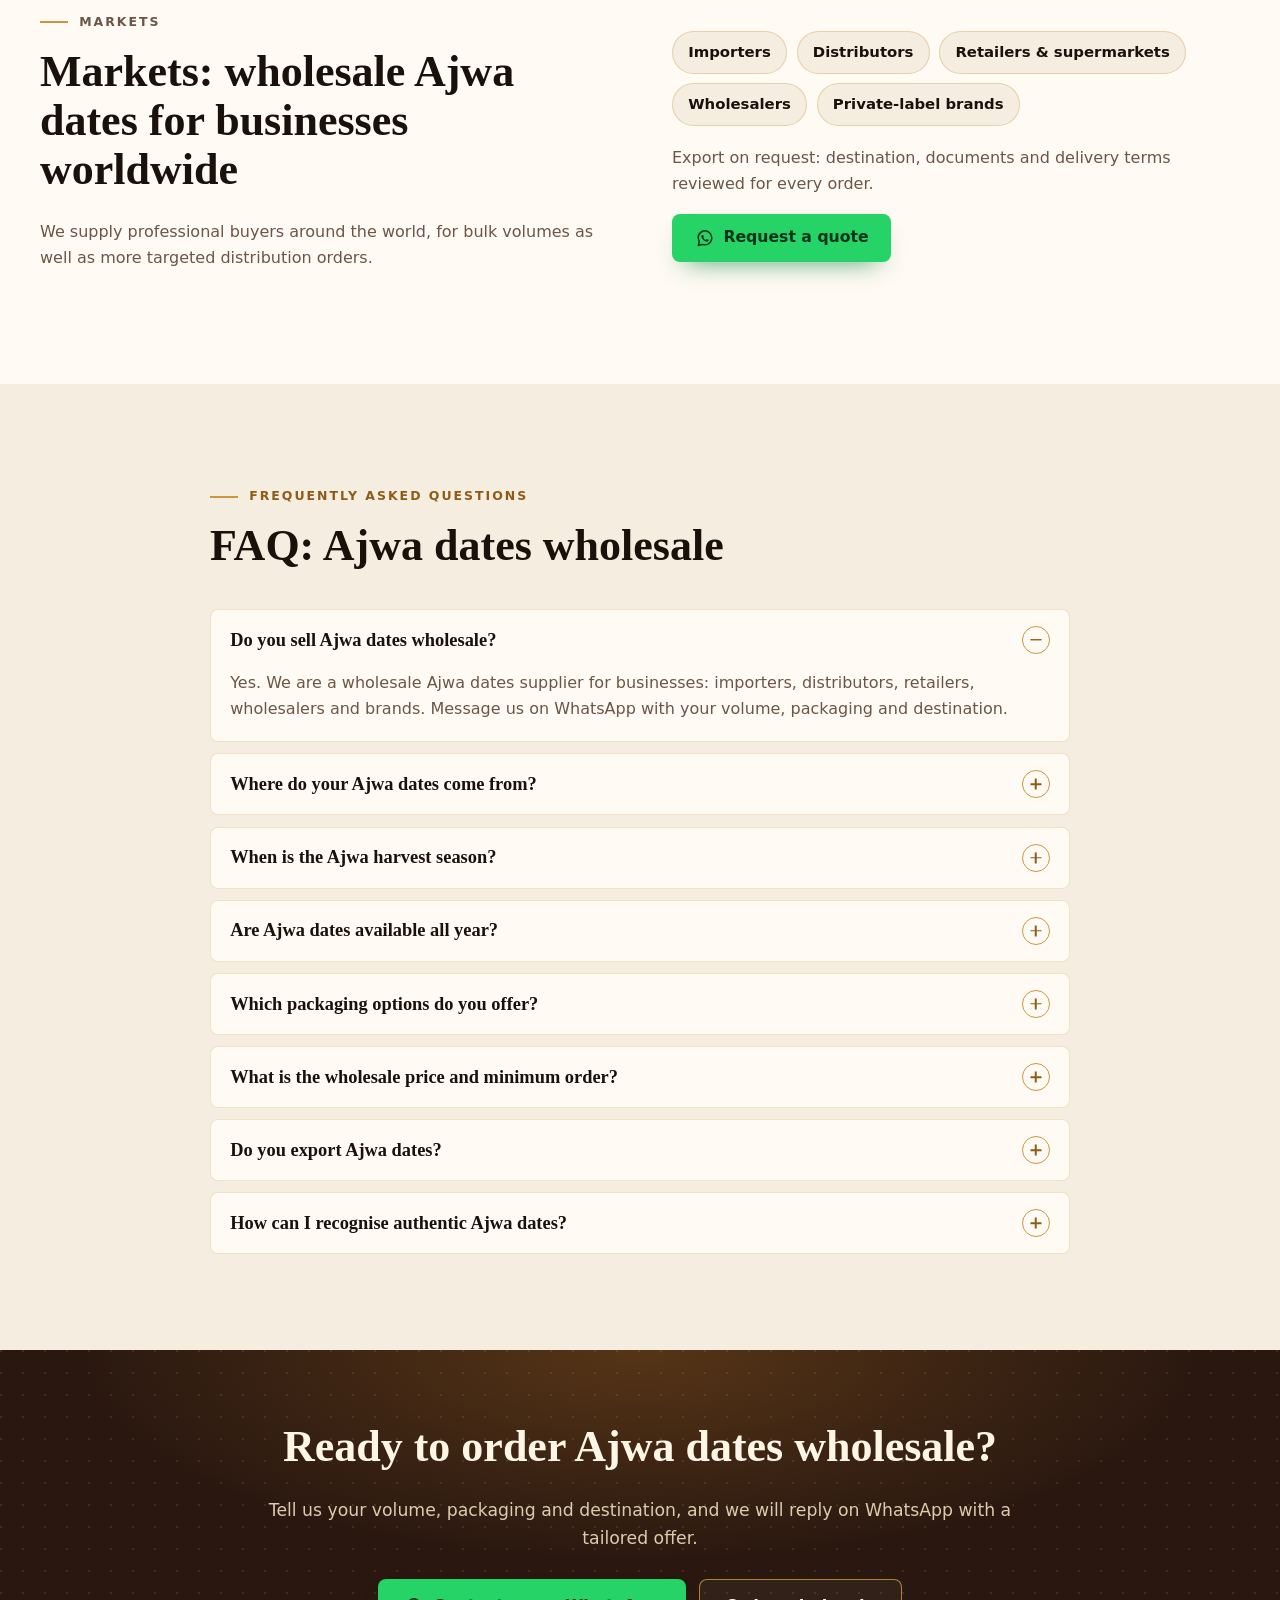
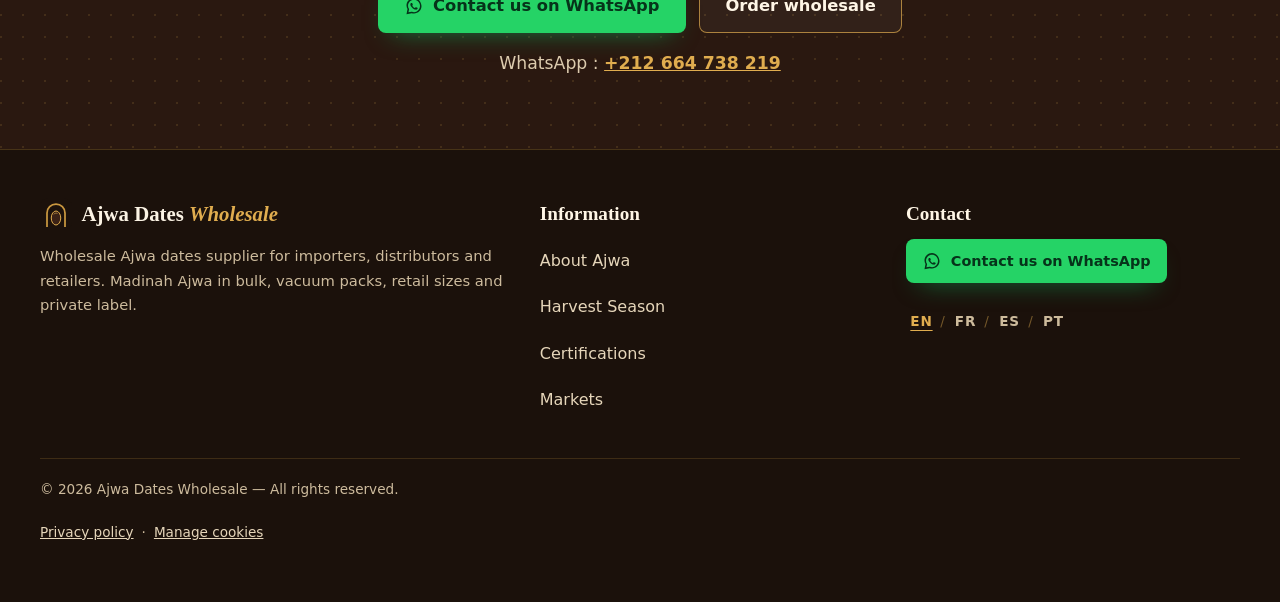
==== commit a094ca10: "Portuguese version /pt/ (3/5): /pt/, /pt/privacidade/, sitemap, EN home" ====
--- a/index.html
+++ b/index.html
@@ -2,7 +2,7 @@
 <html lang="en">
 <head>
   <meta charset="utf-8">
-  <!-- Google Ads (AW-18529460502) + Google Analytics 4 (<AJWA_GA4_ID>), one gtag.js loaded for everyone.
+  <!-- Google Ads (AW-18529460502) + Google Analytics 4 (G-B0VQF4YB7S), one gtag.js loaded for everyone.
        Consent Mode v2, region-specific: denied by default in the EEA, the UK and Switzerland (banner shown there
        by js/analytics.js after a /api/geo check), granted elsewhere. Choice kept in localStorage "ajw_cookie_consent_v2". -->
   <script>
@@ -35,7 +35,7 @@
         }
       } catch (e) {}
     })();
-    window.AJW_TAGS = { aw: 'AW-18529460502', ga4: '<AJWA_GA4_ID>' };
+    window.AJW_TAGS = { aw: 'AW-18529460502', ga4: 'G-B0VQF4YB7S' };
     window.ajwGa4Ready = function () { return /^G-[A-Z0-9]+$/.test(window.AJW_TAGS.ga4); };
     gtag('js', new Date());
     if (window.ajwGa4Ready()) gtag('config', window.AJW_TAGS.ga4, {'cookie_expires': 34128000});
@@ -52,6 +52,7 @@
   <link rel="alternate" hreflang="en" href="https://ajwadateswholesale.vercel.app/">
   <link rel="alternate" hreflang="fr" href="https://ajwadateswholesale.vercel.app/fr/">
   <link rel="alternate" hreflang="es" href="https://ajwadateswholesale.vercel.app/es/">
+  <link rel="alternate" hreflang="pt" href="https://ajwadateswholesale.vercel.app/pt/">
   <link rel="alternate" hreflang="x-default" href="https://ajwadateswholesale.vercel.app/">
 
   <meta property="og:type" content="website">
@@ -62,6 +63,7 @@
   <meta property="og:locale" content="en_US">
   <meta property="og:locale:alternate" content="fr_FR">
   <meta property="og:locale:alternate" content="es_ES">
+  <meta property="og:locale:alternate" content="pt_PT">
   <meta property="og:image" content="https://ajwadateswholesale.vercel.app/images/og-image.jpg">
   <meta property="og:image:width" content="1200">
   <meta property="og:image:height" content="630">
@@ -75,7 +77,7 @@
   <link rel="icon" href="favicon.svg" type="image/svg+xml">
   <link rel="apple-touch-icon" href="images/apple-touch-icon.png">
   <link rel="preload" as="image" href="images/dattes-ajwa-en-gros-800.webp" imagesrcset="images/dattes-ajwa-en-gros-480.webp 480w, images/dattes-ajwa-en-gros-800.webp 800w" imagesizes="(min-width: 960px) 40vw, 88vw" fetchpriority="high">
-  <link rel="stylesheet" href="css/style.css?v=20261028">
+  <link rel="stylesheet" href="css/style.css?v=20261028b">
 
   <script type="application/ld+json">
 {
@@ -94,7 +96,8 @@
         "availableLanguage": [
           "French",
           "English",
-          "Spanish"
+          "Spanish",
+          "Portuguese"
         ]
       }
     },
@@ -104,13 +107,15 @@
       "name": "Ajwa Dates Wholesale",
       "alternateName": [
         "Dattes Ajwa en Gros",
-        "Dátiles Ajwa al por Mayor"
+        "Dátiles Ajwa al por Mayor",
+        "Tâmaras Ajwa por Grosso"
       ],
       "url": "https://ajwadateswholesale.vercel.app/",
       "inLanguage": [
         "en",
         "fr",
-        "es"
+        "es",
+        "pt"
       ],
       "publisher": {
         "@id": "https://ajwadateswholesale.vercel.app/#organization"
@@ -557,6 +562,7 @@
           <a href="./" hreflang="en" lang="en" aria-current="page">EN</a>
           <a href="fr/" hreflang="fr" lang="fr">FR</a>
           <a href="es/" hreflang="es" lang="es">ES</a>
+          <a href="pt/" hreflang="pt" lang="pt">PT</a>
         </nav>
       </div>
     </div>
@@ -568,7 +574,7 @@
 
   <a class="wa-float" href="https://wa.me/212664738219?text=Hello%2C%20I%20would%20like%20a%20quote%20for%20wholesale%20Ajwa%20dates." target="_blank" rel="noopener" data-cta="whatsapp" data-cta-location="floating" aria-label="Contact us on WhatsApp (opens in a new tab)"><svg viewBox="0 0 32 32" width="30" height="30" aria-hidden="true" focusable="false"><use href="#i-wa"/></svg></a>
 
-  <script src="js/main.js?v=20261028" defer></script>
-  <script src="js/analytics.js?v=20261028" defer></script>
+  <script src="js/main.js?v=20261028b" defer></script>
+  <script src="js/analytics.js?v=20261028b" defer></script>
 </body>
 </html>
